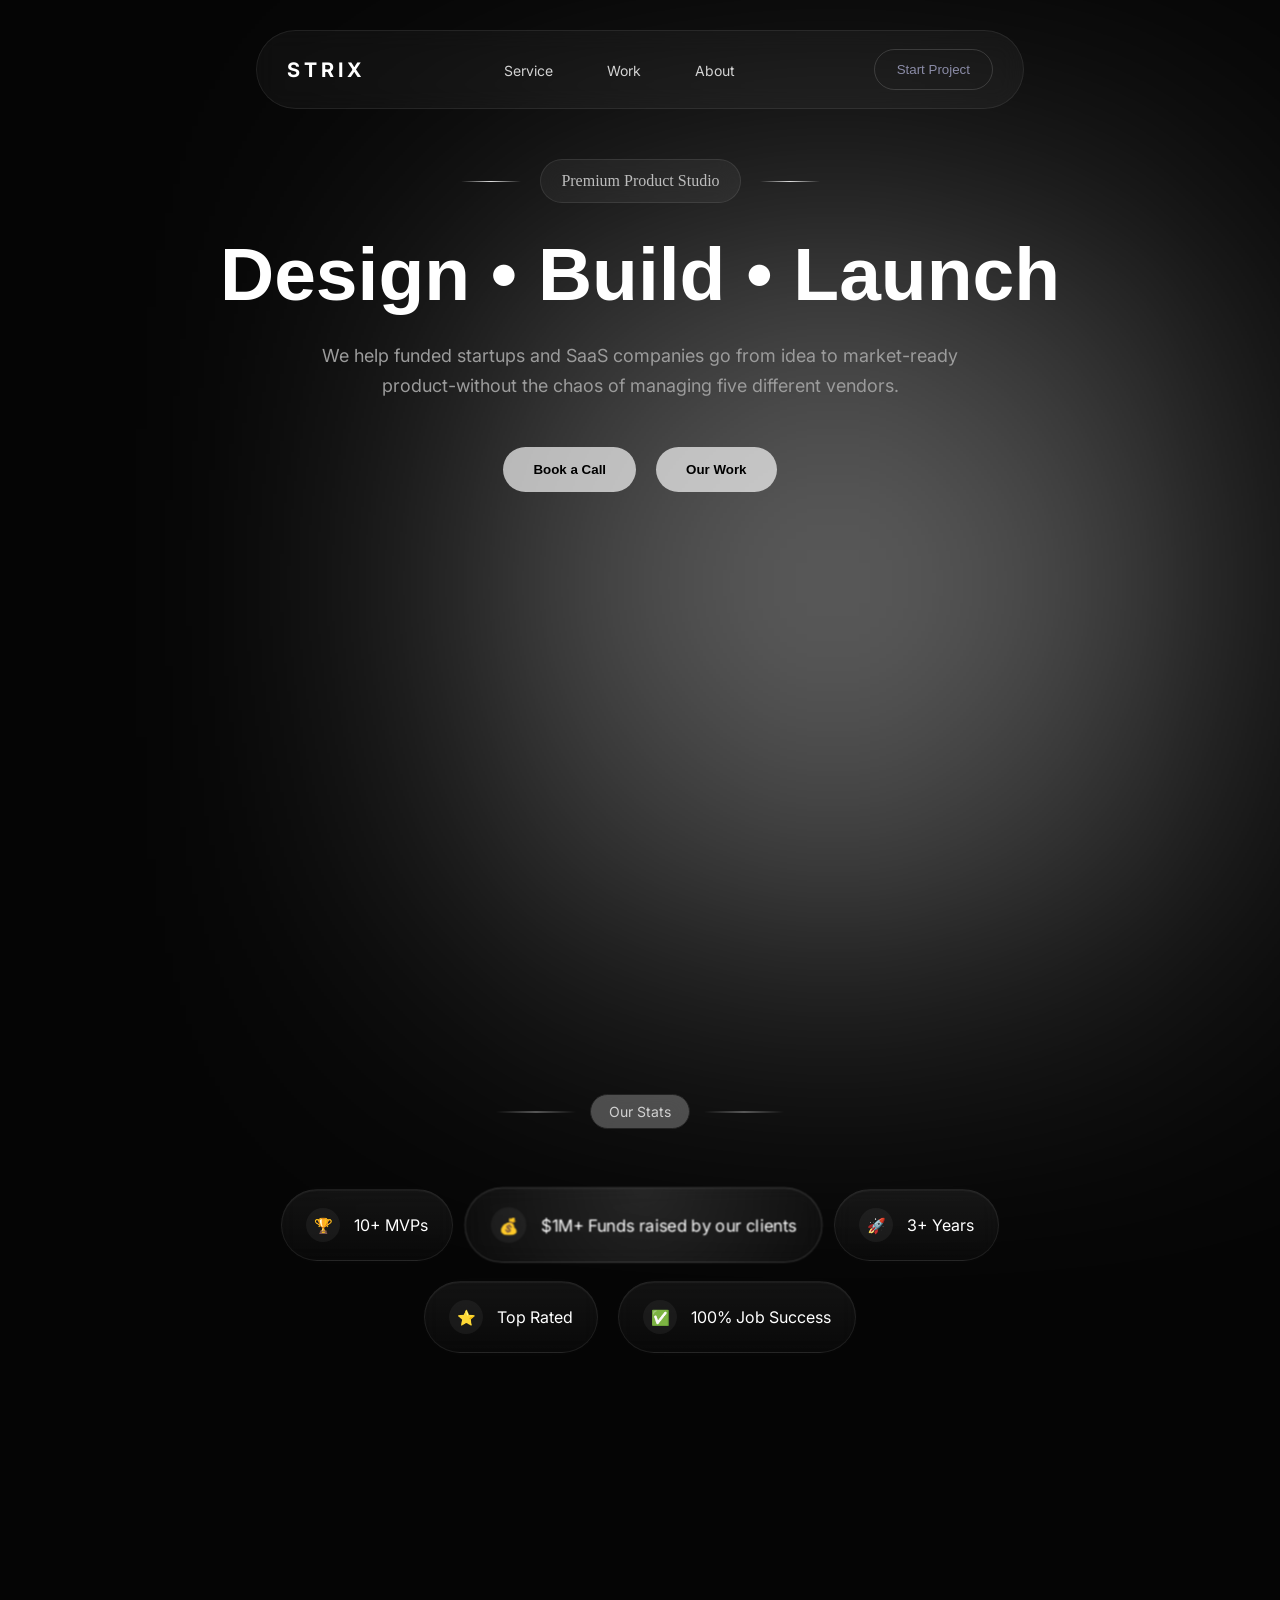
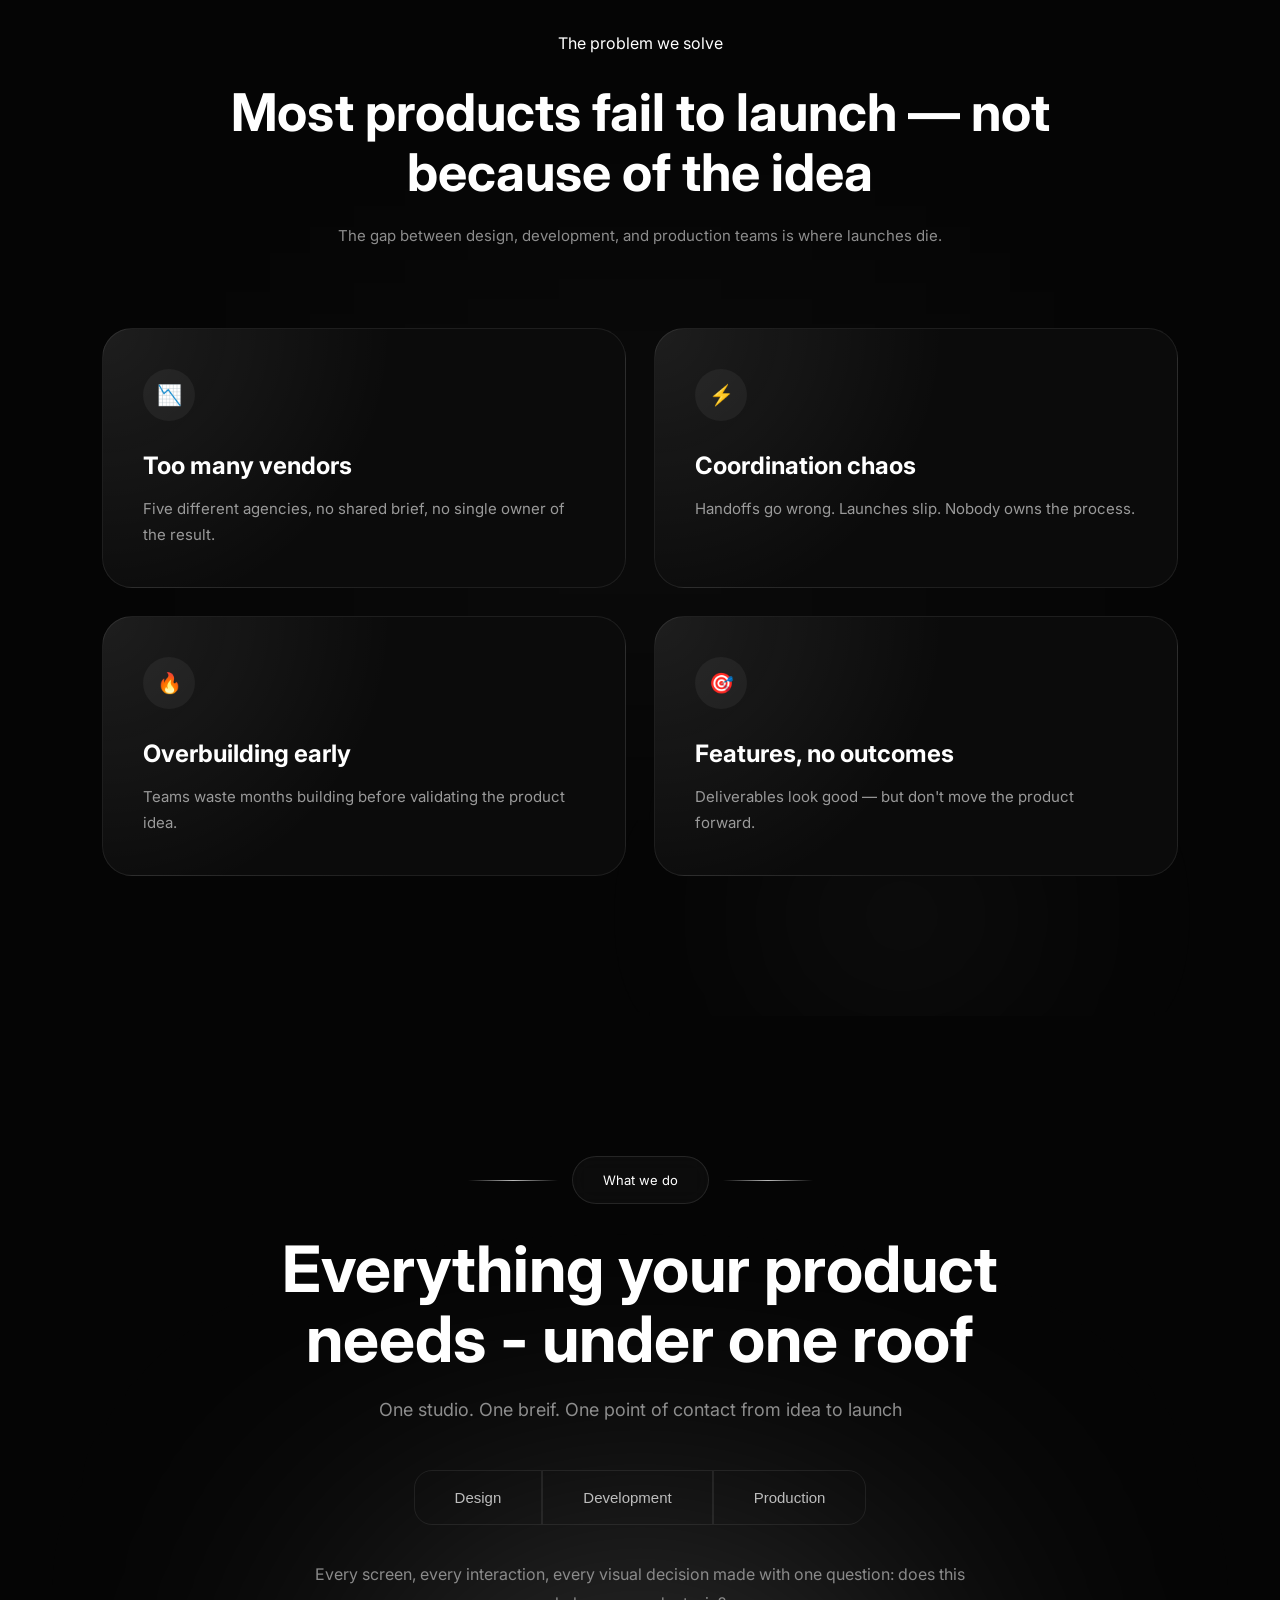
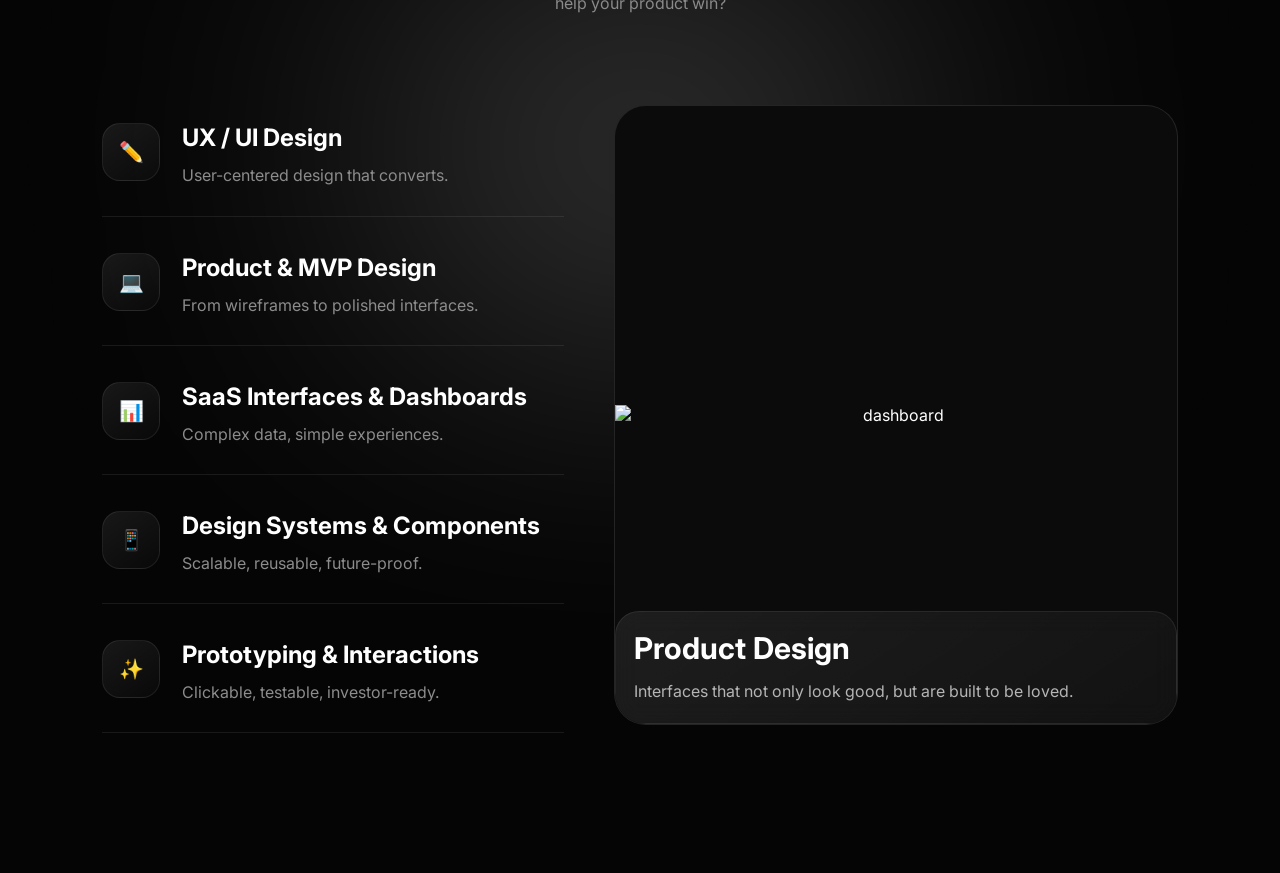
==== hpge.html @ f5625ce5 "Add files via upload" ====
<!DOCTYPE html>
<html lang="en">
<head>
    <meta charset="UTF-8">
    <meta name="viewport" content="width=device-width, initial-scale=1.0">
    <title>Strix Landing Page</title>

    <link rel="stylesheet" href="style.css"> 
    <link rel="preconnect" href="https://fonts.googleapis.com">
    <link href="https://fonts.googleapis.com/css2?family=Inter:wght@300;400;500;600;700&display=swap" rel="stylesheet">
</head>
<body>

    <!--Navigation region-->
    <nav class="navbar">

        <div class="logo">
            STRIX
        </div>
         
        <ul class="nav-links">
            
            <li> <a href="#"> Service </a>  </li>
            <li> <a href="#"> Work </a> </li>
            <li> <a href="#"> About </a> </li>
        </ul>

        <button class="nav-btn">
            Start Project
        </button>
           
    </nav>
    <section class="hero">
        <div class="hero-content">
            <div class="hero-tag">
                Premium Product Studio
            </div>

            <h1>
                Design • Build • Launch
            </h1>
            <p>
                We help funded startups and SaaS companies go from idea to market-ready product-without the chaos of managing five different vendors.
            </p>
            <div class="hero-btn">
                <button class="f-btn">
                    Book a Call
                </button>

                <button class="s-btn">
                    Our Work
                </button>
            </div>
        </div>
    </section>


    <section class="stats">
        <div class="s-label">
            <span></span>
            <p>Our Stats</p>
            <span></span>
        </div>

        <div class="s-wrapper">
              <div class="stats-row">
                <div class="stat-card">
                    <div class="icon">🏆</div>
                    <p>10+ MVPs</p>
                </div>
                <div class="stat-card active">
                    <div class="icon">💰</div>
                    <p>$1M+ Funds raised by our clients</p>
                </div>
                <div class="stat-card">
                    <div class="icon">🚀</div>
                    <p>3+ Years</p>
                </div>
              </div>

                <div class="stats-row">
                    <div class="stat-card">
                        <div class="icon">⭐</div>
                        <p>Top Rated</p>
                    </div>
                    <div class="stat-card">
                        <div class="icon">✅</div>
                        <p>100% Job Success</p>
                    </div>
                </div>
            

        </div>
    </section>


    <!--problems section -->
    <section class="problem-section">

    <div class="section-label">
        <span></span>
        <p>The problem we solve</p>
        <span></span>
    </div>

    <h2 class="problem-title">
        Most products fail to launch —
        not because of the idea
    </h2>

    <p class="problem-subtitle">
        The gap between design, development, and production
        teams is where launches die.
    </p>

    <div class="problem-grid">

        <div class="problem-card">
            <div class="problem-icon">📉</div>

            <h3>Too many vendors</h3>

            <p>
                Five different agencies, no shared brief,
                no single owner of the result.
            </p>
        </div>

        <div class="problem-card">
            <div class="problem-icon">⚡</div>

            <h3>Coordination chaos</h3>

            <p>
                Handoffs go wrong. Launches slip.
                Nobody owns the process.
            </p>
        </div>

        <div class="problem-card">
            <div class="problem-icon">🔥</div>

            <h3>Overbuilding early</h3>

            <p>
                Teams waste months building before
                validating the product idea.
            </p>
        </div>

        <div class="problem-card">
            <div class="problem-icon">🎯</div>

            <h3>Features, no outcomes</h3>

            <p>
                Deliverables look good —
                but don't move the product forward.
            </p>
        </div>

    </div>

</section>

<section class="what-we-do">
    <div class="section-tag">
        <span></span>
        <p>What we do</p>
        <span></span>
    </div>
    <h2 class="what-title">
        Everything your product needs - under one roof
    </h2>
    <p class="what-subtitle">
        One studio. One breif. One point of contact from idea to launch
    </p>
    <div class="service-tabs">

        <button class="tab active-tab">
            Design
        </button>

        <button class="tab active-tab">
            Development
        </button>

        <button class="tab active-tab">
            Production
        </button>

    </div>
    <p class="tabs-description">
        Every screen, every interaction, every visual decision made with 
        one question: does this help your product win?
    </p>

    <div class="what-container">
        <div class="services-list">
            <div class="service-item active-service">
                <div class="service-icon">✏️</div>

                <div>
                    <h3>UX / UI Design</h3>
                    <p>User-centered design that converts.</p>
                </div>
            </div>

            <div class="service-item active-service">
                <div class="service-icon">💻</div>
                <div>
                    <h3>Product & MVP Design</h3>
                    <p>From wireframes to polished interfaces.</p>
                </div>
            </div>

            <div class="service-item active-service">
                <div class="service-icon">📊</div>
                <div>
                    <h3>SaaS Interfaces & Dashboards</h3>
                    <p>Complex data, simple experiences.</p>
                </div>
            </div>
            <div class="service-item active-service">
                <div class="service-icon">📱</div>
                <div>
                    <h3>Design Systems & Components</h3>
                    <p>Scalable, reusable, future-proof.</p>
                </div>
            </div>
            <div class="service-item active-service">
                <div class="service-icon">✨</div>
                <div>
                    <h3>Prototyping & Interactions</h3>
                    <p>Clickable, testable, investor-ready.</p>
                </div>
            </div>
        </div>
        <div class="preview-card">
            <img src="images/dashboard.jpeg" alt="dashboard">
            <div class="preview-overlay">
                <h3>Product Design</h3>
                 <p>
                    Interfaces that not only look good,
                    but are built to be loved.
                </p>
            </div>
        </div>
        
    </div>

</section>



</body>
</html>
---- style.css ----
*{
    margin:0;
    padding:0;
    box-sizing: border-box;

}

body{
    font-family:'Inter',sans-serif;
    background:#050505;
    color:white;
    overflow-x: hidden;

}

body::before{
    content:'';
    position:absolute;

    width:666Px;
    height:666px;

    background: rgb(255, 255, 255);
    filter: blur(150px);
    opacity: 0.36;
    top: 250px;
    left: 500px;
    z-index: -1;
}

/*Navbar*/
.navbar{
    width:60%;
    margin:30px auto;
    margin-bottom: 50px;
    padding: 18px 30px ;
    display:flex;
    justify-content:space-between;
    align-items:center;
    border-radius:80px;
    background:rgba(255,255,255,0.04);
    border:1px solid rgba(255,255,255,0.08);
    backdrop-filter:blur(12px);
}
.logo{
    font-size: 20px;
    font-weight: 700;
    letter-spacing: 4px;
   
}
.nav-links{
    display:flex;
    gap: 18px;
    list-style: none; 
}

.nav-links li a{
    text-decoration: none;
    color: #d3d3d3;
    font-size: 14px;
    padding: 10px 18px ;
    border-radius: 40px;
    transition: 0.3s;

}
.nav-links a:hover{
    background: rgba(255,255,255,0.08);
    color:white;
    transform: translateY(-3px);
}
.nav-btn{
    padding: 12px 22px;
    background: transparent;
    border: 1px solid rgba(255,255,255,0.15);
    border-radius: 50px;
    color: rgb(139, 140, 167);
    cursor:pointer;
    transition: 0.3s;
}
.nav-btn:hover{
    background: rgba(255,255,255,0.08);
    color:white;
    transform: translateY(-3px);
}


/* Hero section*/
.hero{
    min-height: 85vh;
    display: flex;
    justify-content: center;
    text-align: center;
    padding: 0 8%;
    margin-top: 50px;
    margin-bottom: 50px;
    
}
.hero-content{
    max-width: 900px;
}
.hero-tag{
    display: inline-block;
    padding: 12px 20px;
    border-radius: 50px;
    background: rgba(255,255,255,0.05);
    border: 1px solid rgba(225,225,225,0.1);
    color: #bdbdbd;
    font-family:cursive;
    font-size: 16px;
    margin-bottom: 30px;
    backdrop-filter: blur(10px);
    
}
/* LEFT LINE */

.hero-tag::before{

    content:'';
    position:absolute;
    width:60px;
    height:1px;
    background:linear-gradient( to right, transparent, rgba(225,225,225),transparent);
    left:-80px;
    top:50%;
}


/* RIGHT LINE */

.hero-tag::after{

    content:'';
    position:absolute;
    width:60px;
    height:1px;
     background:linear-gradient( to right, transparent, rgba(225,225,225),transparent);
    right:-80px;
    top:50%;
}

.hero h1{
    font-size: 75px;
    font-family: sans-serif;
    line-height: 1.1;
    color: white;
    margin-bottom: 25px;
}
.hero p{
    max-width: 650px;
    margin:auto;
    color: #9b9b9b;
    font-size: 18px;
    line-height: 1.7;

}

.hero-btn{
    margin-top: 45px;
    display: flex;
    justify-content: center;
    gap: 20px;
}

.f-btn{
    padding:15px 30px;
    border:none;
    border-radius:50px;
    background:rgba(255, 255, 255, 0.666);
    color:black;
    font-weight:600;
    cursor:pointer;
    transition:0.3s;
}

.f-btn:hover{
    transform: translateY(-4px);
}

.s-btn{
    padding:15px 30px;
    border:none;
    border-radius:50px;
    background:rgba(255, 255, 255, 0.666);
    color:black;
    font-weight:600;
    cursor:pointer;
    transition:0.3s;
}

.s-btn:hover{
    transform: translateY(-4px);
}



/*Our stats*/
.stats{
    
    display: flex;
    justify-content: center;
    text-align: center;
    padding: 120px 8%;
    position: relative;
    flex-direction: column;
    margin-top: 50px;
}
.s-label{
    display: flex;
    align-items: center;
    justify-content: center;
    gap: 14px;

    margin-bottom: 60px;
    
}
.s-label span{
    width: 80px;
    height: 2px;

    background: linear-gradient(
        to right,
        transparent,
        rgba(255, 255, 255, 0.3),
        transparent
    );
}
.s-label p{
    font-size: 14px;
    padding: 8px 18px;
    border-radius: 999px;
    border: 1px solid #222;
    background: rgba(225,225,225,0.3);
    color:#d1d1d1;
    backdrop-filter: blur(10px);
}
.s-wrappper{
    display: flex;
    flex-direction: column;
    gap: 20px;
    justify-content: center;
    align-items: center;
    max-width: 900px;
    margin: auto;
}
.stats-row{
    display: flex;
    justify-content: center;
    gap: 20px;
}

.stat-card{
    display: flex;
    align-items: center;
    margin-bottom: 20px;
    gap: 14px;

    padding: 18px 24px;

    border-radius: 999px;

    background:
    linear-gradient(
        180deg,
        rgba(255,255,255,0.06),
        rgba(255,255,255,0.02)
    );

    border: 1px solid rgba(255,255,255,0.08);

    color: white;

    transition: 0.4s ease;

    backdrop-filter: blur(10px);

    box-shadow:
    inset 0 1px 1px rgba(255,255,255,0.05),
    0 0 20px rgba(255,255,255,0.02);
}

.stat-card:hover{
    transform: translateY(-5px);

    border-color: rgba(255,255,255,0.2);

    box-shadow:
    0 10px 30px rgba(255,255,255,0.08);
}


.active{
    background:
    radial-gradient(
        circle at top,
        rgba(255,255,255,0.12),
        rgba(255,255,255,0.03)
    );

    border: 1px solid rgba(255,255,255,0.15);

    transform: scale(1.05);
}

.icon{
    width: 34px;
    height: 34px;

    display: flex;
    align-items: center;
    justify-content: center;
    border-radius: 50%;
    background: rgba(255,255,255,0.05);

    font-size: 15px;
}
@media(max-width:768px){

    .stats-wrapper{
        gap: 16px;
    }

    .stat-card{
        width: 100%;
        justify-content: center;
    }

}

/*problem we solve*/

.problem-section{
    padding: 140px 8%;
    text-align: center;
    position: relative;
    overflow: hidden;
}
.problem-section::before{
    content: "";

    position: absolute;
    width: 700px;
    height: 300px;
    background: #ffffff;
    filter: blur(140px);
    top: 45%;

    left: 50%;

    transform: translate(-50%, -50%);

    z-index: -1;
}

.problem-section::after{
    content: "";

    position: absolute;

    width: 500px;
    height: 200px;

    background:
    radial-gradient(
        circle,
        rgba(255,255,255,0.08),
        transparent 70%
    );

    filter: blur(100px);

    bottom: 0;

    right: 10%;

    z-index: -1;
}

.problem-title{
    font-size: 52px;

    line-height: 1.15;

    max-width: 900px;

    margin: 30px auto 20px;

    color: white;

    font-weight: 700;
}
.problem-subtitle{
    color: #8d8d8d;

    max-width: 650px;

    margin: auto;

    line-height: 1.7;

    font-size: 15px;
}
.problem-grid{
    margin-top: 80px;

    display: grid;

    grid-template-columns: repeat(2, 1fr);

    gap: 28px;
}
.problem-card{
    position: relative;

    padding: 40px;

    border-radius: 30px;

    overflow: hidden;

    text-align: left;

    background:
    radial-gradient(
        circle at top left,
        rgba(255,255,255,0.08),
        transparent 50%
    ),
    #0b0b0b;

    border: 1px solid rgba(255,255,255,0.08);

    transition: 0.4s ease;

    backdrop-filter: blur(10px);

    min-height: 230px;
}
.problem-card:hover{
    transform: translateY(-8px);

    border-color: rgba(255,255,255,0.2);

    box-shadow:
    0 20px 40px rgba(255,255,255,0.06);
}
.problem-icon{
    width: 52px;
    height: 52px;

    display: flex;
    align-items: center;
    justify-content: center;

    border-radius: 50%;

    background: rgba(255,255,255,0.05);

    margin-bottom: 30px;

    font-size: 20px;
}
.problem-card h3{
    color: white;

    font-size: 24px;

    margin-bottom: 16px;
}
.problem-card p{
    color: #9a9a9a;

    line-height: 1.7;

    font-size: 15px;
}
.problem-section::before{
    content: "";

    position: absolute;

    width: 700px;
    height: 300px;

    background: rgba(255,255,255,0.04);

    filter: blur(140px);

    top: 40%;

    left: 50%;

    transform: translateX(-50%);

    z-index: -1;
}
@media(max-width:768px){

    .problem-grid{
        grid-template-columns: 1fr;
    }

    .problem-title{
        font-size: 38px;
    }

}
.what-we-do{
    position: relative;
    padding: 140px 8%;
    background: #050505;
    overflow: hidden;
    text-align: center;
}
.what-we-do::before{
    content: "";
    position: absolute;
    width: 900px;
    height: 300px;
    background:
    radial-gradient(
        circle,
        rgba(255, 255, 255, 0.456),
        transparent 70%
    );
    filter: blur(150px);
    top: 50%;
    left: 50%;
    transform: translate(-50%, -50%);
    z-index: 0;
}
.section-tag{
    display: flex;
    align-items: center;
    justify-content: center;
    gap: 14px;
    margin-bottom: 30px;
    position: relative;
    z-index: 2;
}

.section-tag span{
    width: 90px;
    height: 1.2px;
    background:
    linear-gradient(
        to right,
        transparent,
        rgba(255, 255, 255, 0.729),
        transparent
    );
}
.section-tag p{
    padding: 15px 30px;
    border-radius: 999px;
    border: 1px solid rgba(255,255,255,0.1);
    background: rgba(255,255,255,0.03);
    color: white;
    font-size: 13px;
    backdrop-filter: blur(10px);
}
.what-title{
    font-size: 64px;
    line-height: 1.1;
    max-width: 900px;
    margin: auto;
    color: white;
    font-weight: 700;
    position: relative;
    z-index: 2;
}
.what-subtitle{
    margin-top: 24px;
    color: #8d8d8d;
    font-size: 18px;
    position: relative;
    z-index: 2;
}
.service-tabs{
    margin-top: 50px;
    display: flex;
    justify-content: center;
    gap: 0;
    position: relative;
    z-index: 2;
}

.tab{
    padding: 18px 40px;
    background: transparent;
    border: 1px solid rgba(255,255,255,0.08);
    color: #bdbdbd;
    font-size: 15px;
    cursor: pointer;
    transition: 0.4s ease;
}

.tab:first-child{
    border-radius: 18px 0 0 18px;
}

.tab:last-child{
    border-radius: 0 18px 18px 0;
}

.active-tab:hover{
    background: rgba(255,255,255,0.06);
    color: white;
    box-shadow:
    inset 0 1px 1px rgba(255,255,255,0.08);
}

.tabs-description{
    margin-top: 35px;
    color: #8a8a8a;
    line-height: 1.8;
    max-width: 650px;
    margin-inline: auto;
    position: relative;
    z-index: 2;
}
.what-container{
    margin-top: 80px;
    display: grid;
    grid-template-columns: 0.9fr 1.1fr;
    gap: 50px;
    align-items: center;
    position: relative;
    z-index: 2;
}
.services-list{
    display: flex;
    flex-direction: column;
    gap: 10px;
}
.service-item{
    display: flex;
    gap: 22px;
    align-items: flex-start;
    padding: 26px 0;
    border-bottom: 1px solid rgba(255,255,255,0.08);
    text-align: left;
    opacity: 0.7;
    transition: 0.4s ease;
}
.service-item:hover{
    opacity: 1;
}

.active-service{
    opacity: 1;
    position: relative;
}
.active-service:hover::before{
    content: "";

    position: absolute;

    left: -20px;

    top: 50%;

    transform: translateY(-50%);

    width: 3px;

    height: 70%;

    background: #4f8cff;

    border-radius: 999px;

    box-shadow:
    0 0 20px #4f8cff;
}

.service-icon{
    width: 58px;
    height: 58px;
    min-width: 58px;
    border-radius: 18px;
    display: flex;
    align-items: center;
    justify-content: center;
    background:
    linear-gradient(
        145deg,
        rgba(255,255,255,0.08),
        rgba(255,255,255,0.02)
    );
    border: 1px solid rgba(255,255,255,0.08);
    font-size: 20px;
}
.service-item h3{
    color: white;
    font-size: 24px;
    margin-bottom: 10px;
}
.service-item p{
    color: #8c8c8c;
    line-height: 1.7;
}
.preview-card{
    position: relative;
    border-radius: 32px;
    overflow: hidden;
    border: 1px solid rgba(255,255,255,0.1);
    background: #0b0b0b;
    min-height: 620px;
    display: flex;
    align-items: center;
    justify-content: center;
}

.preview-card img{
    width: 100%;
    height: 100%;
    object-fit: cover;
}
.preview-overlay{
    position: absolute;
    bottom: 0px;
    left: 0px;
    right: 0px;
    padding: 18px;
    border-radius: 24px;
    background:
    linear-gradient(
        145deg,
        rgba(255,255,255,0.08),
        rgba(255,255,255,0.03)
    );
    backdrop-filter: blur(12px);
    border: 1px solid rgba(255,255,255,0.08);
    text-align: left;
}
.preview-overlay h3{
    color: white;
    font-size: 30px;
    margin-bottom: 12px;
}

.preview-overlay p{
    color: #b5b5b5;
    line-height: 1.7;
}
@media(max-width:900px){
    .what-title{
        font-size: 42px;
    }
    .what-container{
        grid-template-columns: 1fr;
    }
    .service-tabs{
        flex-wrap: wrap;
    }
    .tab{
        border-radius: 18px;
    }

}
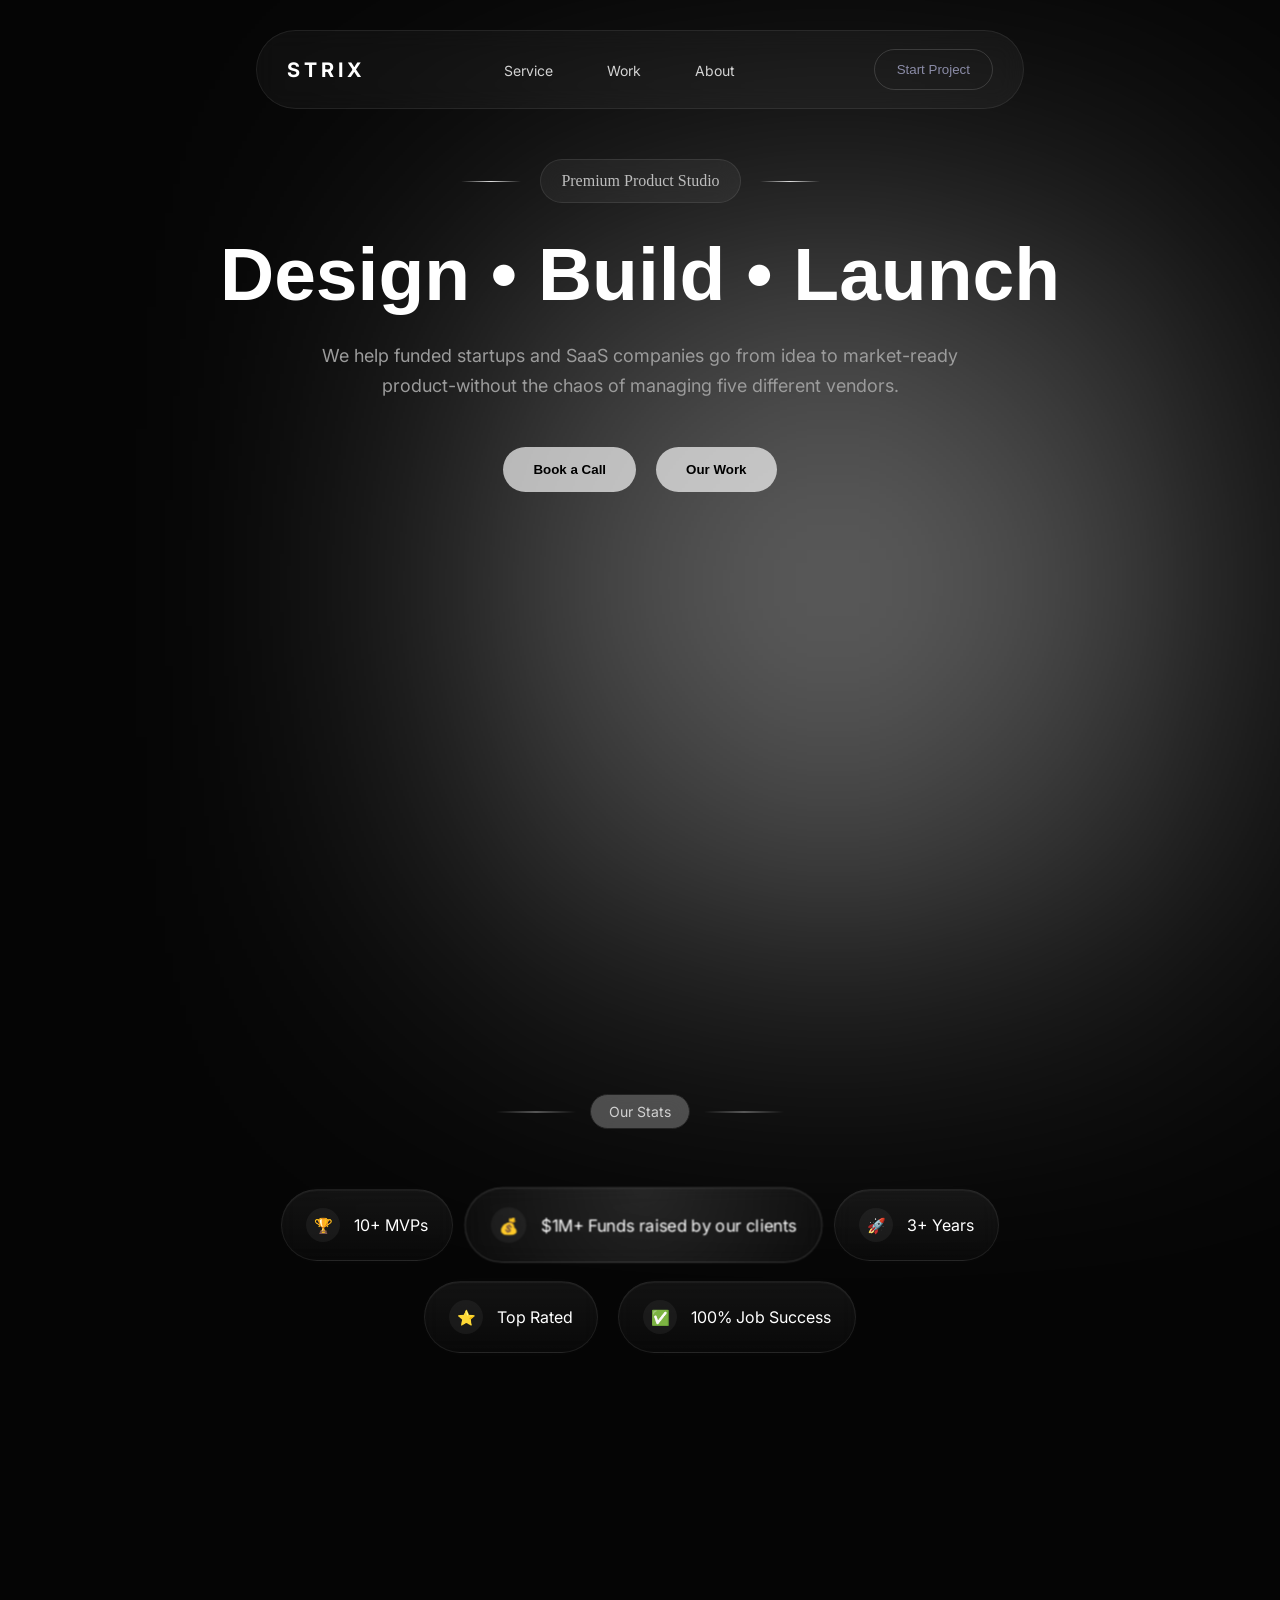
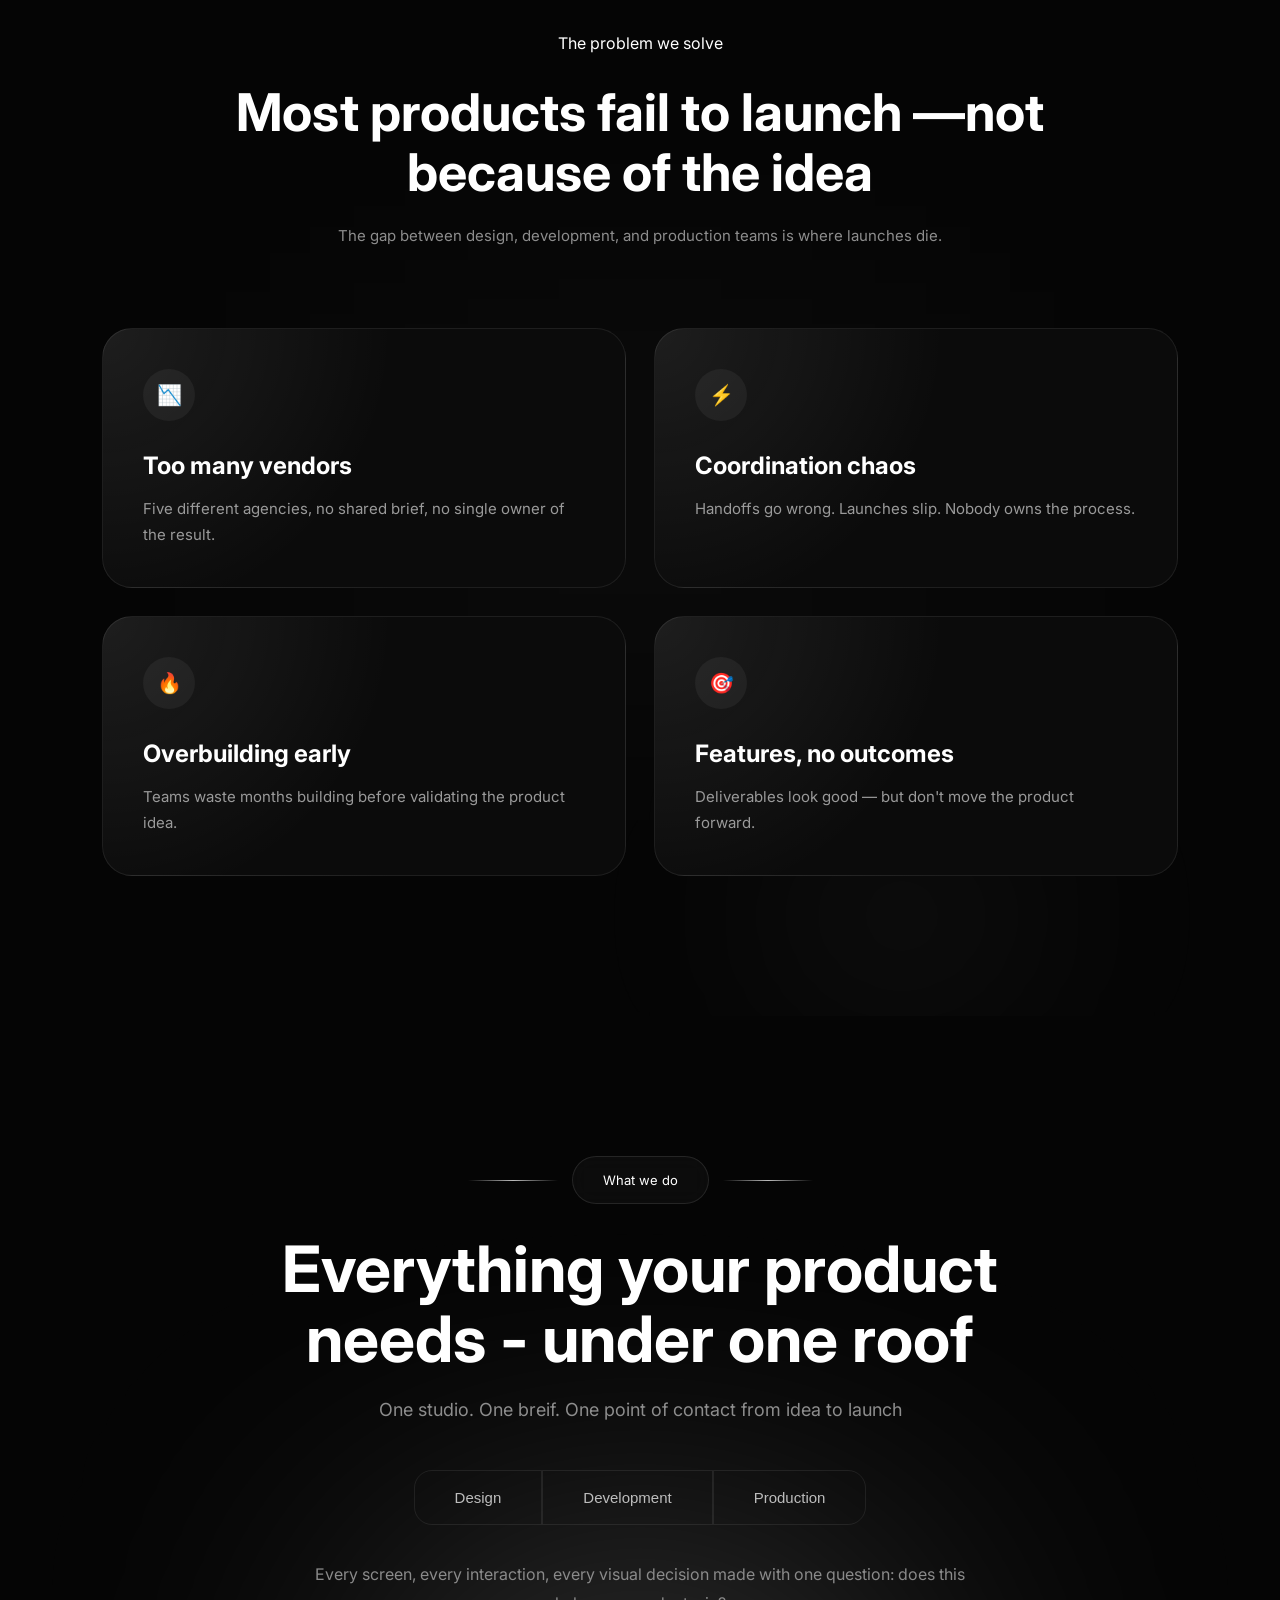
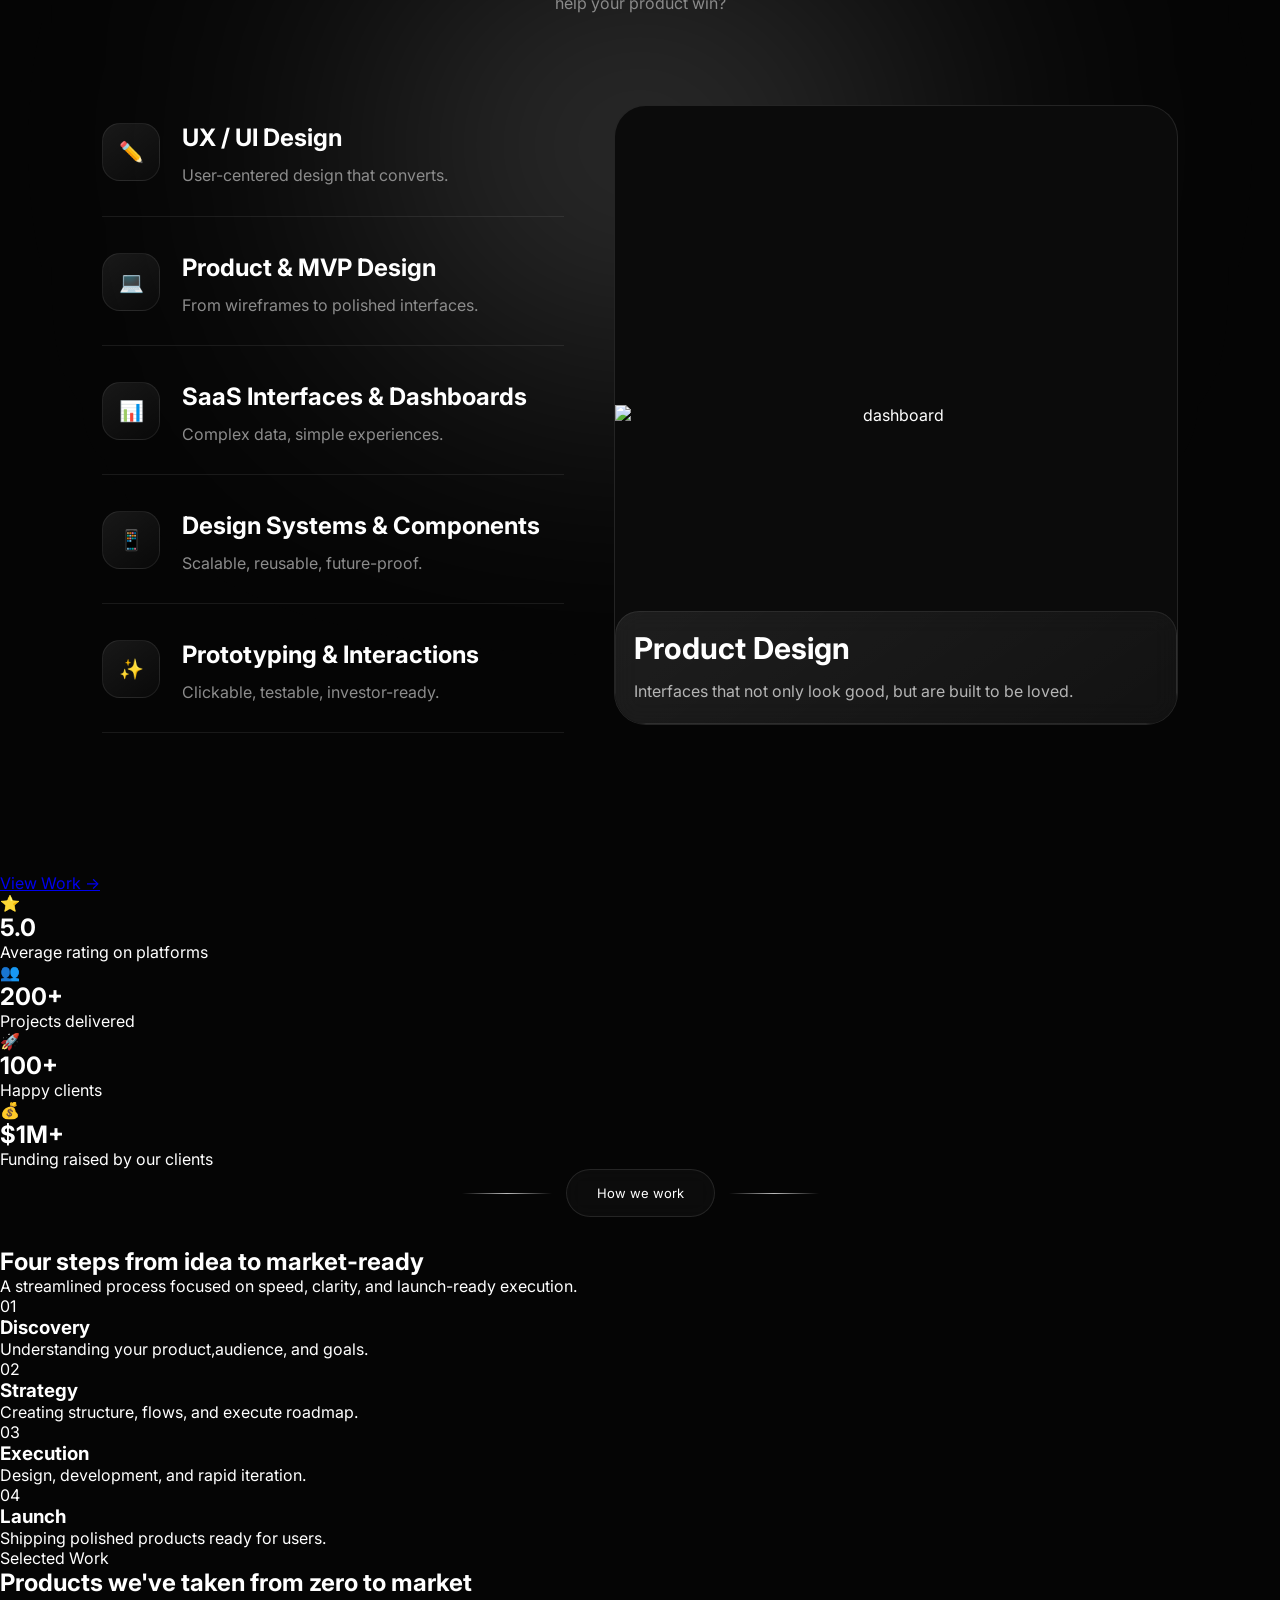
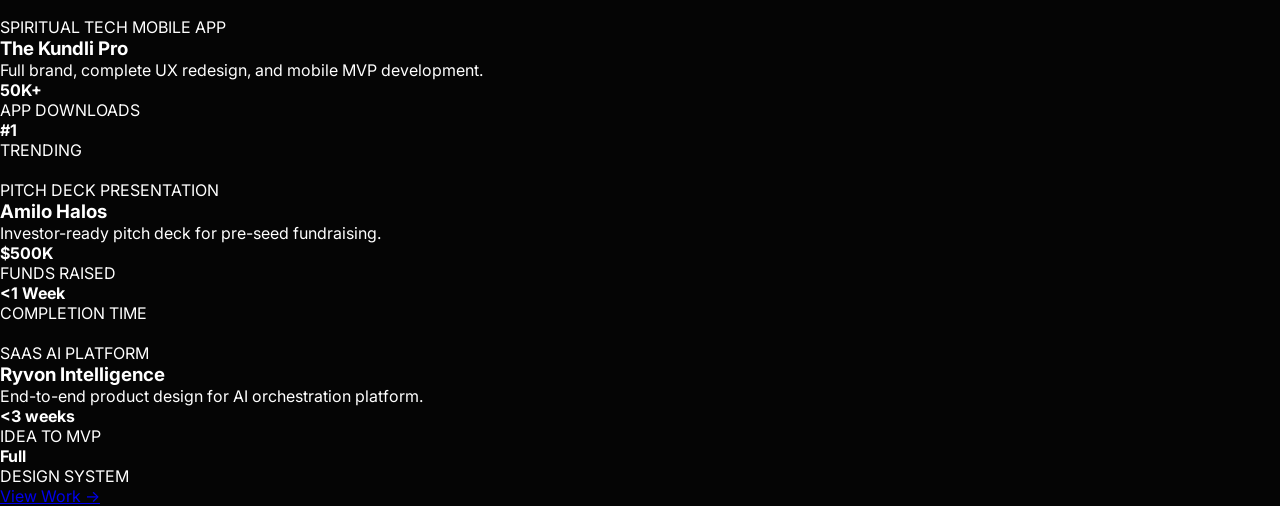
==== commit 23469e8b: "Update hpge.html" ====
--- a/hpge.html
+++ b/hpge.html
@@ -96,160 +96,356 @@
 
     <!--problems section -->
     <section class="problem-section">
-
-    <div class="section-label">
-        <span></span>
-        <p>The problem we solve</p>
-        <span></span>
+        <div class="section-label">
+            <span></span>
+            <p>The problem we solve</p>
+            <span></span>
+        </div>
+        
+        <h2 class="problem-title">
+            Most products fail to launch —not because of the idea
+        </h2>
+        <p class="problem-subtitle">
+            The gap between design, development, and production 
+            teams is where launches die.
+        </p>
+        <div class="problem-grid">
+            
+            <div class="problem-card">
+                <div class="problem-icon">📉</div>
+                <h3>Too many vendors</h3>
+                
+                <p>
+                    Five different agencies, no shared brief,
+                    no single owner of the result.
+                </p>
+            </div>
+            <div class="problem-card">
+                <div class="problem-icon">⚡</div>
+                
+                <h3>Coordination chaos</h3>
+                <p>
+                    Handoffs go wrong. Launches slip.
+                    Nobody owns the process.
+                </p>
+            </div>
+            
+            <div class="problem-card">
+                <div class="problem-icon">🔥</div>
+                
+                <h3>Overbuilding early</h3>
+                
+                <p>
+                    Teams waste months building before
+                    validating the product idea.
+                </p>
+            </div>
+            <div class="problem-card">
+                <div class="problem-icon">🎯</div>
+                
+                <h3>Features, no outcomes</h3>
+                
+                <p>
+                    Deliverables look good —
+                    but don't move the product forward.
+                </p>
+            </div>
+        </div>
+    </section>
+    <section class="what-we-do">
+        <div class="section-tag">
+            <span></span>
+            <p>What we do</p>
+            <span></span>
+        </div>
+        <h2 class="what-title">
+            Everything your product needs - under one roof
+        </h2>
+        <p class="what-subtitle">
+            One studio. One breif. One point of contact from idea to launch
+    
+        </p>
+    
+        <div class="service-tabs">
+            <button class="tab active-tab">
+                Design
+            </button>
+
+            <button class="tab active-tab">
+                Development
+            </button>
+        
+            <button class="tab active-tab">
+                Production
+            </button>
+
+    
+        </div>
+    
+        <p class="tabs-description">
+    
+            Every screen, every interaction, every visual decision made with 
+    
+            one question: does this help your product win?
+    
+        </p>
+
+
+        <div class="what-container">
+
+            <div class="services-list">
+
+                <div class="service-item active-service">
+
+                    <div class="service-icon">✏️</div>
+                    <div>    
+                        <h3>UX / UI Design</h3>
+                        <p>User-centered design that converts.</p>
+                    </div>
+                </div>
+
+                <div class="service-item active-service">
+                    <div class="service-icon">💻</div>
+                    <div>
+                        <h3>Product & MVP Design</h3>
+                        <p>From wireframes to polished interfaces.</p>
+                    </div>
+                </div>
+                
+                <div class="service-item active-service">
+                    <div class="service-icon">📊</div>
+                    <div>
+                        <h3>SaaS Interfaces & Dashboards</h3>
+                        <p>Complex data, simple experiences.</p>
+                    </div>
+                </div>
+                <div class="service-item active-service">
+                    <div class="service-icon">📱</div>
+                    <div>
+                        <h3>Design Systems & Components</h3>
+                        <p>Scalable, reusable, future-proof.</p>
+                    </div>
+                </div>
+                <div class="service-item active-service">
+                    <div class="service-icon">✨</div>
+                    <div>
+                        <h3>Prototyping & Interactions</h3>
+                        <p>Clickable, testable, investor-ready.</p>
+                    </div>
+                </div>
+            </div>
+            <div class="preview-card">
+                <img src="images/dashboard.jpeg" alt="dashboard">
+                <div class="preview-overlay">
+                    <h3>Product Design</h3>
+                    <p>
+                        Interfaces that not only look good,
+                        but are built to be loved.
+                    </p>
+                </div>
+            </div>
+        </div>
+    </section>
+    <section class = "metrics-section">
+        <div class="button-wrapper">
+            <a href ="ourwork.html" class="work-btn"> View Work -> </a>
+        </div>
+
+    <div class="metrics-grid">
+
+        <div class="metric-card">
+            <div class="metric-icon">  ⭐  </div>
+            <h2>5.0</h2>
+            <p>Average rating on platforms</p>
+
+        </div>
+
+        <div class="metric-card">
+
+            <div class="metric-icon">  👥 </div>
+            <h2>200+</h2>
+            <p>Projects delivered</p>
+
+        </div>
+
+        <div class="metric-card">
+
+            <div class="metric-icon">  🚀  </div>
+            <h2>100+</h2>
+            <p>Happy clients</p>
+        </div>
+
+        <div class="metric-card">
+            <div class="metric-icon">   💰  </div>
+            <h2>$1M+</h2>
+            <p>Funding raised by our clients</p>
+
+        </div>
+
     </div>
 
-    <h2 class="problem-title">
-        Most products fail to launch —
-        not because of the idea
-    </h2>
-
-    <p class="problem-subtitle">
-        The gap between design, development, and production
-        teams is where launches die.
-    </p>
-
-    <div class="problem-grid">
-
-        <div class="problem-card">
-            <div class="problem-icon">📉</div>
-
-            <h3>Too many vendors</h3>
-
-            <p>
-                Five different agencies, no shared brief,
-                no single owner of the result.
+    </section>
+
+    <section class="process-section">
+        <div class="process-left">
+            <div class="section-tag">
+                <span></span>
+                <p>How we work</p>
+                <span></span>
+            </div>
+
+            <h2 class="process-title">
+                Four steps from idea
+                to market-ready
+            </h2>
+            <p class="process-subtitle">
+                 A streamlined process focused on speed,
+                clarity, and launch-ready execution.
             </p>
-        </div>
-
-        <div class="problem-card">
-            <div class="problem-icon">⚡</div>
-
-            <h3>Coordination chaos</h3>
-
-            <p>
-                Handoffs go wrong. Launches slip.
-                Nobody owns the process.
-            </p>
-        </div>
-
-        <div class="problem-card">
-            <div class="problem-icon">🔥</div>
-
-            <h3>Overbuilding early</h3>
-
-            <p>
-                Teams waste months building before
-                validating the product idea.
-            </p>
-        </div>
-
-        <div class="problem-card">
-            <div class="problem-icon">🎯</div>
-
-            <h3>Features, no outcomes</h3>
-
-            <p>
-                Deliverables look good —
-                but don't move the product forward.
-            </p>
-        </div>
-
-    </div>
-
-</section>
-
-<section class="what-we-do">
-    <div class="section-tag">
-        <span></span>
-        <p>What we do</p>
-        <span></span>
-    </div>
-    <h2 class="what-title">
-        Everything your product needs - under one roof
-    </h2>
-    <p class="what-subtitle">
-        One studio. One breif. One point of contact from idea to launch
-    </p>
-    <div class="service-tabs">
-
-        <button class="tab active-tab">
-            Design
-        </button>
-
-        <button class="tab active-tab">
-            Development
-        </button>
-
-        <button class="tab active-tab">
-            Production
-        </button>
-
-    </div>
-    <p class="tabs-description">
-        Every screen, every interaction, every visual decision made with 
-        one question: does this help your product win?
-    </p>
-
-    <div class="what-container">
-        <div class="services-list">
-            <div class="service-item active-service">
-                <div class="service-icon">✏️</div>
-
-                <div>
-                    <h3>UX / UI Design</h3>
-                    <p>User-centered design that converts.</p>
-                </div>
-            </div>
-
-            <div class="service-item active-service">
-                <div class="service-icon">💻</div>
-                <div>
-                    <h3>Product & MVP Design</h3>
-                    <p>From wireframes to polished interfaces.</p>
-                </div>
-            </div>
-
-            <div class="service-item active-service">
-                <div class="service-icon">📊</div>
-                <div>
-                    <h3>SaaS Interfaces & Dashboards</h3>
-                    <p>Complex data, simple experiences.</p>
-                </div>
-            </div>
-            <div class="service-item active-service">
-                <div class="service-icon">📱</div>
-                <div>
-                    <h3>Design Systems & Components</h3>
-                    <p>Scalable, reusable, future-proof.</p>
-                </div>
-            </div>
-            <div class="service-item active-service">
-                <div class="service-icon">✨</div>
-                <div>
-                    <h3>Prototyping & Interactions</h3>
-                    <p>Clickable, testable, investor-ready.</p>
-                </div>
-            </div>
-        </div>
-        <div class="preview-card">
-            <img src="images/dashboard.jpeg" alt="dashboard">
-            <div class="preview-overlay">
-                <h3>Product Design</h3>
-                 <p>
-                    Interfaces that not only look good,
-                    but are built to be loved.
-                </p>
-            </div>
+            
+        </div>
+        <div class="process-right">
+
+            <div class="process-card">
+                <div class="process-number">
+                    01
+                </div>
+                <h3>Discovery</h3>
+                <p>
+                    Understanding your product,audience, and goals.
+                </p>
+            </div> 
+            <div class="process-card">
+
+                <div class="process-number">02</div>
+                <h3>Strategy</h3>
+                <p>
+                    Creating structure, flows, and execute roadmap.
+                </p>
+            </div>
+
+            <div class="process-card">
+                <div class="process-number">03</div>
+                <h3>Execution</h3>
+                <p>
+                    Design, development, and rapid iteration.
+                </p>
+            </div>
+
+             <div class="process-card">
+                <div class="process-number">04</div>
+                <h3>Launch</h3>
+                <p>
+                    Shipping polished products ready for users.
+                </p>
+            </div>
+
         </div>
         
-    </div>
-
-</section>
+    </section>
+    <section class="work-section">
+
+        <div class="s-tag">
+            <span></span>
+            <p>Selected Work</p>
+            <span></span>
+        </div>
+
+        <h2 class="work-title">
+            Products we've taken from zero to market
+        </h2>
+        <div class="work-grid">
+            <div class="work-card">
+                 <div class="work-image">
+                    <img src="images/pro1." alt="">
+                 </div>
+                <div class="work-content">
+                    <div class="work-tags">
+                        <span>SPIRITUAL TECH</span>
+                        <span>MOBILE APP</span>
+                    </div>
+                    <h3>The Kundli Pro</h3>
+                    <p>
+                        Full brand, complete UX redesign, and mobile MVP development.
+                    </p>
+
+                    <div class="work-stats">
+                        <div>
+                            <h4>50K+</h4>
+                            <span>APP DOWNLOADS</span>
+                        </div>
+                        <div>
+                            <h4>#1</h4>
+                            <span>TRENDING</span>
+                        </div>
+
+                     </div>
+
+                </div>
+
+            </div>
+            <div class="work-card">
+                <div class="work-image">
+                    <img src="images/pro2." alt="">
+                </div>
+                <div class="work-content">
+                    <div class="work-tags">
+                        <span>PITCH DECK</span>
+                        <span>PRESENTATION</span>
+                    </div>
+
+                    <h3>Amilo Halos</h3>
+                    <p>
+                        Investor-ready pitch deck for pre-seed fundraising.
+                    </p>
+                    <div class="work-stats">
+                        <div>
+                            <h4>$500K</h4>
+                            <span>FUNDS RAISED</span>
+                        </div>
+                        <div>
+                            <h4>&lt;1 Week</h4>
+                            <span>COMPLETION TIME</span>
+                        </div>
+                    </div>
+
+                </div>
+            </div>
+            <div class="work-card">
+                <div class="work-image">
+                    <img src="images/pro3.jpg" alt="">
+                </div>
+                <div class="work-content">
+                    <div class="work-tags">
+                        <span>SAAS</span>
+                        <span>AI PLATFORM</span>
+                    </div>
+                    <h3>Ryvon Intelligence</h3>
+                    <p>
+                        End-to-end product design for AI orchestration platform.
+                    </p>
+                    <div class="work-stats">
+                        <div>
+                            <h4>&lt;3 weeks</h4>
+                            <span>IDEA TO MVP</span>
+                        </div>
+                        <div>
+                            <h4>Full</h4>
+                            <span>DESIGN SYSTEM</span>
+                        </div>
+                    </div>
+                </div>
+            </div>
+
+        </div>
+        <div class="work-button">
+            <a href="ourwork.html" class="view-work-btn">
+                View Work ->
+            </a>
+        </div>
+            
+    </section>
+
 
 
 
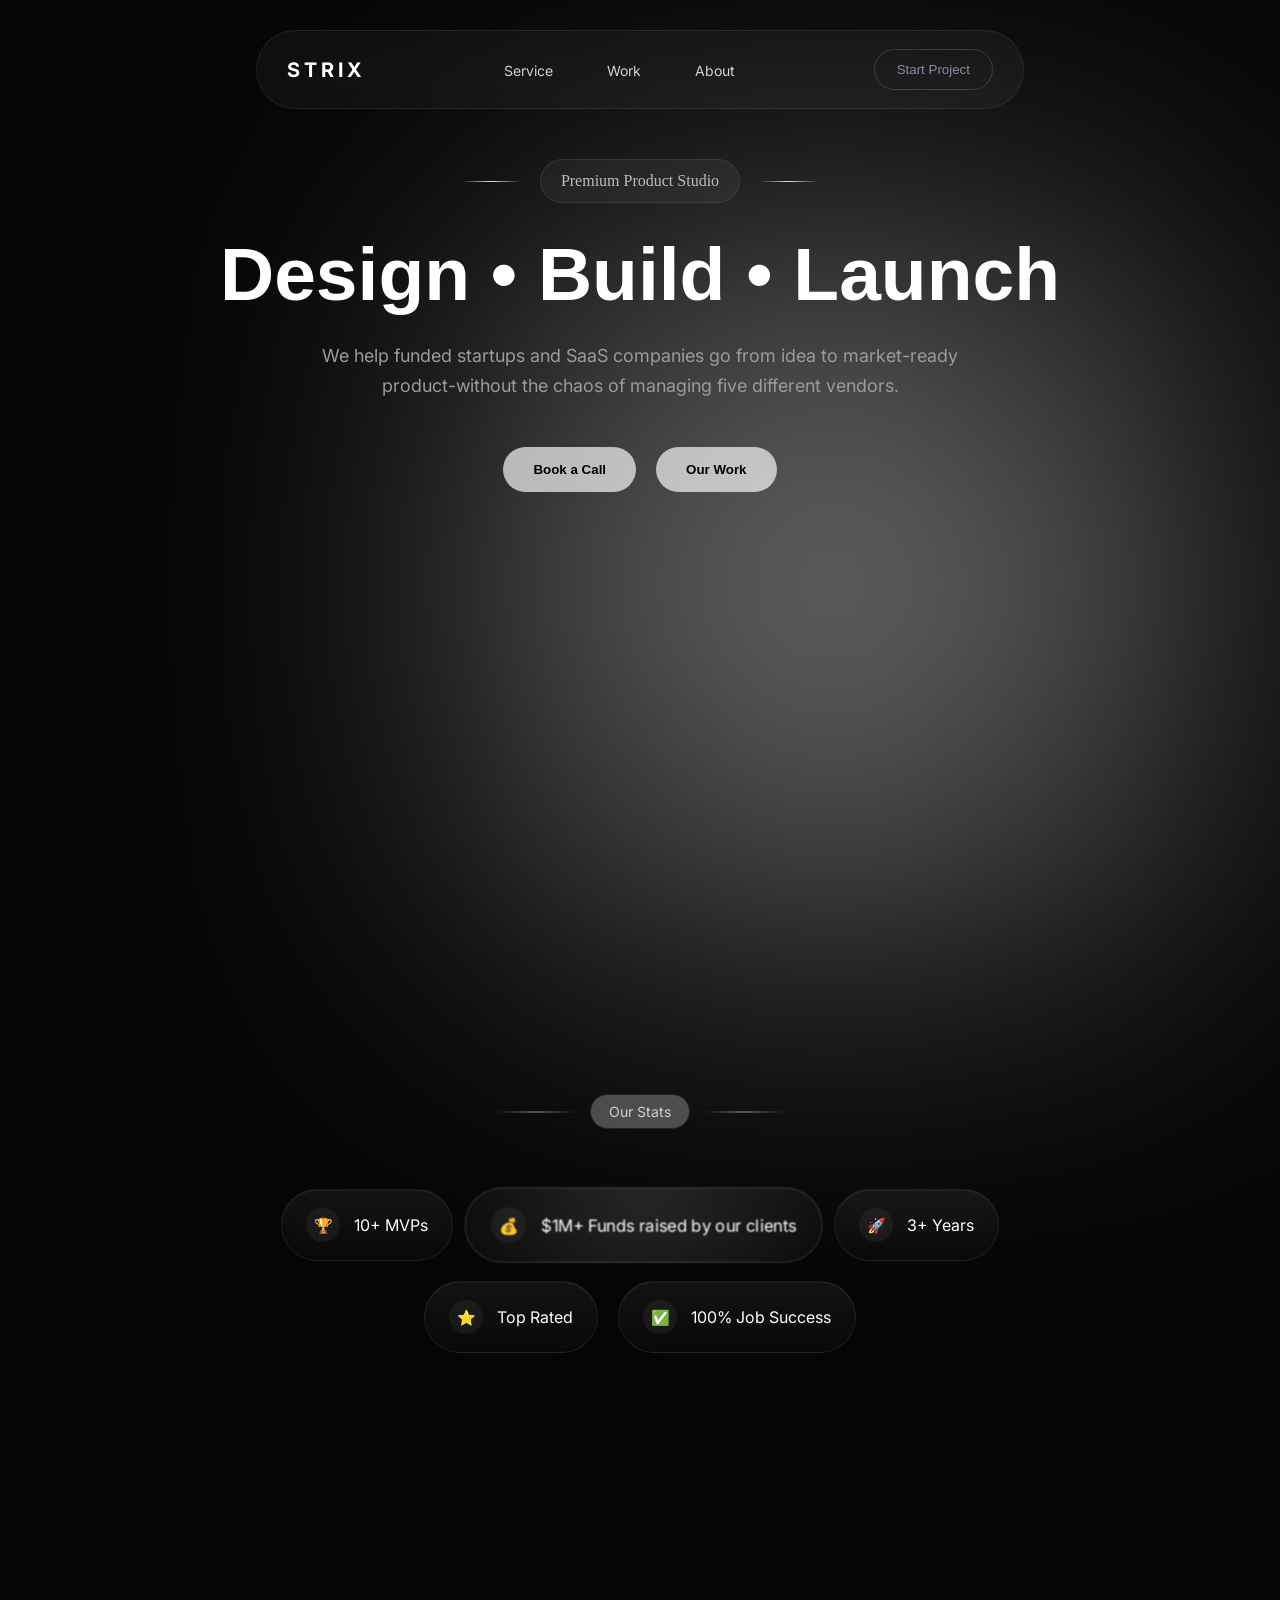
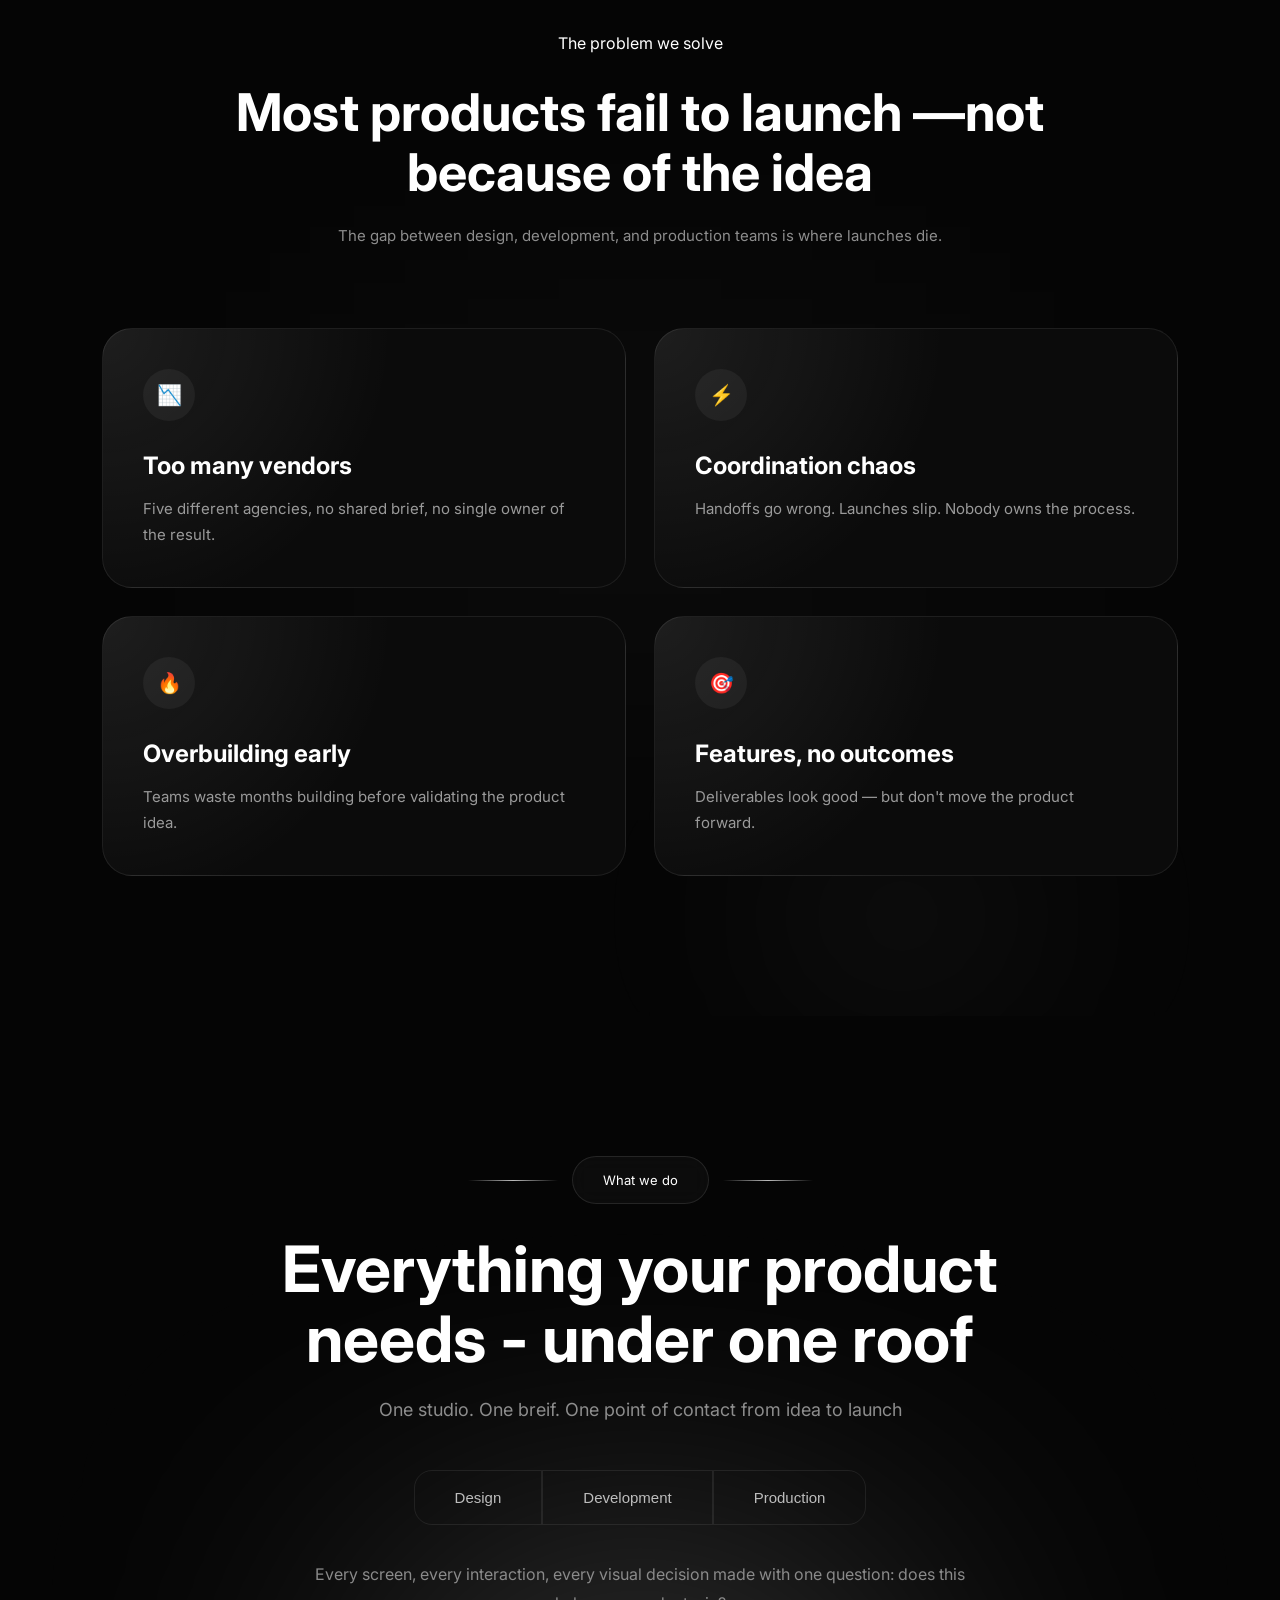
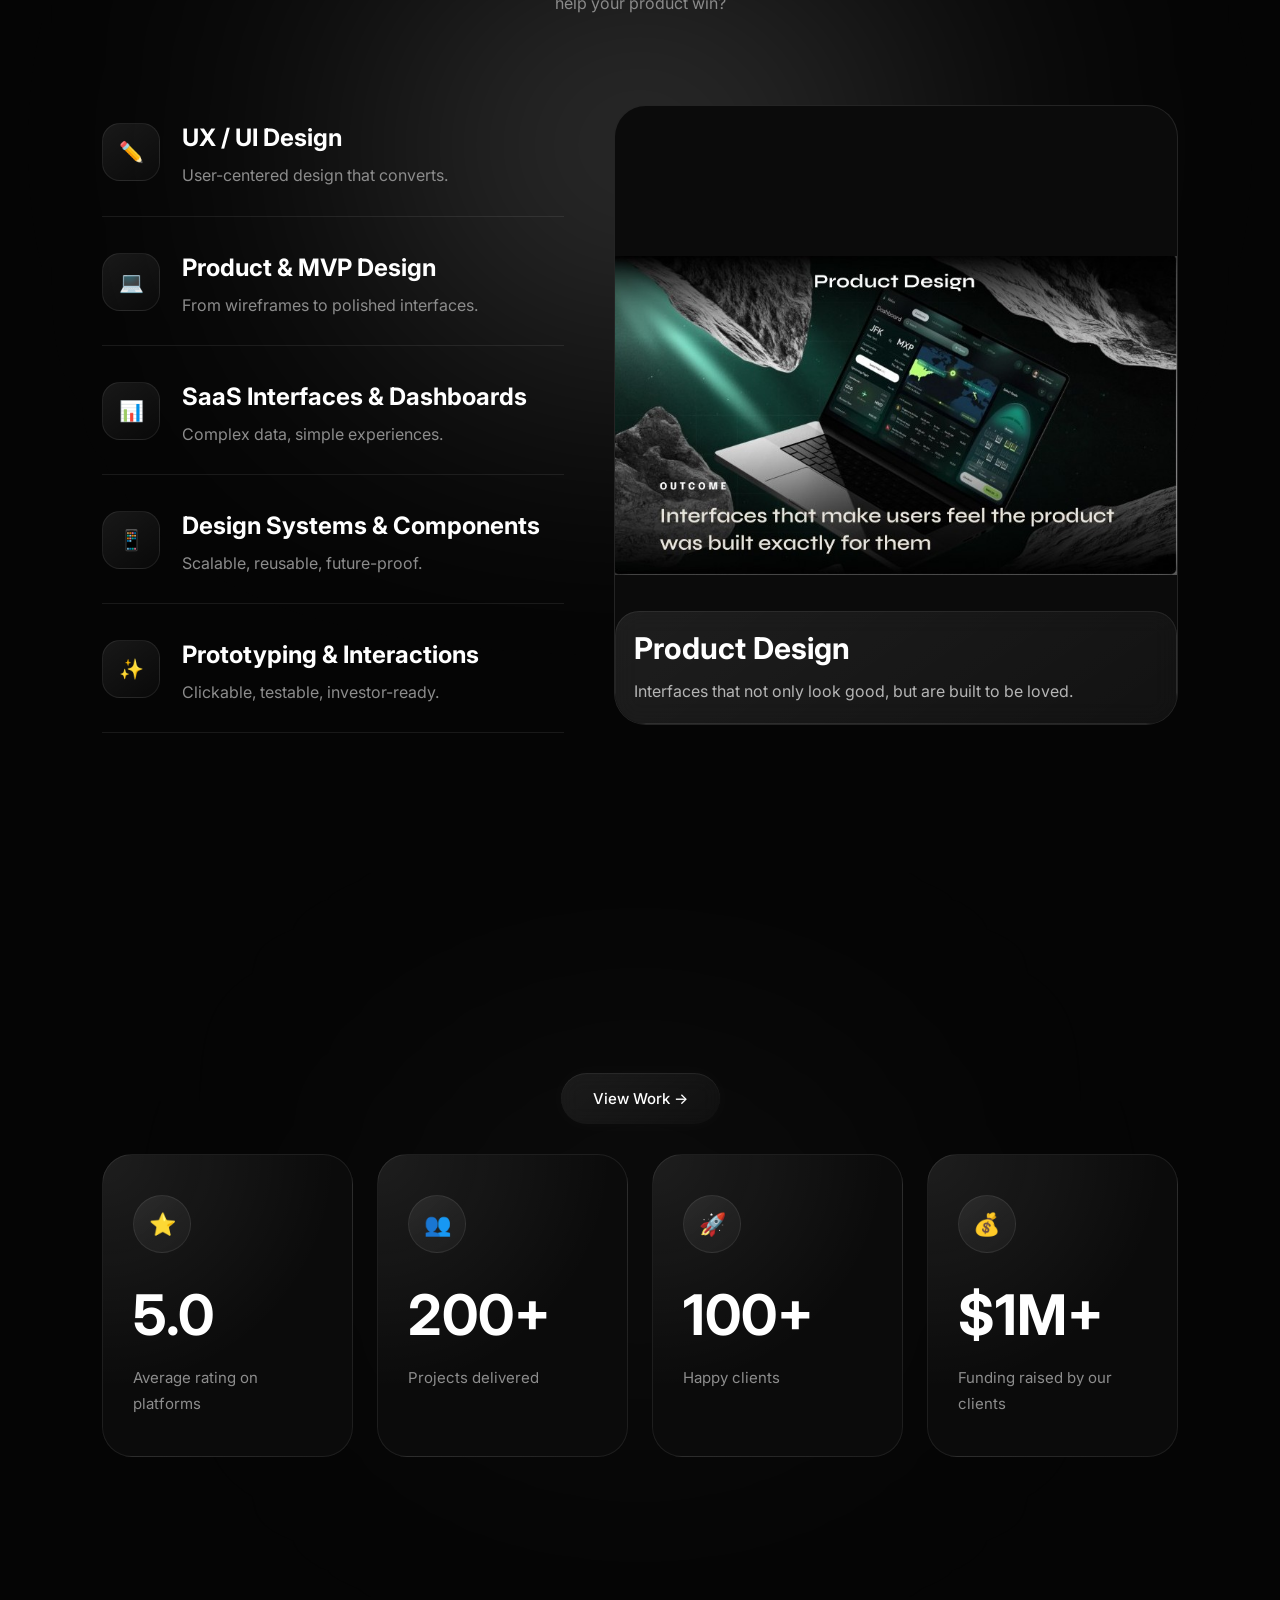
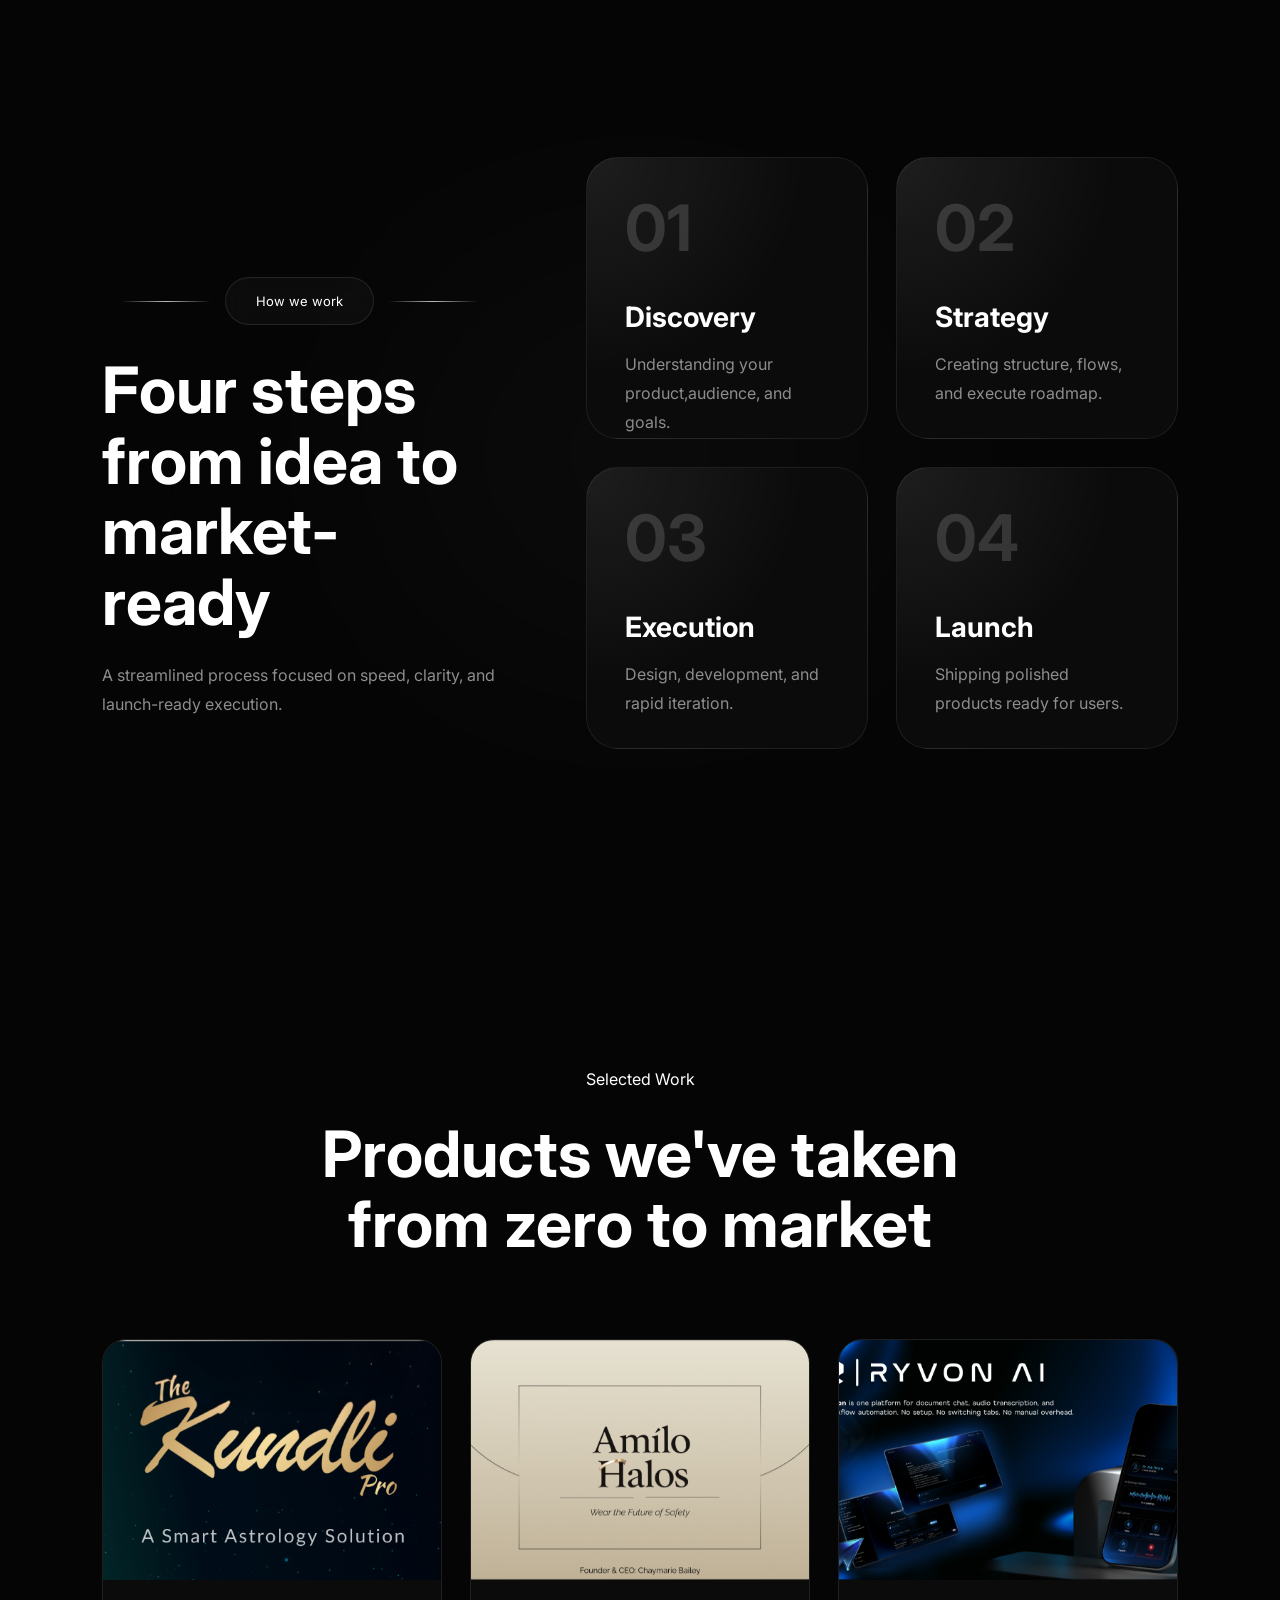
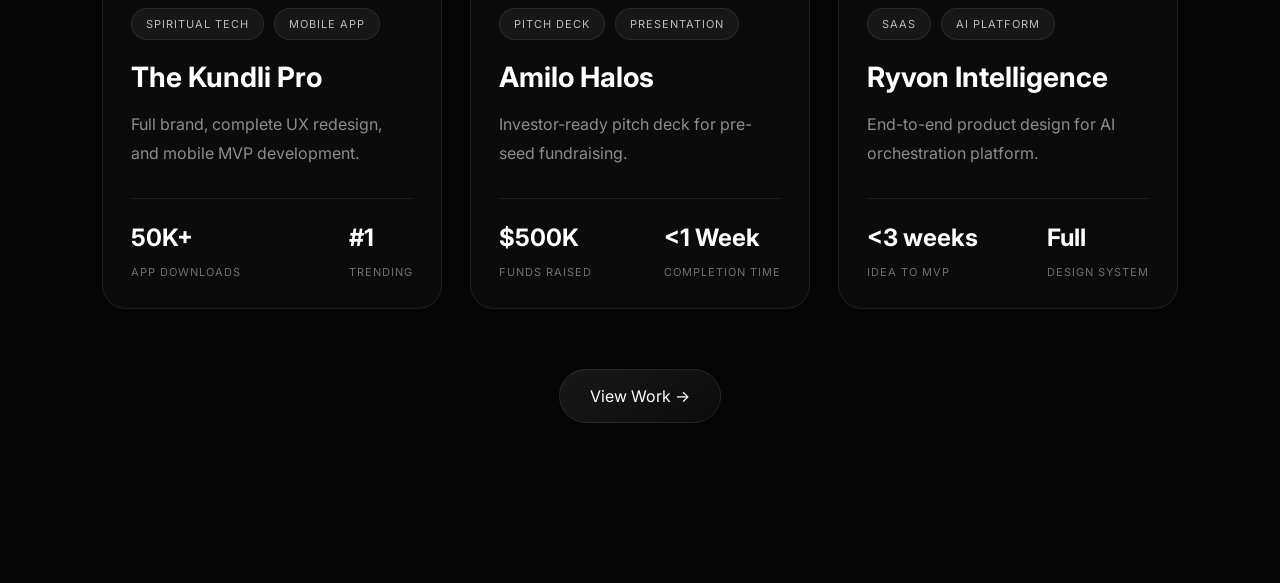
==== commit e1eea8f7: "updated page" ====
--- a/hpge.html
+++ b/hpge.html
@@ -1,453 +1,452 @@
-<!DOCTYPE html>
-<html lang="en">
-<head>
-    <meta charset="UTF-8">
-    <meta name="viewport" content="width=device-width, initial-scale=1.0">
-    <title>Strix Landing Page</title>
-
-    <link rel="stylesheet" href="style.css"> 
-    <link rel="preconnect" href="https://fonts.googleapis.com">
-    <link href="https://fonts.googleapis.com/css2?family=Inter:wght@300;400;500;600;700&display=swap" rel="stylesheet">
-</head>
-<body>
-
-    <!--Navigation region-->
-    <nav class="navbar">
-
-        <div class="logo">
-            STRIX
-        </div>
-         
-        <ul class="nav-links">
-            
-            <li> <a href="#"> Service </a>  </li>
-            <li> <a href="#"> Work </a> </li>
-            <li> <a href="#"> About </a> </li>
-        </ul>
-
-        <button class="nav-btn">
-            Start Project
-        </button>
-           
-    </nav>
-    <section class="hero">
-        <div class="hero-content">
-            <div class="hero-tag">
-                Premium Product Studio
-            </div>
-
-            <h1>
-                Design • Build • Launch
-            </h1>
-            <p>
-                We help funded startups and SaaS companies go from idea to market-ready product-without the chaos of managing five different vendors.
-            </p>
-            <div class="hero-btn">
-                <button class="f-btn">
-                    Book a Call
-                </button>
-
-                <button class="s-btn">
-                    Our Work
-                </button>
-            </div>
-        </div>
-    </section>
-
-
-    <section class="stats">
-        <div class="s-label">
-            <span></span>
-            <p>Our Stats</p>
-            <span></span>
-        </div>
-
-        <div class="s-wrapper">
-              <div class="stats-row">
-                <div class="stat-card">
-                    <div class="icon">🏆</div>
-                    <p>10+ MVPs</p>
-                </div>
-                <div class="stat-card active">
-                    <div class="icon">💰</div>
-                    <p>$1M+ Funds raised by our clients</p>
-                </div>
-                <div class="stat-card">
-                    <div class="icon">🚀</div>
-                    <p>3+ Years</p>
-                </div>
-              </div>
-
-                <div class="stats-row">
-                    <div class="stat-card">
-                        <div class="icon">⭐</div>
-                        <p>Top Rated</p>
-                    </div>
-                    <div class="stat-card">
-                        <div class="icon">✅</div>
-                        <p>100% Job Success</p>
-                    </div>
-                </div>
-            
-
-        </div>
-    </section>
-
-
-    <!--problems section -->
-    <section class="problem-section">
-        <div class="section-label">
-            <span></span>
-            <p>The problem we solve</p>
-            <span></span>
-        </div>
-        
-        <h2 class="problem-title">
-            Most products fail to launch —not because of the idea
-        </h2>
-        <p class="problem-subtitle">
-            The gap between design, development, and production 
-            teams is where launches die.
-        </p>
-        <div class="problem-grid">
-            
-            <div class="problem-card">
-                <div class="problem-icon">📉</div>
-                <h3>Too many vendors</h3>
-                
-                <p>
-                    Five different agencies, no shared brief,
-                    no single owner of the result.
-                </p>
-            </div>
-            <div class="problem-card">
-                <div class="problem-icon">⚡</div>
-                
-                <h3>Coordination chaos</h3>
-                <p>
-                    Handoffs go wrong. Launches slip.
-                    Nobody owns the process.
-                </p>
-            </div>
-            
-            <div class="problem-card">
-                <div class="problem-icon">🔥</div>
-                
-                <h3>Overbuilding early</h3>
-                
-                <p>
-                    Teams waste months building before
-                    validating the product idea.
-                </p>
-            </div>
-            <div class="problem-card">
-                <div class="problem-icon">🎯</div>
-                
-                <h3>Features, no outcomes</h3>
-                
-                <p>
-                    Deliverables look good —
-                    but don't move the product forward.
-                </p>
-            </div>
-        </div>
-    </section>
-    <section class="what-we-do">
-        <div class="section-tag">
-            <span></span>
-            <p>What we do</p>
-            <span></span>
-        </div>
-        <h2 class="what-title">
-            Everything your product needs - under one roof
-        </h2>
-        <p class="what-subtitle">
-            One studio. One breif. One point of contact from idea to launch
-    
-        </p>
-    
-        <div class="service-tabs">
-            <button class="tab active-tab">
-                Design
-            </button>
-
-            <button class="tab active-tab">
-                Development
-            </button>
-        
-            <button class="tab active-tab">
-                Production
-            </button>
-
-    
-        </div>
-    
-        <p class="tabs-description">
-    
-            Every screen, every interaction, every visual decision made with 
-    
-            one question: does this help your product win?
-    
-        </p>
-
-
-        <div class="what-container">
-
-            <div class="services-list">
-
-                <div class="service-item active-service">
-
-                    <div class="service-icon">✏️</div>
-                    <div>    
-                        <h3>UX / UI Design</h3>
-                        <p>User-centered design that converts.</p>
-                    </div>
-                </div>
-
-                <div class="service-item active-service">
-                    <div class="service-icon">💻</div>
-                    <div>
-                        <h3>Product & MVP Design</h3>
-                        <p>From wireframes to polished interfaces.</p>
-                    </div>
-                </div>
-                
-                <div class="service-item active-service">
-                    <div class="service-icon">📊</div>
-                    <div>
-                        <h3>SaaS Interfaces & Dashboards</h3>
-                        <p>Complex data, simple experiences.</p>
-                    </div>
-                </div>
-                <div class="service-item active-service">
-                    <div class="service-icon">📱</div>
-                    <div>
-                        <h3>Design Systems & Components</h3>
-                        <p>Scalable, reusable, future-proof.</p>
-                    </div>
-                </div>
-                <div class="service-item active-service">
-                    <div class="service-icon">✨</div>
-                    <div>
-                        <h3>Prototyping & Interactions</h3>
-                        <p>Clickable, testable, investor-ready.</p>
-                    </div>
-                </div>
-            </div>
-            <div class="preview-card">
-                <img src="images/dashboard.jpeg" alt="dashboard">
-                <div class="preview-overlay">
-                    <h3>Product Design</h3>
-                    <p>
-                        Interfaces that not only look good,
-                        but are built to be loved.
-                    </p>
-                </div>
-            </div>
-        </div>
-    </section>
-    <section class = "metrics-section">
-        <div class="button-wrapper">
-            <a href ="ourwork.html" class="work-btn"> View Work -> </a>
-        </div>
-
-    <div class="metrics-grid">
-
-        <div class="metric-card">
-            <div class="metric-icon">  ⭐  </div>
-            <h2>5.0</h2>
-            <p>Average rating on platforms</p>
-
-        </div>
-
-        <div class="metric-card">
-
-            <div class="metric-icon">  👥 </div>
-            <h2>200+</h2>
-            <p>Projects delivered</p>
-
-        </div>
-
-        <div class="metric-card">
-
-            <div class="metric-icon">  🚀  </div>
-            <h2>100+</h2>
-            <p>Happy clients</p>
-        </div>
-
-        <div class="metric-card">
-            <div class="metric-icon">   💰  </div>
-            <h2>$1M+</h2>
-            <p>Funding raised by our clients</p>
-
-        </div>
-
-    </div>
-
-    </section>
-
-    <section class="process-section">
-        <div class="process-left">
-            <div class="section-tag">
-                <span></span>
-                <p>How we work</p>
-                <span></span>
-            </div>
-
-            <h2 class="process-title">
-                Four steps from idea
-                to market-ready
-            </h2>
-            <p class="process-subtitle">
-                 A streamlined process focused on speed,
-                clarity, and launch-ready execution.
-            </p>
-            
-        </div>
-        <div class="process-right">
-
-            <div class="process-card">
-                <div class="process-number">
-                    01
-                </div>
-                <h3>Discovery</h3>
-                <p>
-                    Understanding your product,audience, and goals.
-                </p>
-            </div> 
-            <div class="process-card">
-
-                <div class="process-number">02</div>
-                <h3>Strategy</h3>
-                <p>
-                    Creating structure, flows, and execute roadmap.
-                </p>
-            </div>
-
-            <div class="process-card">
-                <div class="process-number">03</div>
-                <h3>Execution</h3>
-                <p>
-                    Design, development, and rapid iteration.
-                </p>
-            </div>
-
-             <div class="process-card">
-                <div class="process-number">04</div>
-                <h3>Launch</h3>
-                <p>
-                    Shipping polished products ready for users.
-                </p>
-            </div>
-
-        </div>
-        
-    </section>
-    <section class="work-section">
-
-        <div class="s-tag">
-            <span></span>
-            <p>Selected Work</p>
-            <span></span>
-        </div>
-
-        <h2 class="work-title">
-            Products we've taken from zero to market
-        </h2>
-        <div class="work-grid">
-            <div class="work-card">
-                 <div class="work-image">
-                    <img src="images/pro1." alt="">
-                 </div>
-                <div class="work-content">
-                    <div class="work-tags">
-                        <span>SPIRITUAL TECH</span>
-                        <span>MOBILE APP</span>
-                    </div>
-                    <h3>The Kundli Pro</h3>
-                    <p>
-                        Full brand, complete UX redesign, and mobile MVP development.
-                    </p>
-
-                    <div class="work-stats">
-                        <div>
-                            <h4>50K+</h4>
-                            <span>APP DOWNLOADS</span>
-                        </div>
-                        <div>
-                            <h4>#1</h4>
-                            <span>TRENDING</span>
-                        </div>
-
-                     </div>
-
-                </div>
-
-            </div>
-            <div class="work-card">
-                <div class="work-image">
-                    <img src="images/pro2." alt="">
-                </div>
-                <div class="work-content">
-                    <div class="work-tags">
-                        <span>PITCH DECK</span>
-                        <span>PRESENTATION</span>
-                    </div>
-
-                    <h3>Amilo Halos</h3>
-                    <p>
-                        Investor-ready pitch deck for pre-seed fundraising.
-                    </p>
-                    <div class="work-stats">
-                        <div>
-                            <h4>$500K</h4>
-                            <span>FUNDS RAISED</span>
-                        </div>
-                        <div>
-                            <h4>&lt;1 Week</h4>
-                            <span>COMPLETION TIME</span>
-                        </div>
-                    </div>
-
-                </div>
-            </div>
-            <div class="work-card">
-                <div class="work-image">
-                    <img src="images/pro3.jpg" alt="">
-                </div>
-                <div class="work-content">
-                    <div class="work-tags">
-                        <span>SAAS</span>
-                        <span>AI PLATFORM</span>
-                    </div>
-                    <h3>Ryvon Intelligence</h3>
-                    <p>
-                        End-to-end product design for AI orchestration platform.
-                    </p>
-                    <div class="work-stats">
-                        <div>
-                            <h4>&lt;3 weeks</h4>
-                            <span>IDEA TO MVP</span>
-                        </div>
-                        <div>
-                            <h4>Full</h4>
-                            <span>DESIGN SYSTEM</span>
-                        </div>
-                    </div>
-                </div>
-            </div>
-
-        </div>
-        <div class="work-button">
-            <a href="ourwork.html" class="view-work-btn">
-                View Work ->
-            </a>
-        </div>
-            
-    </section>
-
-
-
-
-</body>
+<!DOCTYPE html>
+<html lang="en">
+<head>
+    <meta charset="UTF-8">
+    <meta name="viewport" content="width=device-width, initial-scale=1.0">
+    <title>Strix Landing Page</title>
+
+    <link rel="stylesheet" href="style.css"> 
+    <link rel="preconnect" href="https://fonts.googleapis.com">
+    <link href="https://fonts.googleapis.com/css2?family=Inter:wght@300;400;500;600;700&display=swap" rel="stylesheet">
+</head>
+<body>
+
+    <!--Navigation region-->
+    <nav class="navbar">
+
+        <div class="logo">
+            STRIX
+        </div>
+         
+        <ul class="nav-links">
+            
+            <li> <a href="#"> Service </a>  </li>
+            <li> <a href="#"> Work </a> </li>
+            <li> <a href="#"> About </a> </li>
+        </ul>
+
+        <button class="nav-btn">
+            Start Project
+        </button>
+           
+    </nav>
+    <section class="hero">
+        <div class="hero-content">
+            <div class="hero-tag">
+                Premium Product Studio
+            </div>
+
+            <h1>
+                Design • Build • Launch
+            </h1>
+            <p>
+                We help funded startups and SaaS companies go from idea to market-ready product-without the chaos of managing five different vendors.
+            </p>
+            <div class="hero-btn">
+                <button class="f-btn">
+                    Book a Call
+                </button>
+
+                <button class="s-btn">
+                    Our Work
+                </button>
+            </div>
+        </div>
+    </section>
+
+
+    <section class="stats">
+        <div class="s-label">
+            <span></span>
+            <p>Our Stats</p>
+            <span></span>
+        </div>
+
+        <div class="s-wrapper">
+              <div class="stats-row">
+                <div class="stat-card">
+                    <div class="icon">🏆</div>
+                    <p>10+ MVPs</p>
+                </div>
+                <div class="stat-card active">
+                    <div class="icon">💰</div>
+                    <p>$1M+ Funds raised by our clients</p>
+                </div>
+                <div class="stat-card">
+                    <div class="icon">🚀</div>
+                    <p>3+ Years</p>
+                </div>
+              </div>
+
+                <div class="stats-row">
+                    <div class="stat-card">
+                        <div class="icon">⭐</div>
+                        <p>Top Rated</p>
+                    </div>
+                    <div class="stat-card">
+                        <div class="icon">✅</div>
+                        <p>100% Job Success</p>
+                    </div>
+                </div>
+            
+
+        </div>
+    </section>
+
+
+    <!--problems section -->
+    <section class="problem-section">
+        <div class="section-label">
+            <span></span>
+            <p>The problem we solve</p>
+            <span></span>
+        </div>
+        
+        <h2 class="problem-title">
+            Most products fail to launch —not because of the idea
+        </h2>
+        <p class="problem-subtitle">
+            The gap between design, development, and production 
+            teams is where launches die.
+        </p>
+        <div class="problem-grid">
+            
+            <div class="problem-card">
+                <div class="problem-icon">📉</div>
+                <h3>Too many vendors</h3>
+                
+                <p>
+                    Five different agencies, no shared brief,
+                    no single owner of the result.
+                </p>
+            </div>
+            <div class="problem-card">
+                <div class="problem-icon">⚡</div>
+                
+                <h3>Coordination chaos</h3>
+                <p>
+                    Handoffs go wrong. Launches slip.
+                    Nobody owns the process.
+                </p>
+            </div>
+            
+            <div class="problem-card">
+                <div class="problem-icon">🔥</div>
+                
+                <h3>Overbuilding early</h3>
+                
+                <p>
+                    Teams waste months building before
+                    validating the product idea.
+                </p>
+            </div>
+            <div class="problem-card">
+                <div class="problem-icon">🎯</div>
+                
+                <h3>Features, no outcomes</h3>
+                
+                <p>
+                    Deliverables look good —
+                    but don't move the product forward.
+                </p>
+            </div>
+        </div>
+    </section>
+    <section class="what-we-do">
+        <div class="section-tag">
+            <span></span>
+            <p>What we do</p>
+            <span></span>
+        </div>
+        <h2 class="what-title">
+            Everything your product needs - under one roof
+        </h2>
+        <p class="what-subtitle">
+            One studio. One breif. One point of contact from idea to launch
+    
+        </p>
+    
+        <div class="service-tabs">
+            <button class="tab active-tab">
+                Design
+            </button>
+
+            <button class="tab active-tab">
+                Development
+            </button>
+        
+            <button class="tab active-tab">
+                Production
+            </button>
+
+    
+        </div>
+    
+        <p class="tabs-description">
+    
+            Every screen, every interaction, every visual decision made with 
+    
+            one question: does this help your product win?
+    
+        </p>
+
+
+        <div class="what-container">
+
+            <div class="services-list">
+
+                <div class="service-item active-service">
+
+                    <div class="service-icon">✏️</div>
+                    <div>    
+                        <h3>UX / UI Design</h3>
+                        <p>User-centered design that converts.</p>
+                    </div>
+                </div>
+
+                <div class="service-item active-service">
+                    <div class="service-icon">💻</div>
+                    <div>
+                        <h3>Product & MVP Design</h3>
+                        <p>From wireframes to polished interfaces.</p>
+                    </div>
+                </div>
+                
+                <div class="service-item active-service">
+                    <div class="service-icon">📊</div>
+                    <div>
+                        <h3>SaaS Interfaces & Dashboards</h3>
+                        <p>Complex data, simple experiences.</p>
+                    </div>
+                </div>
+                <div class="service-item active-service">
+                    <div class="service-icon">📱</div>
+                    <div>
+                        <h3>Design Systems & Components</h3>
+                        <p>Scalable, reusable, future-proof.</p>
+                    </div>
+                </div>
+                <div class="service-item active-service">
+                    <div class="service-icon">✨</div>
+                    <div>
+                        <h3>Prototyping & Interactions</h3>
+                        <p>Clickable, testable, investor-ready.</p>
+                    </div>
+                </div>
+            </div>
+            <div class="preview-card">
+                <img src="images/dashboard.jpeg" alt="dashboard">
+                <div class="preview-overlay">
+                    <h3>Product Design</h3>
+                    <p>
+                        Interfaces that not only look good,
+                        but are built to be loved.
+                    </p>
+                </div>
+            </div>
+        </div>
+    </section>
+    <section class = "metrics-section">
+        <div class="button-wrapper">
+            <a href ="ourwork.html" class="work-btn"> View Work -> </a>
+        </div>
+
+    <div class="metrics-grid">
+
+        <div class="metric-card">
+            <div class="metric-icon">  ⭐  </div>
+            <h2>5.0</h2>
+            <p>Average rating on platforms</p>
+
+        </div>
+
+        <div class="metric-card">
+
+            <div class="metric-icon">  👥 </div>
+            <h2>200+</h2>
+            <p>Projects delivered</p>
+
+        </div>
+
+        <div class="metric-card">
+
+            <div class="metric-icon">  🚀  </div>
+            <h2>100+</h2>
+            <p>Happy clients</p>
+        </div>
+
+        <div class="metric-card">
+            <div class="metric-icon">   💰  </div>
+            <h2>$1M+</h2>
+            <p>Funding raised by our clients</p>
+
+        </div>
+
+    </div>
+
+    </section>
+
+    <section class="process-section">
+        <div class="process-left">
+            <div class="section-tag">
+                <span></span>
+                <p>How we work</p>
+                <span></span>
+            </div>
+
+            <h2 class="process-title">
+                Four steps from idea
+                to market-ready
+            </h2>
+            <p class="process-subtitle">
+                 A streamlined process focused on speed,
+                clarity, and launch-ready execution.
+            </p>
+            
+        </div>
+        <div class="process-right">
+
+            <div class="process-card">
+                <div class="process-number">
+                    01
+                </div>
+                <h3>Discovery</h3>
+                <p>
+                    Understanding your product,audience, and goals.
+                </p>
+            </div> 
+            <div class="process-card">
+
+                <div class="process-number">02</div>
+                <h3>Strategy</h3>
+                <p>
+                    Creating structure, flows, and execute roadmap.
+                </p>
+            </div>
+
+            <div class="process-card">
+                <div class="process-number">03</div>
+                <h3>Execution</h3>
+                <p>
+                    Design, development, and rapid iteration.
+                </p>
+            </div>
+
+             <div class="process-card">
+                <div class="process-number">04</div>
+                <h3>Launch</h3>
+                <p>
+                    Shipping polished products ready for users.
+                </p>
+            </div>
+
+        </div>
+        
+    </section>
+    <section class="work-section">
+
+        <div class="s-tag">
+            <span></span>
+            <p>Selected Work</p>
+            <span></span>
+        </div>
+
+        <h2 class="work-title">
+            Products we've taken from zero to market
+        </h2>
+        <div class="work-grid">
+            <div class="work-card">
+                 <div class="work-image">
+                    <img src="images/pro1.png" alt="">
+                 </div>
+                <div class="work-content">
+                    <div class="work-tags">
+                        <span>SPIRITUAL TECH</span>
+                        <span>MOBILE APP</span>
+                    </div>
+                    <h3>The Kundli Pro</h3>
+                    <p>
+                        Full brand, complete UX redesign, and mobile MVP development.
+                    </p>
+
+                    <div class="work-stats">
+                        <div>
+                            <h4>50K+</h4>
+                            <span>APP DOWNLOADS</span>
+                        </div>
+                        <div>
+                            <h4>#1</h4>
+                            <span>TRENDING</span>
+                        </div>
+
+                     </div>
+
+                </div>
+
+            </div>
+            <div class="work-card">
+                <div class="work-image">
+                    <img src="images/pro2.png" alt="">
+                </div>
+                <div class="work-content">
+                    <div class="work-tags">
+                        <span>PITCH DECK</span>
+                        <span>PRESENTATION</span>
+                    </div>
+
+                    <h3>Amilo Halos</h3>
+                    <p>
+                        Investor-ready pitch deck for pre-seed fundraising.
+                    </p>
+                    <div class="work-stats">
+                        <div>
+                            <h4>$500K</h4>
+                            <span>FUNDS RAISED</span>
+                        </div>
+                        <div>
+                            <h4>&lt;1 Week</h4>
+                            <span>COMPLETION TIME</span>
+                        </div>
+                    </div>
+
+                </div>
+            </div>
+            <div class="work-card">
+                <div class="work-image">
+                    <img src="images/pro3.png" alt="">
+                </div>
+                <div class="work-content">
+                    <div class="work-tags">
+                        <span>SAAS</span>
+                        <span>AI PLATFORM</span>
+                    </div>
+                    <h3>Ryvon Intelligence</h3>
+                    <p>
+                        End-to-end product design for AI orchestration platform.
+                    </p>
+                    <div class="work-stats">
+                        <div>
+                            <h4>&lt;3 weeks</h4>
+                            <span>IDEA TO MVP</span>
+                        </div>
+                        <div>
+                            <h4>Full</h4>
+                            <span>DESIGN SYSTEM</span>
+                        </div>
+                    </div>
+                </div>
+            </div>
+
+        </div>
+        <div class="work-button">
+            <a href="ourwork.html" class="view-work-btn">
+                View Work ->
+            </a>
+        </div>
+            
+    </section>
+
+
+
+</body>
 </html>
--- a/style.css
+++ b/style.css
@@ -1,760 +1,1162 @@
-*{
-    margin:0;
-    padding:0;
-    box-sizing: border-box;
-
-}
-
-body{
-    font-family:'Inter',sans-serif;
-    background:#050505;
-    color:white;
-    overflow-x: hidden;
-
-}
-
-body::before{
-    content:'';
-    position:absolute;
-
-    width:666Px;
-    height:666px;
-
-    background: rgb(255, 255, 255);
-    filter: blur(150px);
-    opacity: 0.36;
-    top: 250px;
-    left: 500px;
-    z-index: -1;
-}
-
-/*Navbar*/
-.navbar{
-    width:60%;
-    margin:30px auto;
-    margin-bottom: 50px;
-    padding: 18px 30px ;
-    display:flex;
-    justify-content:space-between;
-    align-items:center;
-    border-radius:80px;
-    background:rgba(255,255,255,0.04);
-    border:1px solid rgba(255,255,255,0.08);
-    backdrop-filter:blur(12px);
-}
-.logo{
-    font-size: 20px;
-    font-weight: 700;
-    letter-spacing: 4px;
-   
-}
-.nav-links{
-    display:flex;
-    gap: 18px;
-    list-style: none; 
-}
-
-.nav-links li a{
-    text-decoration: none;
-    color: #d3d3d3;
-    font-size: 14px;
-    padding: 10px 18px ;
-    border-radius: 40px;
-    transition: 0.3s;
-
-}
-.nav-links a:hover{
-    background: rgba(255,255,255,0.08);
-    color:white;
-    transform: translateY(-3px);
-}
-.nav-btn{
-    padding: 12px 22px;
-    background: transparent;
-    border: 1px solid rgba(255,255,255,0.15);
-    border-radius: 50px;
-    color: rgb(139, 140, 167);
-    cursor:pointer;
-    transition: 0.3s;
-}
-.nav-btn:hover{
-    background: rgba(255,255,255,0.08);
-    color:white;
-    transform: translateY(-3px);
-}
-
-
-/* Hero section*/
-.hero{
-    min-height: 85vh;
-    display: flex;
-    justify-content: center;
-    text-align: center;
-    padding: 0 8%;
-    margin-top: 50px;
-    margin-bottom: 50px;
-    
-}
-.hero-content{
-    max-width: 900px;
-}
-.hero-tag{
-    display: inline-block;
-    padding: 12px 20px;
-    border-radius: 50px;
-    background: rgba(255,255,255,0.05);
-    border: 1px solid rgba(225,225,225,0.1);
-    color: #bdbdbd;
-    font-family:cursive;
-    font-size: 16px;
-    margin-bottom: 30px;
-    backdrop-filter: blur(10px);
-    
-}
-/* LEFT LINE */
-
-.hero-tag::before{
-
-    content:'';
-    position:absolute;
-    width:60px;
-    height:1px;
-    background:linear-gradient( to right, transparent, rgba(225,225,225),transparent);
-    left:-80px;
-    top:50%;
-}
-
-
-/* RIGHT LINE */
-
-.hero-tag::after{
-
-    content:'';
-    position:absolute;
-    width:60px;
-    height:1px;
-     background:linear-gradient( to right, transparent, rgba(225,225,225),transparent);
-    right:-80px;
-    top:50%;
-}
-
-.hero h1{
-    font-size: 75px;
-    font-family: sans-serif;
-    line-height: 1.1;
-    color: white;
-    margin-bottom: 25px;
-}
-.hero p{
-    max-width: 650px;
-    margin:auto;
-    color: #9b9b9b;
-    font-size: 18px;
-    line-height: 1.7;
-
-}
-
-.hero-btn{
-    margin-top: 45px;
-    display: flex;
-    justify-content: center;
-    gap: 20px;
-}
-
-.f-btn{
-    padding:15px 30px;
-    border:none;
-    border-radius:50px;
-    background:rgba(255, 255, 255, 0.666);
-    color:black;
-    font-weight:600;
-    cursor:pointer;
-    transition:0.3s;
-}
-
-.f-btn:hover{
-    transform: translateY(-4px);
-}
-
-.s-btn{
-    padding:15px 30px;
-    border:none;
-    border-radius:50px;
-    background:rgba(255, 255, 255, 0.666);
-    color:black;
-    font-weight:600;
-    cursor:pointer;
-    transition:0.3s;
-}
-
-.s-btn:hover{
-    transform: translateY(-4px);
-}
-
-
-
-/*Our stats*/
-.stats{
-    
-    display: flex;
-    justify-content: center;
-    text-align: center;
-    padding: 120px 8%;
-    position: relative;
-    flex-direction: column;
-    margin-top: 50px;
-}
-.s-label{
-    display: flex;
-    align-items: center;
-    justify-content: center;
-    gap: 14px;
-
-    margin-bottom: 60px;
-    
-}
-.s-label span{
-    width: 80px;
-    height: 2px;
-
-    background: linear-gradient(
-        to right,
-        transparent,
-        rgba(255, 255, 255, 0.3),
-        transparent
-    );
-}
-.s-label p{
-    font-size: 14px;
-    padding: 8px 18px;
-    border-radius: 999px;
-    border: 1px solid #222;
-    background: rgba(225,225,225,0.3);
-    color:#d1d1d1;
-    backdrop-filter: blur(10px);
-}
-.s-wrappper{
-    display: flex;
-    flex-direction: column;
-    gap: 20px;
-    justify-content: center;
-    align-items: center;
-    max-width: 900px;
-    margin: auto;
-}
-.stats-row{
-    display: flex;
-    justify-content: center;
-    gap: 20px;
-}
-
-.stat-card{
-    display: flex;
-    align-items: center;
-    margin-bottom: 20px;
-    gap: 14px;
-
-    padding: 18px 24px;
-
-    border-radius: 999px;
-
-    background:
-    linear-gradient(
-        180deg,
-        rgba(255,255,255,0.06),
-        rgba(255,255,255,0.02)
-    );
-
-    border: 1px solid rgba(255,255,255,0.08);
-
-    color: white;
-
-    transition: 0.4s ease;
-
-    backdrop-filter: blur(10px);
-
-    box-shadow:
-    inset 0 1px 1px rgba(255,255,255,0.05),
-    0 0 20px rgba(255,255,255,0.02);
-}
-
-.stat-card:hover{
-    transform: translateY(-5px);
-
-    border-color: rgba(255,255,255,0.2);
-
-    box-shadow:
-    0 10px 30px rgba(255,255,255,0.08);
-}
-
-
-.active{
-    background:
-    radial-gradient(
-        circle at top,
-        rgba(255,255,255,0.12),
-        rgba(255,255,255,0.03)
-    );
-
-    border: 1px solid rgba(255,255,255,0.15);
-
-    transform: scale(1.05);
-}
-
-.icon{
-    width: 34px;
-    height: 34px;
-
-    display: flex;
-    align-items: center;
-    justify-content: center;
-    border-radius: 50%;
-    background: rgba(255,255,255,0.05);
-
-    font-size: 15px;
-}
-@media(max-width:768px){
-
-    .stats-wrapper{
-        gap: 16px;
-    }
-
-    .stat-card{
-        width: 100%;
-        justify-content: center;
-    }
-
-}
-
-/*problem we solve*/
-
-.problem-section{
-    padding: 140px 8%;
-    text-align: center;
-    position: relative;
-    overflow: hidden;
-}
-.problem-section::before{
-    content: "";
-
-    position: absolute;
-    width: 700px;
-    height: 300px;
-    background: #ffffff;
-    filter: blur(140px);
-    top: 45%;
-
-    left: 50%;
-
-    transform: translate(-50%, -50%);
-
-    z-index: -1;
-}
-
-.problem-section::after{
-    content: "";
-
-    position: absolute;
-
-    width: 500px;
-    height: 200px;
-
-    background:
-    radial-gradient(
-        circle,
-        rgba(255,255,255,0.08),
-        transparent 70%
-    );
-
-    filter: blur(100px);
-
-    bottom: 0;
-
-    right: 10%;
-
-    z-index: -1;
-}
-
-.problem-title{
-    font-size: 52px;
-
-    line-height: 1.15;
-
-    max-width: 900px;
-
-    margin: 30px auto 20px;
-
-    color: white;
-
-    font-weight: 700;
-}
-.problem-subtitle{
-    color: #8d8d8d;
-
-    max-width: 650px;
-
-    margin: auto;
-
-    line-height: 1.7;
-
-    font-size: 15px;
-}
-.problem-grid{
-    margin-top: 80px;
-
-    display: grid;
-
-    grid-template-columns: repeat(2, 1fr);
-
-    gap: 28px;
-}
-.problem-card{
-    position: relative;
-
-    padding: 40px;
-
-    border-radius: 30px;
-
-    overflow: hidden;
-
-    text-align: left;
-
-    background:
-    radial-gradient(
-        circle at top left,
-        rgba(255,255,255,0.08),
-        transparent 50%
-    ),
-    #0b0b0b;
-
-    border: 1px solid rgba(255,255,255,0.08);
-
-    transition: 0.4s ease;
-
-    backdrop-filter: blur(10px);
-
-    min-height: 230px;
-}
-.problem-card:hover{
-    transform: translateY(-8px);
-
-    border-color: rgba(255,255,255,0.2);
-
-    box-shadow:
-    0 20px 40px rgba(255,255,255,0.06);
-}
-.problem-icon{
-    width: 52px;
-    height: 52px;
-
-    display: flex;
-    align-items: center;
-    justify-content: center;
-
-    border-radius: 50%;
-
-    background: rgba(255,255,255,0.05);
-
-    margin-bottom: 30px;
-
-    font-size: 20px;
-}
-.problem-card h3{
-    color: white;
-
-    font-size: 24px;
-
-    margin-bottom: 16px;
-}
-.problem-card p{
-    color: #9a9a9a;
-
-    line-height: 1.7;
-
-    font-size: 15px;
-}
-.problem-section::before{
-    content: "";
-
-    position: absolute;
-
-    width: 700px;
-    height: 300px;
-
-    background: rgba(255,255,255,0.04);
-
-    filter: blur(140px);
-
-    top: 40%;
-
-    left: 50%;
-
-    transform: translateX(-50%);
-
-    z-index: -1;
-}
-@media(max-width:768px){
-
-    .problem-grid{
-        grid-template-columns: 1fr;
-    }
-
-    .problem-title{
-        font-size: 38px;
-    }
-
-}
-.what-we-do{
-    position: relative;
-    padding: 140px 8%;
-    background: #050505;
-    overflow: hidden;
-    text-align: center;
-}
-.what-we-do::before{
-    content: "";
-    position: absolute;
-    width: 900px;
-    height: 300px;
-    background:
-    radial-gradient(
-        circle,
-        rgba(255, 255, 255, 0.456),
-        transparent 70%
-    );
-    filter: blur(150px);
-    top: 50%;
-    left: 50%;
-    transform: translate(-50%, -50%);
-    z-index: 0;
-}
-.section-tag{
-    display: flex;
-    align-items: center;
-    justify-content: center;
-    gap: 14px;
-    margin-bottom: 30px;
-    position: relative;
-    z-index: 2;
-}
-
-.section-tag span{
-    width: 90px;
-    height: 1.2px;
-    background:
-    linear-gradient(
-        to right,
-        transparent,
-        rgba(255, 255, 255, 0.729),
-        transparent
-    );
-}
-.section-tag p{
-    padding: 15px 30px;
-    border-radius: 999px;
-    border: 1px solid rgba(255,255,255,0.1);
-    background: rgba(255,255,255,0.03);
-    color: white;
-    font-size: 13px;
-    backdrop-filter: blur(10px);
-}
-.what-title{
-    font-size: 64px;
-    line-height: 1.1;
-    max-width: 900px;
-    margin: auto;
-    color: white;
-    font-weight: 700;
-    position: relative;
-    z-index: 2;
-}
-.what-subtitle{
-    margin-top: 24px;
-    color: #8d8d8d;
-    font-size: 18px;
-    position: relative;
-    z-index: 2;
-}
-.service-tabs{
-    margin-top: 50px;
-    display: flex;
-    justify-content: center;
-    gap: 0;
-    position: relative;
-    z-index: 2;
-}
-
-.tab{
-    padding: 18px 40px;
-    background: transparent;
-    border: 1px solid rgba(255,255,255,0.08);
-    color: #bdbdbd;
-    font-size: 15px;
-    cursor: pointer;
-    transition: 0.4s ease;
-}
-
-.tab:first-child{
-    border-radius: 18px 0 0 18px;
-}
-
-.tab:last-child{
-    border-radius: 0 18px 18px 0;
-}
-
-.active-tab:hover{
-    background: rgba(255,255,255,0.06);
-    color: white;
-    box-shadow:
-    inset 0 1px 1px rgba(255,255,255,0.08);
-}
-
-.tabs-description{
-    margin-top: 35px;
-    color: #8a8a8a;
-    line-height: 1.8;
-    max-width: 650px;
-    margin-inline: auto;
-    position: relative;
-    z-index: 2;
-}
-.what-container{
-    margin-top: 80px;
-    display: grid;
-    grid-template-columns: 0.9fr 1.1fr;
-    gap: 50px;
-    align-items: center;
-    position: relative;
-    z-index: 2;
-}
-.services-list{
-    display: flex;
-    flex-direction: column;
-    gap: 10px;
-}
-.service-item{
-    display: flex;
-    gap: 22px;
-    align-items: flex-start;
-    padding: 26px 0;
-    border-bottom: 1px solid rgba(255,255,255,0.08);
-    text-align: left;
-    opacity: 0.7;
-    transition: 0.4s ease;
-}
-.service-item:hover{
-    opacity: 1;
-}
-
-.active-service{
-    opacity: 1;
-    position: relative;
-}
-.active-service:hover::before{
-    content: "";
-
-    position: absolute;
-
-    left: -20px;
-
-    top: 50%;
-
-    transform: translateY(-50%);
-
-    width: 3px;
-
-    height: 70%;
-
-    background: #4f8cff;
-
-    border-radius: 999px;
-
-    box-shadow:
-    0 0 20px #4f8cff;
-}
-
-.service-icon{
-    width: 58px;
-    height: 58px;
-    min-width: 58px;
-    border-radius: 18px;
-    display: flex;
-    align-items: center;
-    justify-content: center;
-    background:
-    linear-gradient(
-        145deg,
-        rgba(255,255,255,0.08),
-        rgba(255,255,255,0.02)
-    );
-    border: 1px solid rgba(255,255,255,0.08);
-    font-size: 20px;
-}
-.service-item h3{
-    color: white;
-    font-size: 24px;
-    margin-bottom: 10px;
-}
-.service-item p{
-    color: #8c8c8c;
-    line-height: 1.7;
-}
-.preview-card{
-    position: relative;
-    border-radius: 32px;
-    overflow: hidden;
-    border: 1px solid rgba(255,255,255,0.1);
-    background: #0b0b0b;
-    min-height: 620px;
-    display: flex;
-    align-items: center;
-    justify-content: center;
-}
-
-.preview-card img{
-    width: 100%;
-    height: 100%;
-    object-fit: cover;
-}
-.preview-overlay{
-    position: absolute;
-    bottom: 0px;
-    left: 0px;
-    right: 0px;
-    padding: 18px;
-    border-radius: 24px;
-    background:
-    linear-gradient(
-        145deg,
-        rgba(255,255,255,0.08),
-        rgba(255,255,255,0.03)
-    );
-    backdrop-filter: blur(12px);
-    border: 1px solid rgba(255,255,255,0.08);
-    text-align: left;
-}
-.preview-overlay h3{
-    color: white;
-    font-size: 30px;
-    margin-bottom: 12px;
-}
-
-.preview-overlay p{
-    color: #b5b5b5;
-    line-height: 1.7;
-}
-@media(max-width:900px){
-    .what-title{
-        font-size: 42px;
-    }
-    .what-container{
-        grid-template-columns: 1fr;
-    }
-    .service-tabs{
-        flex-wrap: wrap;
-    }
-    .tab{
-        border-radius: 18px;
-    }
-
-}
+*{
+    margin:0;
+    padding:0;
+    box-sizing: border-box;
+
+}
+
+body{
+    font-family:'Inter',sans-serif;
+    background:#050505;
+    color:white;
+    overflow-x: hidden;
+
+}
+
+body::before{
+    content:'';
+    position:absolute;
+
+    width:666Px;
+    height:666px;
+
+    background: rgb(255, 255, 255);
+    filter: blur(150px);
+    opacity: 0.36;
+    top: 250px;
+    left: 500px;
+    z-index: -1;
+}
+
+/*Navbar*/
+.navbar{
+    width:60%;
+    margin:30px auto;
+    margin-bottom: 50px;
+    padding: 18px 30px ;
+    display:flex;
+    justify-content:space-between;
+    align-items:center;
+    border-radius:80px;
+    background:rgba(255,255,255,0.04);
+    border:1px solid rgba(255,255,255,0.08);
+    backdrop-filter:blur(12px);
+}
+.logo{
+    font-size: 20px;
+    font-weight: 700;
+    letter-spacing: 4px;
+   
+}
+.nav-links{
+    display:flex;
+    gap: 18px;
+    list-style: none; 
+}
+
+.nav-links li a{
+    text-decoration: none;
+    color: #d3d3d3;
+    font-size: 14px;
+    padding: 10px 18px ;
+    border-radius: 40px;
+    transition: 0.3s;
+
+}
+.nav-links a:hover{
+    background: rgba(255,255,255,0.08);
+    color:white;
+    transform: translateY(-3px);
+}
+.nav-btn{
+    padding: 12px 22px;
+    background: transparent;
+    border: 1px solid rgba(255,255,255,0.15);
+    border-radius: 50px;
+    color: rgb(139, 140, 167);
+    cursor:pointer;
+    transition: 0.3s;
+}
+.nav-btn:hover{
+    background: rgba(255,255,255,0.08);
+    color:white;
+    transform: translateY(-3px);
+}
+
+
+/* Hero section*/
+.hero{
+    min-height: 85vh;
+    display: flex;
+    justify-content: center;
+    text-align: center;
+    padding: 0 8%;
+    margin-top: 50px;
+    margin-bottom: 50px;
+    
+}
+.hero-content{
+    max-width: 900px;
+}
+.hero-tag{
+    display: inline-block;
+    padding: 12px 20px;
+    border-radius: 50px;
+    background: rgba(255,255,255,0.05);
+    border: 1px solid rgba(225,225,225,0.1);
+    color: #bdbdbd;
+    font-family:cursive;
+    font-size: 16px;
+    margin-bottom: 30px;
+    backdrop-filter: blur(10px);
+    
+}
+/* LEFT LINE */
+
+.hero-tag::before{
+
+    content:'';
+    position:absolute;
+    width:60px;
+    height:1px;
+    background:linear-gradient( to right, transparent, rgba(225,225,225),transparent);
+    left:-80px;
+    top:50%;
+}
+
+
+/* RIGHT LINE */
+
+.hero-tag::after{
+
+    content:'';
+    position:absolute;
+    width:60px;
+    height:1px;
+     background:linear-gradient( to right, transparent, rgba(225,225,225),transparent);
+    right:-80px;
+    top:50%;
+}
+
+.hero h1{
+    font-size: 75px;
+    font-family: sans-serif;
+    line-height: 1.1;
+    color: white;
+    margin-bottom: 25px;
+}
+.hero p{
+    max-width: 650px;
+    margin:auto;
+    color: #9b9b9b;
+    font-size: 18px;
+    line-height: 1.7;
+
+}
+
+.hero-btn{
+    margin-top: 45px;
+    display: flex;
+    justify-content: center;
+    gap: 20px;
+}
+
+.f-btn{
+    padding:15px 30px;
+    border:none;
+    border-radius:50px;
+    background:rgba(255, 255, 255, 0.666);
+    color:black;
+    font-weight:600;
+    cursor:pointer;
+    transition:0.3s;
+}
+
+.f-btn:hover{
+    transform: translateY(-4px);
+}
+
+.s-btn{
+    padding:15px 30px;
+    border:none;
+    border-radius:50px;
+    background:rgba(255, 255, 255, 0.666);
+    color:black;
+    font-weight:600;
+    cursor:pointer;
+    transition:0.3s;
+}
+
+.s-btn:hover{
+    transform: translateY(-4px);
+}
+
+
+
+/*Our stats*/
+.stats{
+    
+    display: flex;
+    justify-content: center;
+    text-align: center;
+    padding: 120px 8%;
+    position: relative;
+    flex-direction: column;
+    margin-top: 50px;
+}
+.s-label{
+    display: flex;
+    align-items: center;
+    justify-content: center;
+    gap: 14px;
+
+    margin-bottom: 60px;
+    
+}
+.s-label span{
+    width: 80px;
+    height: 2px;
+
+    background: linear-gradient(
+        to right,
+        transparent,
+        rgba(255, 255, 255, 0.3),
+        transparent
+    );
+}
+.s-label p{
+    font-size: 14px;
+    padding: 8px 18px;
+    border-radius: 999px;
+    border: 1px solid #222;
+    background: rgba(225,225,225,0.3);
+    color:#d1d1d1;
+    backdrop-filter: blur(10px);
+}
+.s-wrappper{
+    display: flex;
+    flex-direction: column;
+    gap: 20px;
+    justify-content: center;
+    align-items: center;
+    max-width: 900px;
+    margin: auto;
+}
+.stats-row{
+    display: flex;
+    justify-content: center;
+    gap: 20px;
+}
+
+.stat-card{
+    display: flex;
+    align-items: center;
+    margin-bottom: 20px;
+    gap: 14px;
+
+    padding: 18px 24px;
+
+    border-radius: 999px;
+
+    background:
+    linear-gradient(
+        180deg,
+        rgba(255,255,255,0.06),
+        rgba(255,255,255,0.02)
+    );
+
+    border: 1px solid rgba(255,255,255,0.08);
+
+    color: white;
+
+    transition: 0.4s ease;
+
+    backdrop-filter: blur(10px);
+
+    box-shadow:
+    inset 0 1px 1px rgba(255,255,255,0.05),
+    0 0 20px rgba(255,255,255,0.02);
+}
+
+.stat-card:hover{
+    transform: translateY(-5px);
+
+    border-color: rgba(255,255,255,0.2);
+
+    box-shadow:
+    0 10px 30px rgba(255,255,255,0.08);
+}
+
+
+.active{
+    background:
+    radial-gradient(
+        circle at top,
+        rgba(255,255,255,0.12),
+        rgba(255,255,255,0.03)
+    );
+
+    border: 1px solid rgba(255,255,255,0.15);
+
+    transform: scale(1.05);
+}
+
+.icon{
+    width: 34px;
+    height: 34px;
+
+    display: flex;
+    align-items: center;
+    justify-content: center;
+    border-radius: 50%;
+    background: rgba(255,255,255,0.05);
+
+    font-size: 15px;
+}
+@media(max-width:768px){
+
+    .stats-wrapper{
+        gap: 16px;
+    }
+
+    .stat-card{
+        width: 100%;
+        justify-content: center;
+    }
+
+}
+
+/*problem we solve*/
+
+.problem-section{
+    padding: 140px 8%;
+    text-align: center;
+    position: relative;
+    overflow: hidden;
+}
+.problem-section::before{
+    content: "";
+
+    position: absolute;
+    width: 700px;
+    height: 300px;
+    background: #ffffff;
+    filter: blur(140px);
+    top: 45%;
+
+    left: 50%;
+
+    transform: translate(-50%, -50%);
+
+    z-index: -1;
+}
+
+.problem-section::after{
+    content: "";
+
+    position: absolute;
+
+    width: 500px;
+    height: 200px;
+
+    background:
+    radial-gradient(
+        circle,
+        rgba(255,255,255,0.08),
+        transparent 70%
+    );
+
+    filter: blur(100px);
+
+    bottom: 0;
+
+    right: 10%;
+
+    z-index: -1;
+}
+
+.problem-title{
+    font-size: 52px;
+
+    line-height: 1.15;
+
+    max-width: 900px;
+
+    margin: 30px auto 20px;
+
+    color: white;
+
+    font-weight: 700;
+}
+.problem-subtitle{
+    color: #8d8d8d;
+
+    max-width: 650px;
+
+    margin: auto;
+
+    line-height: 1.7;
+
+    font-size: 15px;
+}
+.problem-grid{
+    margin-top: 80px;
+
+    display: grid;
+
+    grid-template-columns: repeat(2, 1fr);
+
+    gap: 28px;
+}
+.problem-card{
+    position: relative;
+
+    padding: 40px;
+
+    border-radius: 30px;
+
+    overflow: hidden;
+
+    text-align: left;
+
+    background:
+    radial-gradient(
+        circle at top left,
+        rgba(255,255,255,0.08),
+        transparent 50%
+    ),
+    #0b0b0b;
+
+    border: 1px solid rgba(255,255,255,0.08);
+
+    transition: 0.4s ease;
+
+    backdrop-filter: blur(10px);
+
+    min-height: 230px;
+}
+.problem-card:hover{
+    transform: translateY(-8px);
+
+    border-color: rgba(255,255,255,0.2);
+
+    box-shadow:
+    0 20px 40px rgba(255,255,255,0.06);
+}
+.problem-icon{
+    width: 52px;
+    height: 52px;
+
+    display: flex;
+    align-items: center;
+    justify-content: center;
+
+    border-radius: 50%;
+
+    background: rgba(255,255,255,0.05);
+
+    margin-bottom: 30px;
+
+    font-size: 20px;
+}
+.problem-card h3{
+    color: white;
+
+    font-size: 24px;
+
+    margin-bottom: 16px;
+}
+.problem-card p{
+    color: #9a9a9a;
+
+    line-height: 1.7;
+
+    font-size: 15px;
+}
+.problem-section::before{
+    content: "";
+
+    position: absolute;
+
+    width: 700px;
+    height: 300px;
+
+    background: rgba(255,255,255,0.04);
+
+    filter: blur(140px);
+
+    top: 40%;
+
+    left: 50%;
+
+    transform: translateX(-50%);
+
+    z-index: -1;
+}
+@media(max-width:768px){
+
+    .problem-grid{
+        grid-template-columns: 1fr;
+    }
+
+    .problem-title{
+        font-size: 38px;
+    }
+
+}
+.what-we-do{
+    position: relative;
+    padding: 140px 8%;
+    background: #050505;
+    overflow: hidden;
+    text-align: center;
+}
+.what-we-do::before{
+    content: "";
+    position: absolute;
+    width: 900px;
+    height: 300px;
+    background:
+    radial-gradient(
+        circle,
+        rgba(255, 255, 255, 0.456),
+        transparent 70%
+    );
+    filter: blur(150px);
+    top: 50%;
+    left: 50%;
+    transform: translate(-50%, -50%);
+    z-index: 0;
+}
+.section-tag{
+    display: flex;
+    align-items: center;
+    justify-content: center;
+    gap: 14px;
+    margin-bottom: 30px;
+    position: relative;
+    z-index: 2;
+}
+
+.section-tag span{
+    width: 90px;
+    height: 1.2px;
+    background:
+    linear-gradient(
+        to right,
+        transparent,
+        rgba(255, 255, 255, 0.729),
+        transparent
+    );
+}
+.section-tag p{
+    padding: 15px 30px;
+    border-radius: 999px;
+    border: 1px solid rgba(255,255,255,0.1);
+    background: rgba(255,255,255,0.03);
+    color: white;
+    font-size: 13px;
+    backdrop-filter: blur(10px);
+}
+.what-title{
+    font-size: 64px;
+    line-height: 1.1;
+    max-width: 900px;
+    margin: auto;
+    color: white;
+    font-weight: 700;
+    position: relative;
+    z-index: 2;
+}
+.what-subtitle{
+    margin-top: 24px;
+    color: #8d8d8d;
+    font-size: 18px;
+    position: relative;
+    z-index: 2;
+}
+.service-tabs{
+    margin-top: 50px;
+    display: flex;
+    justify-content: center;
+    gap: 0;
+    position: relative;
+    z-index: 2;
+}
+
+.tab{
+    padding: 18px 40px;
+    background: transparent;
+    border: 1px solid rgba(255,255,255,0.08);
+    color: #bdbdbd;
+    font-size: 15px;
+    cursor: pointer;
+    transition: 0.4s ease;
+}
+
+.tab:first-child{
+    border-radius: 18px 0 0 18px;
+}
+
+.tab:last-child{
+    border-radius: 0 18px 18px 0;
+}
+
+.active-tab:hover{
+    background: rgba(255,255,255,0.06);
+    color: white;
+    box-shadow:
+    inset 0 1px 1px rgba(255,255,255,0.08);
+}
+
+.tabs-description{
+    margin-top: 35px;
+    color: #8a8a8a;
+    line-height: 1.8;
+    max-width: 650px;
+    margin-inline: auto;
+    position: relative;
+    z-index: 2;
+}
+.what-container{
+    margin-top: 80px;
+    display: grid;
+    grid-template-columns: 0.9fr 1.1fr;
+    gap: 50px;
+    align-items: center;
+    position: relative;
+    z-index: 2;
+}
+.services-list{
+    display: flex;
+    flex-direction: column;
+    gap: 10px;
+}
+.service-item{
+    display: flex;
+    gap: 22px;
+    align-items: flex-start;
+    padding: 26px 0;
+    border-bottom: 1px solid rgba(255,255,255,0.08);
+    text-align: left;
+    opacity: 0.7;
+    transition: 0.4s ease;
+}
+.service-item:hover{
+    opacity: 1;
+}
+
+.active-service{
+    opacity: 1;
+    position: relative;
+}
+.active-service:hover::before{
+    content: "";
+
+    position: absolute;
+
+    left: -20px;
+
+    top: 50%;
+
+    transform: translateY(-50%);
+
+    width: 3px;
+
+    height: 70%;
+
+    background: #4f8cff;
+
+    border-radius: 999px;
+
+    box-shadow:
+    0 0 20px #4f8cff;
+}
+
+.service-icon{
+    width: 58px;
+    height: 58px;
+    min-width: 58px;
+    border-radius: 18px;
+    display: flex;
+    align-items: center;
+    justify-content: center;
+    background:
+    linear-gradient(
+        145deg,
+        rgba(255,255,255,0.08),
+        rgba(255,255,255,0.02)
+    );
+    border: 1px solid rgba(255,255,255,0.08);
+    font-size: 20px;
+}
+.service-item h3{
+    color: white;
+    font-size: 24px;
+    margin-bottom: 10px;
+}
+.service-item p{
+    color: #8c8c8c;
+    line-height: 1.7;
+}
+.preview-card{
+    position: relative;
+    border-radius: 32px;
+    overflow: hidden;
+    border: 1px solid rgba(255,255,255,0.1);
+    background: #0b0b0b;
+    min-height: 620px;
+    display: flex;
+    align-items: center;
+    justify-content: center;
+}
+
+.preview-card img{
+    width: 100%;
+    height: 100%;
+    object-fit: cover;
+}
+.preview-overlay{
+    position: absolute;
+    bottom: 0px;
+    left: 0px;
+    right: 0px;
+    padding: 18px;
+    border-radius: 24px;
+    background:
+    linear-gradient(
+        145deg,
+        rgba(255,255,255,0.08),
+        rgba(255,255,255,0.03)
+    );
+    backdrop-filter: blur(12px);
+    border: 1px solid rgba(255,255,255,0.08);
+    text-align: left;
+}
+.preview-overlay h3{
+    color: white;
+    font-size: 30px;
+    margin-bottom: 12px;
+}
+
+.preview-overlay p{
+    color: #b5b5b5;
+    line-height: 1.7;
+}
+@media(max-width:900px){
+    .what-title{
+        font-size: 42px;
+    }
+    .what-container{
+        grid-template-columns: 1fr;
+    }
+    .service-tabs{
+        flex-wrap: wrap;
+    }
+    .tab{
+        border-radius: 18px;
+    }
+
+}
+.metrics-section{
+    position: relative;
+    padding: 140px 8%;
+    overflow: hidden;
+}
+
+.button-wrapper{
+    display: flex; 
+    justify-content: center;
+    margin-top: 60px;
+}
+.work-btn{
+    display:flex;
+    align-items: center;
+    justify-content: center;
+    padding: 16px 32px;
+    border-radius: 999px;
+    margin-bottom: 30px;
+    background:
+    linear-gradient(
+        145deg,
+        rgba(255,255,255,0.08),
+        rgba(255,255,255,0.03)
+    );
+    border: 1p solid rgba(225,225,225,0.1);
+    color: white;
+    text-decoration: none;
+    font-size: 15px;
+    font-weight: 500;
+    backdrop-filter: blur(10px);
+    transition: 0.4s ease;
+    box-shadow: inset 0 1px 1px rgba(255,255,255,0.08),
+    0 0 20px rgba(255,255,255,0.03);
+}
+.work-btn:hover{
+    transform: translateY(-4px);
+    border-color: rgba(255,255,255,0.2);
+    box-shadow:
+    0 12px 30px rgba(255,255,255,0.08);
+}
+
+.metrics-grid{
+    display: grid;
+    grid-template-columns: repeat(4, 1fr);
+    gap: 24px;
+}
+.metric-card{
+    position: relative;
+    padding: 40px 30px;
+    border-radius: 30px;
+    background:
+    radial-gradient(
+        circle at top left,
+        rgba(255,255,255,0.08),
+        transparent 60%
+    ),
+    #0b0b0b;
+    border: 1px solid rgba(255,255,255,0.08);
+    backdrop-filter: blur(10px);
+    transition: 0.4s ease;
+}
+.metric-card:hover{
+    transform: translateY(-8px);
+    border-color: rgba(255,255,255,0.16);
+    box-shadow:
+    0 20px 50px rgba(255,255,255,0.04);
+}
+.metric-icon{
+    width: 58px;
+    height: 58px;
+    border-radius: 50%;
+    display: flex;
+    align-items: center;
+    justify-content: center;
+    background:
+    linear-gradient(
+        145deg,
+        rgba(255,255,255,0.08),
+        rgba(255,255,255,0.03)
+    );
+    border: 1px solid rgba(255,255,255,0.08);
+    margin-bottom: 28px;
+    font-size: 22px;
+}
+.metric-card h2{
+    font-size: 56px;
+    color: white;
+    margin-bottom: 16px;
+    font-weight: 700;
+}
+.metric-card p{
+    color: #8d8d8d;
+    line-height: 1.7;
+    font-size: 15px;
+}
+.metrics-section::before{
+    content: "";
+    position: absolute;
+    width: 900px;
+    height: 300px;
+    background:
+    radial-gradient(
+        circle,
+        rgba(255,255,255,0.08),
+        transparent 70%
+    );
+    filter: blur(140px);
+    top: 50%;
+    left: 50%;
+    transform: translate(-50%, -50%);
+    z-index: -1;
+}
+@media(max-width:1000px){
+
+    .metrics-grid{
+        grid-template-columns: repeat(2,1fr);
+    }
+
+}
+
+@media(max-width:600px){
+
+    .metrics-grid{
+        grid-template-columns: 1fr;
+    }
+
+}  
+
+
+.process-section{
+    position: relative;
+    padding: 160px 8%;
+    display: grid;
+    grid-template-columns: 0.8fr 1.2fr;
+    gap: 90px;
+    align-items: start;
+    background: #050505;
+    overflow: hidden;
+}
+.process-left{
+    position: sticky;
+    top: 120px;
+    height: fit-content;
+}
+.process-title{
+    font-size: 64px;
+    line-height: 1.1;
+    color: white;
+    margin-top: 30px;
+    margin-bottom: 24px;
+}
+.process-subtitle{
+    color: #8d8d8d;
+    line-height: 1.8;
+    max-width: 500px;
+}
+.process-right{
+    display: grid;
+    grid-template-columns: repeat(2, 1fr);
+    gap: 28px;
+}
+.process-card{
+    position: relative;
+    aspect-ratio: 1 / 1;
+    padding: 38px;
+    border-radius: 32px;
+    background:
+    radial-gradient(
+        circle at top left,
+        rgba(255,255,255,0.08),
+        transparent 55%
+    ),
+    #0b0b0b;
+    border: 1px solid rgba(255,255,255,0.08);
+    backdrop-filter: blur(10px);
+    transition: 0.4s ease;
+    display: flex;
+    flex-direction: column;
+    justify-content: space-between;
+    overflow: hidden;
+}
+.process-card:hover{
+    transform: translateY(-8px);
+    border-color: rgba(255,255,255,0.18);
+    box-shadow:
+    0 20px 40px rgba(255,255,255,0.05);
+}
+.process-number{
+    font-size: 64px;
+    font-weight: 700;
+    color: rgba(255,255,255,0.15);
+    line-height: 1;
+}
+.process-card h3{
+    color: white;
+    font-size: 28px;
+    margin-top: 40px;
+    margin-bottom: 16px;
+}
+.process-card p{
+    color: #8d8d8d;
+    line-height: 1.8;
+}
+.process-section::before{
+    content: "";
+    position: absolute;
+    width: 800px;
+    height: 300px;
+    background:
+    radial-gradient(
+        circle,
+        rgba(255,255,255,0.08),
+        transparent 70%
+    );
+    filter: blur(140px);
+    top: 50%;
+    left: 50%;
+    transform: translate(-50%, -50%);
+    z-index: 0;
+}
+.process-left{
+    position: relative;
+
+    z-index: 2;
+}
+.process-right{
+    display: grid;
+    grid-template-columns: repeat(2, 1fr);
+    gap: 28px;
+    align-content: start;
+}
+
+@media(max-width:1000px){
+
+    .process-section{
+        grid-template-columns: 1fr;
+    }
+
+    .process-right{
+        grid-template-columns: 1fr;
+    }
+
+    .process-title{
+        font-size: 42px;
+    }
+
+    .process-left{
+        position: relative;
+        top: 0;
+    }
+
+}
+.work-section{
+    position:relative;
+    padding: 160px 8%;
+    background: #050505;
+    overflow: hidden;
+    text-align: center;
+}
+.work-section ::before{
+    content: "";
+    position: absolute;
+    width: 900px;
+    height: 300px;
+    background: 
+    radial-gradient(
+        circle, rgba(225,225,255,0.1)
+        transparent 70%
+    );
+    filter: blur(140px);
+    top:40%;
+    left: 50%;
+    transform: translateX(-50%);
+    z-index: 0;
+}
+.work-title{
+    font-size: 64px;
+    line-height: 1.1;
+    color: white;
+    max-width: 700px;
+    margin: 30px auto 80px;
+    position: relative;
+    z-index: 2;
+}
+.work-grid{
+    display: grid;
+    grid-template-columns: repeat(3, 1fr);
+    gap: 28px;
+    position: relative;
+    z-index: 2;
+}
+.work-card{
+    background: #0b0b0b;
+    border: 1px solid rgba(255,255,255,0.08);
+    border-radius: 24px;
+    overflow: hidden;
+    transition: 0.4s ease;
+    text-align: left;
+}
+.work-card:hover{
+    transform: translateY(-8px);
+    border-color: rgba(255,255,255,0.16);
+    box-shadow:
+    0 20px 40px rgba(255,255,255,0.05);
+}
+.work-image{
+    height: 240px;
+
+    overflow: hidden;
+}
+.work-image img{
+    width: 100%;
+    height: 100%;
+
+    object-fit: cover;
+
+    transition: 0.5s ease;
+}
+.work-card:hover img{
+    transform: scale(1.05);
+}
+.work-content{
+    padding: 28px;
+}
+.work-tags{
+    display: flex;
+    gap: 10px;
+    flex-wrap: wrap;
+    margin-bottom: 20px;
+}
+.work-tags span{
+    padding: 8px 14px;
+    border-radius: 999px;
+    background: rgba(255,255,255,0.05);
+    border: 1px solid rgba(255,255,255,0.08);
+    color: #bcbcbc;
+    font-size: 11px;
+    letter-spacing: 1px;
+}
+.work-content h3{
+    color: white;
+    font-size: 28px;
+    margin-bottom: 16px;
+}
+.work-content p{
+    color: #8d8d8d;
+    line-height: 1.8;
+    margin-bottom: 30px;
+}
+.work-stats{
+    display: flex;
+    justify-content: space-between;
+    gap: 20px;
+    padding-top: 24px;
+    border-top: 1px solid rgba(255,255,255,0.08);
+}
+.work-stats h4{
+    color: white;
+    font-size: 24px;
+    margin-bottom: 8px;
+}
+.work-stats span{
+    color: #6f6f6f;
+    font-size: 11px;
+    letter-spacing: 1px;
+}
+.work-button{
+    margin-top: 60px;
+    display: flex;
+    justify-content: center;
+    position: relative;
+    z-index: 2;
+}
+.view-work-btn{
+    padding: 16px 30px;
+    border-radius: 999px;
+    background:
+    linear-gradient(
+        145deg,
+        rgba(255,255,255,0.08),
+        rgba(255,255,255,0.03)
+    );
+    border: 1px solid rgba(255,255,255,0.08);
+    color: white;
+    text-decoration: none;
+    transition: 0.4s ease;
+}
+.view-work-btn:hover{
+    transform: translateY(-4px);
+
+    border-color: rgba(255,255,255,0.16);
+}
+@media(max-width:1000px){
+
+    .work-grid{
+        grid-template-columns: 1fr;
+    }
+
+    .work-title{
+        font-size: 42px;
+    }
+}
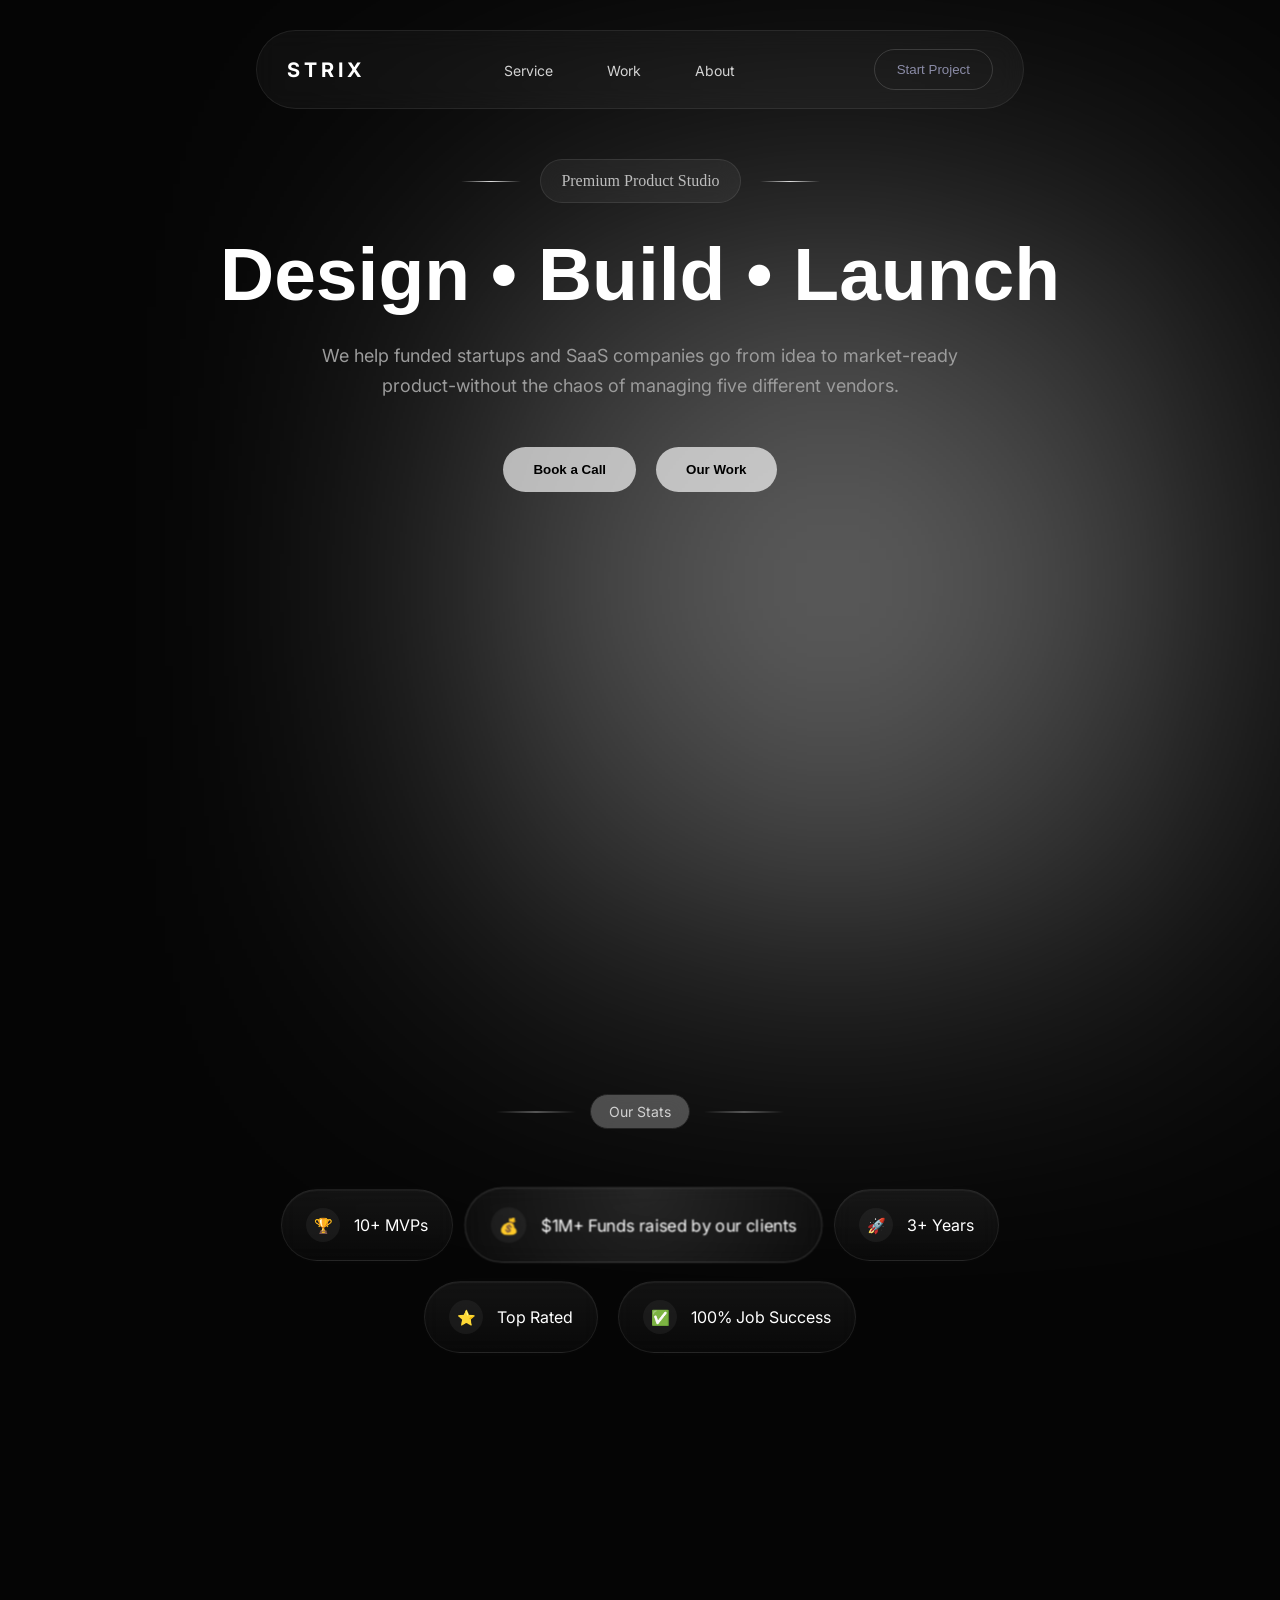
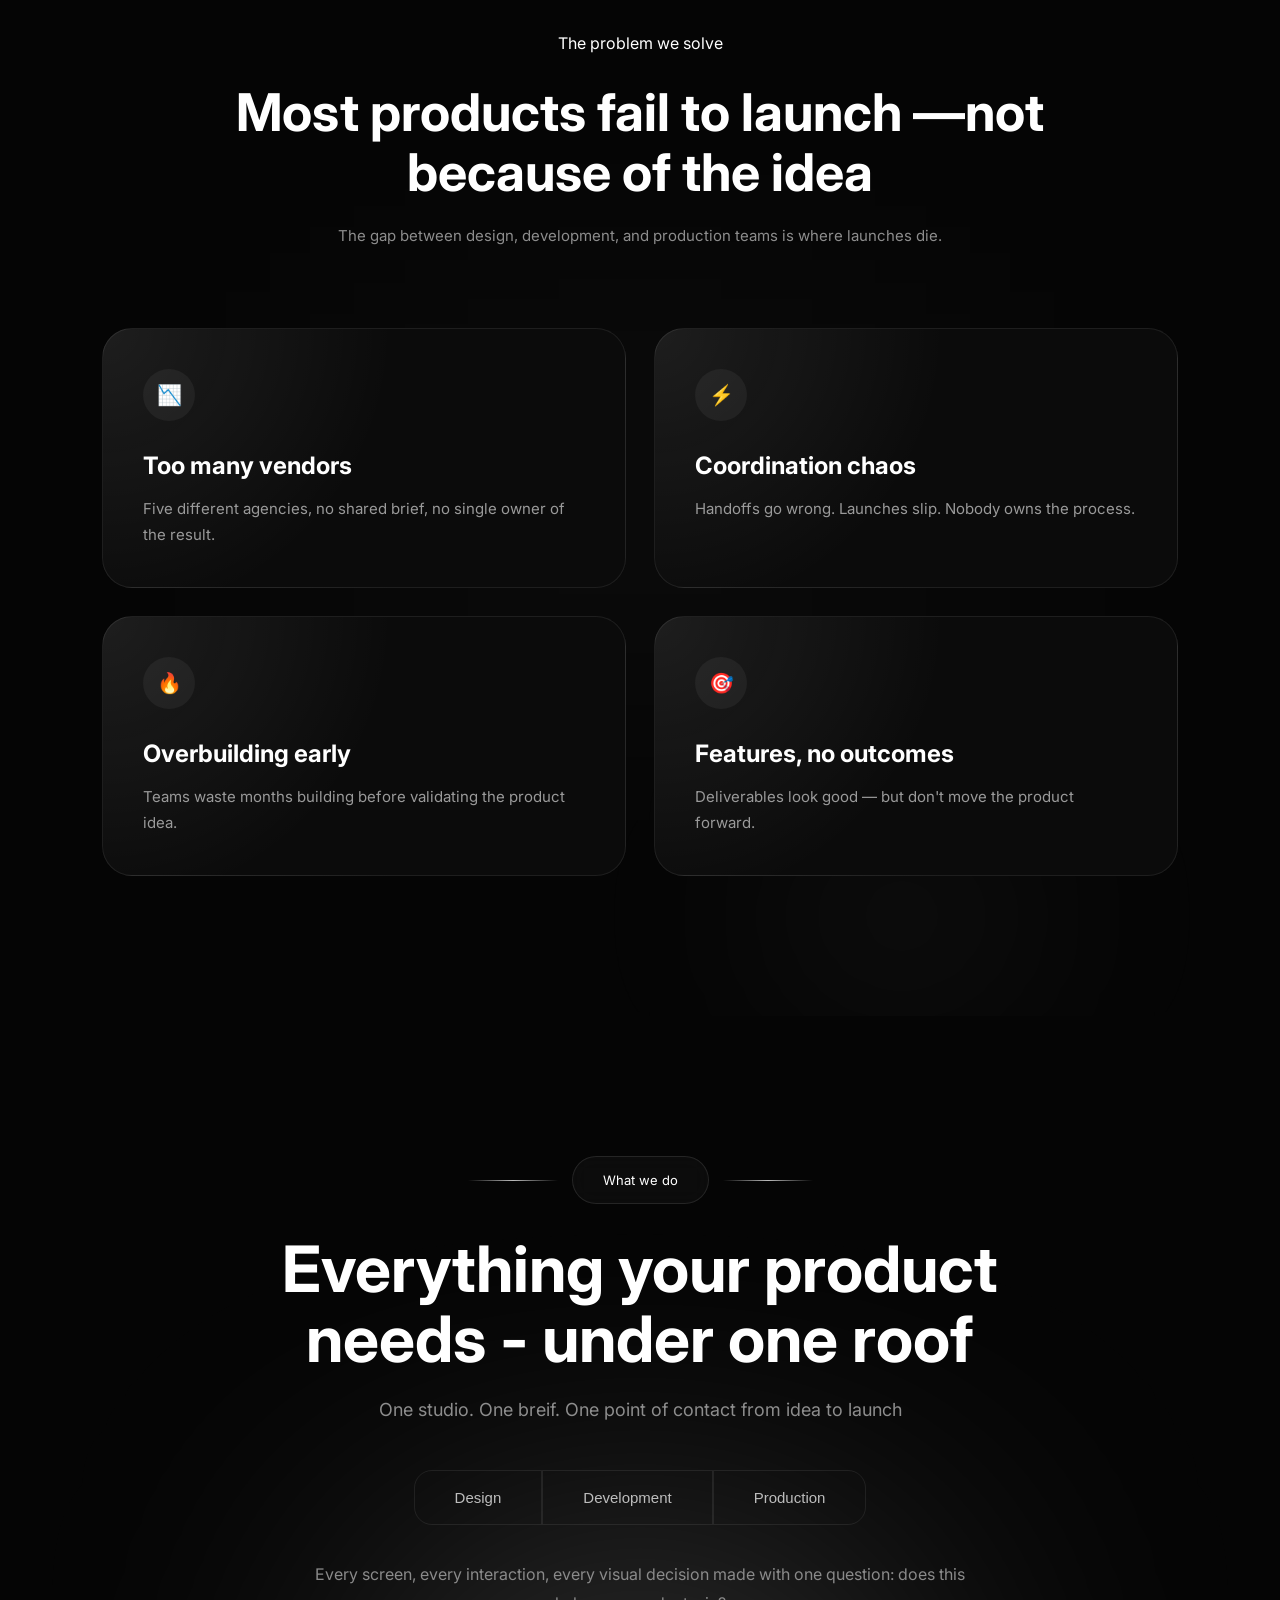
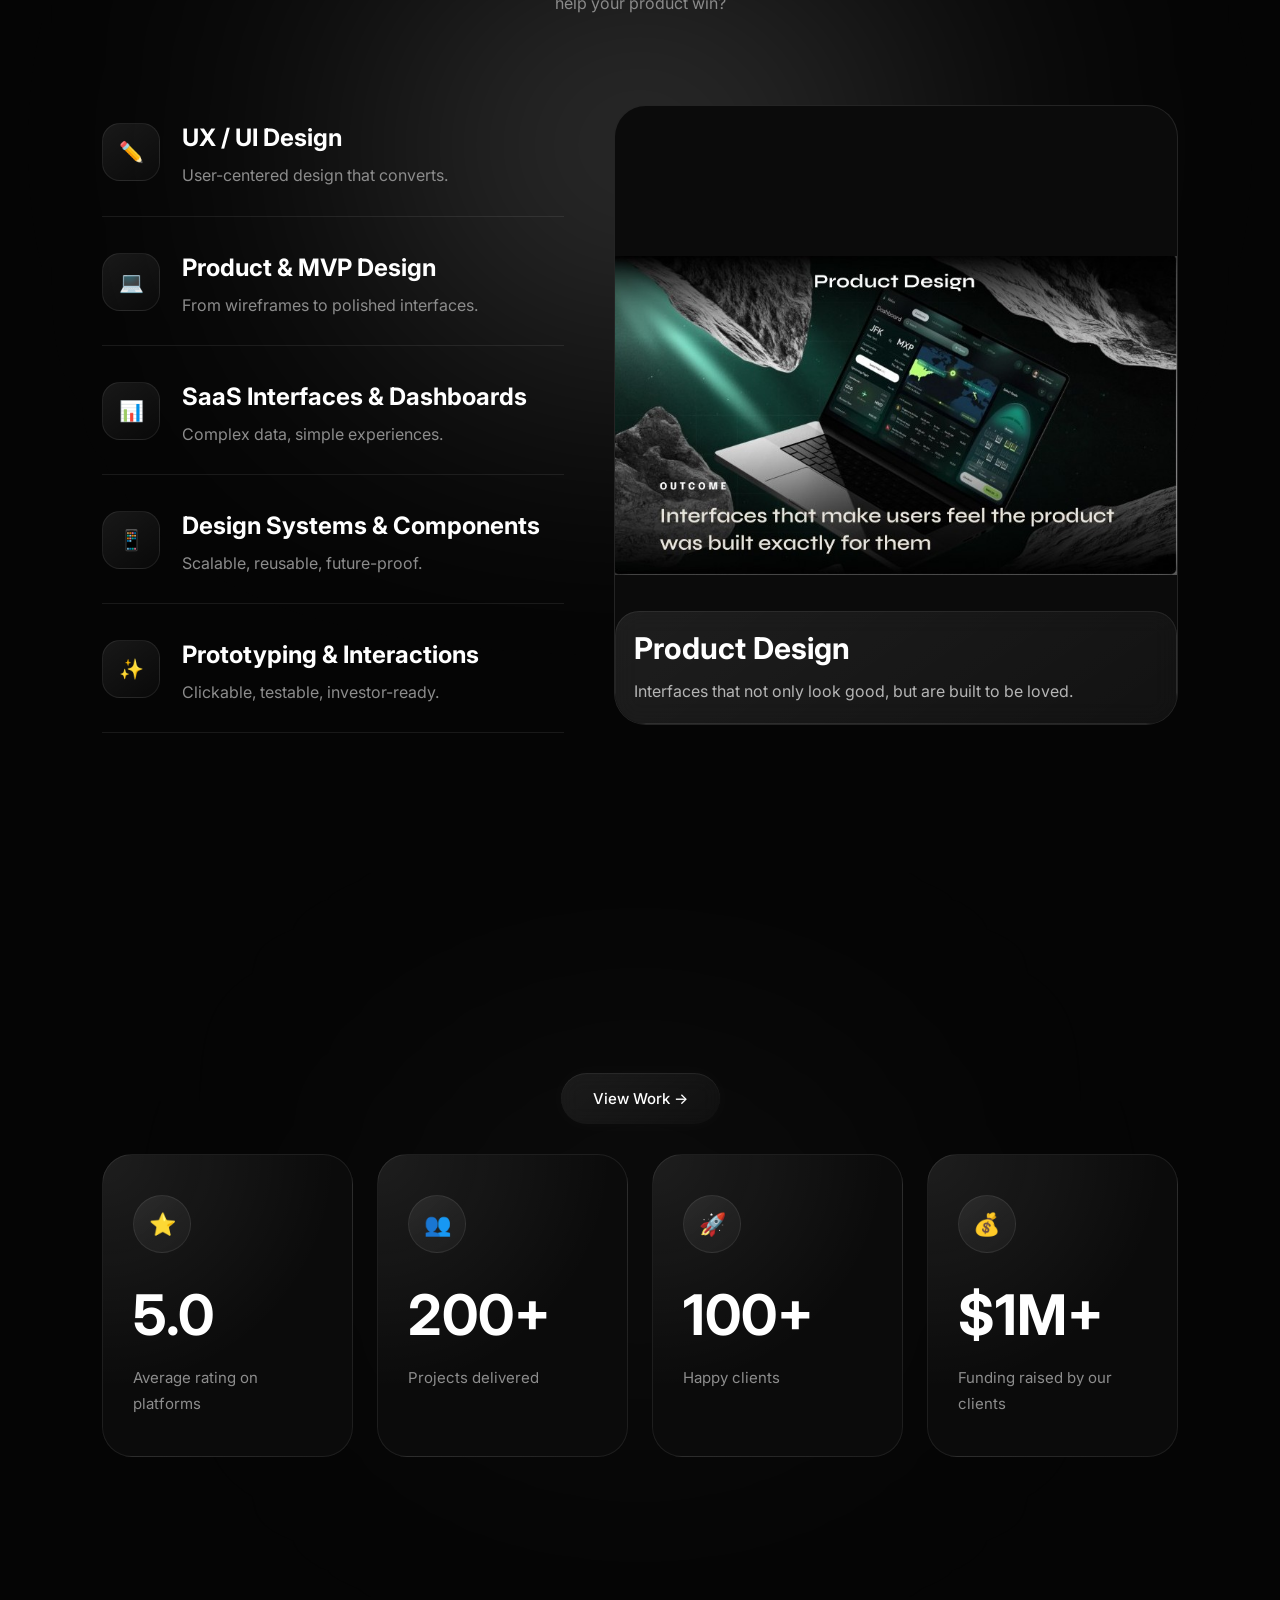
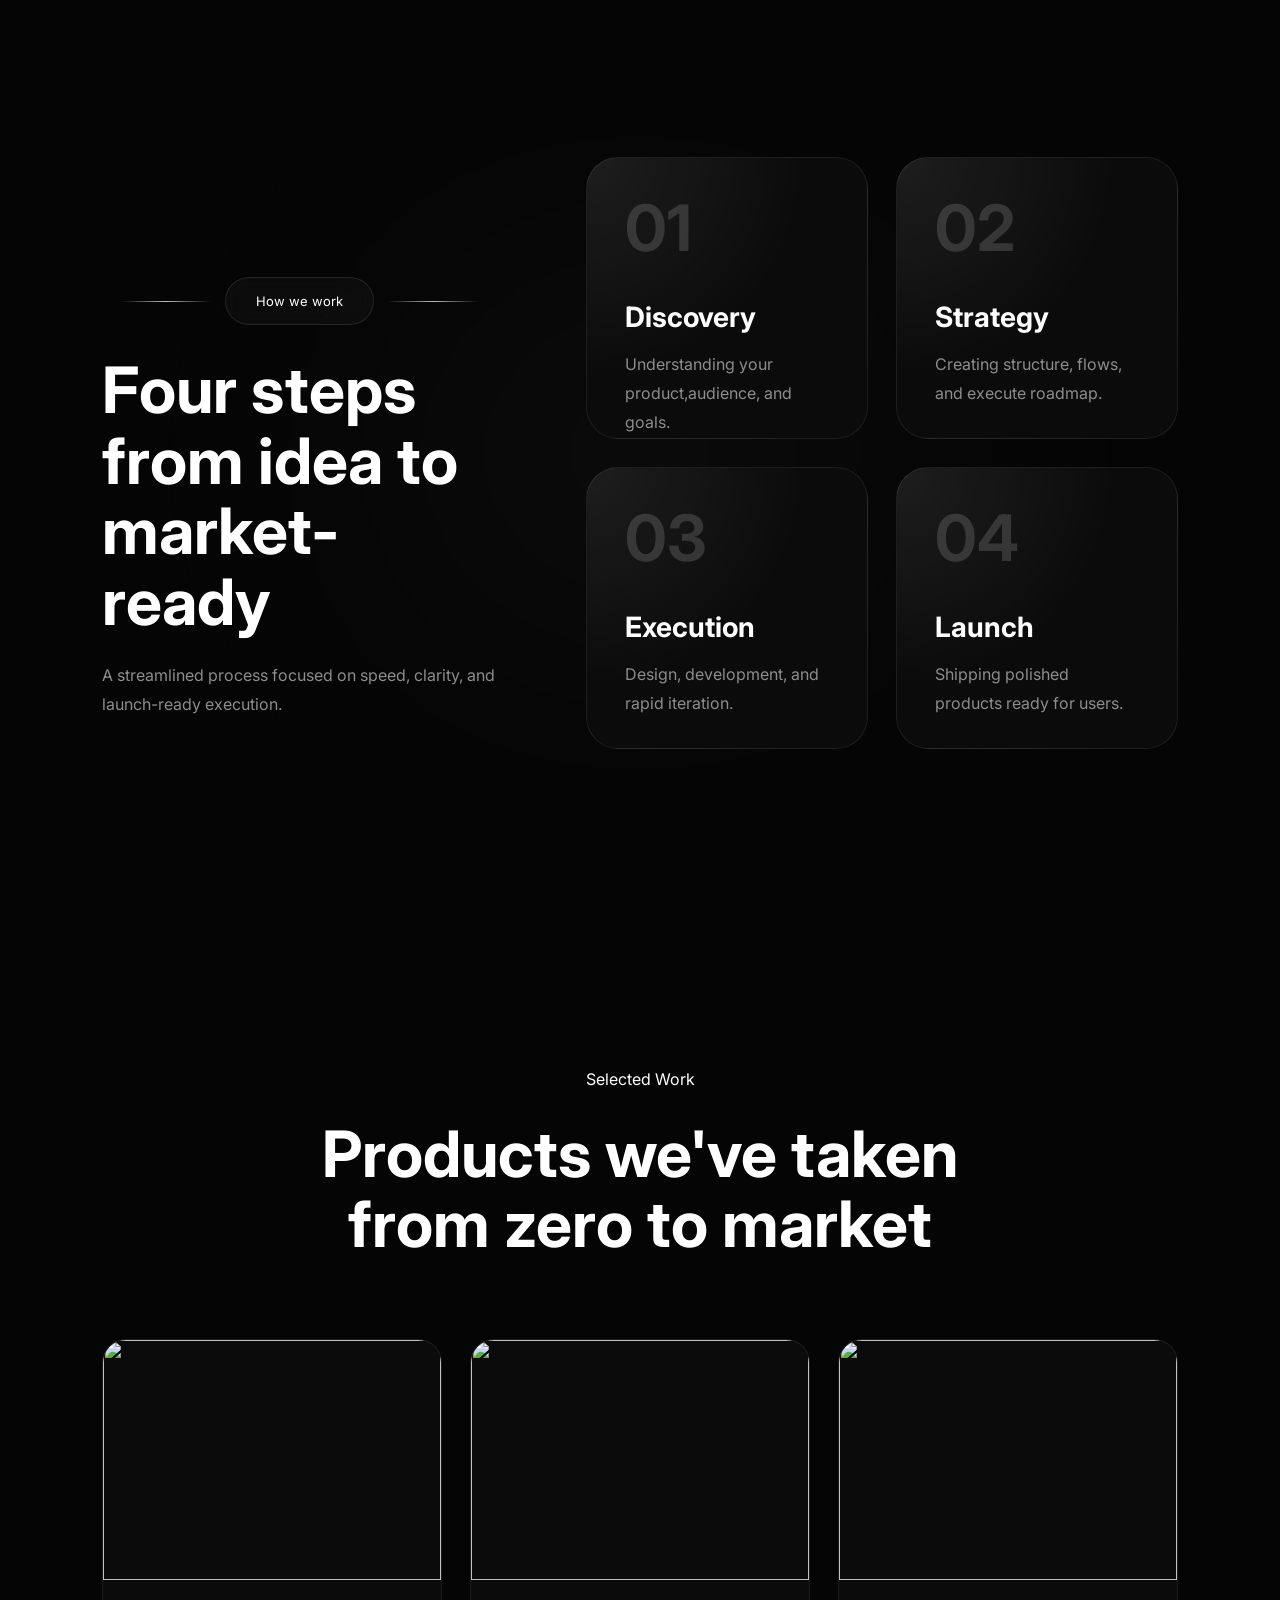
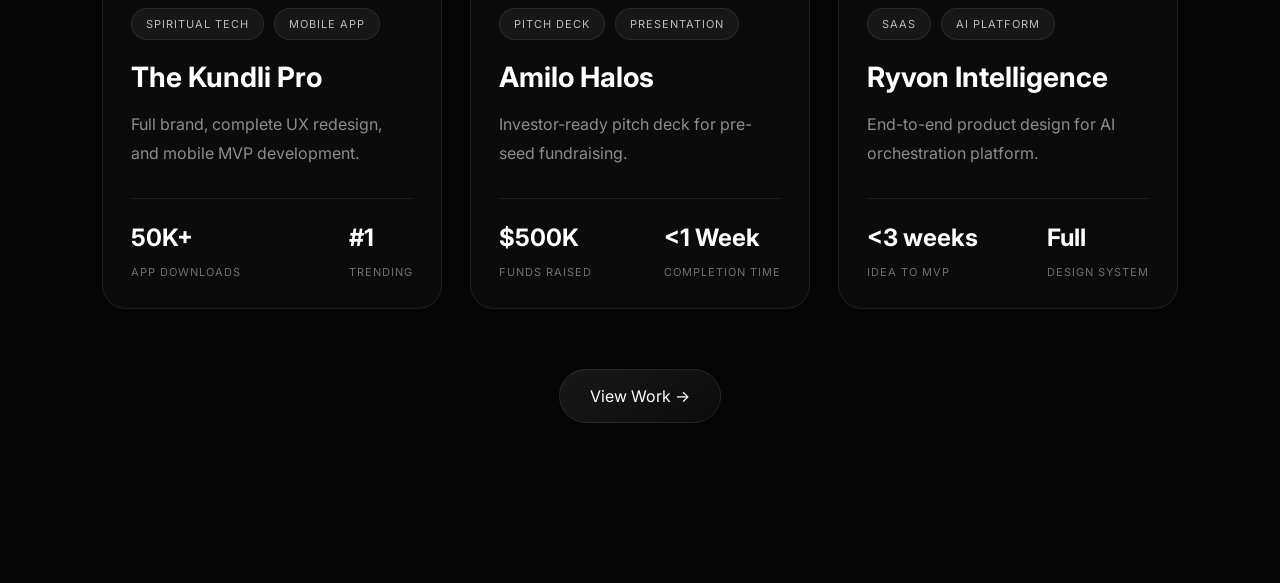
==== commit 6ce7aaf4: "Merge branch 'main' of https://github.com/ParthGupta0606/Strix" ====
--- a/hpge.html
+++ b/hpge.html
@@ -1,452 +1,451 @@
-<!DOCTYPE html>
-<html lang="en">
-<head>
-    <meta charset="UTF-8">
-    <meta name="viewport" content="width=device-width, initial-scale=1.0">
-    <title>Strix Landing Page</title>
-
-    <link rel="stylesheet" href="style.css"> 
-    <link rel="preconnect" href="https://fonts.googleapis.com">
-    <link href="https://fonts.googleapis.com/css2?family=Inter:wght@300;400;500;600;700&display=swap" rel="stylesheet">
-</head>
-<body>
-
-    <!--Navigation region-->
-    <nav class="navbar">
-
-        <div class="logo">
-            STRIX
-        </div>
-         
-        <ul class="nav-links">
-            
-            <li> <a href="#"> Service </a>  </li>
-            <li> <a href="#"> Work </a> </li>
-            <li> <a href="#"> About </a> </li>
-        </ul>
-
-        <button class="nav-btn">
-            Start Project
-        </button>
-           
-    </nav>
-    <section class="hero">
-        <div class="hero-content">
-            <div class="hero-tag">
-                Premium Product Studio
-            </div>
-
-            <h1>
-                Design • Build • Launch
-            </h1>
-            <p>
-                We help funded startups and SaaS companies go from idea to market-ready product-without the chaos of managing five different vendors.
-            </p>
-            <div class="hero-btn">
-                <button class="f-btn">
-                    Book a Call
-                </button>
-
-                <button class="s-btn">
-                    Our Work
-                </button>
-            </div>
-        </div>
-    </section>
-
-
-    <section class="stats">
-        <div class="s-label">
-            <span></span>
-            <p>Our Stats</p>
-            <span></span>
-        </div>
-
-        <div class="s-wrapper">
-              <div class="stats-row">
-                <div class="stat-card">
-                    <div class="icon">🏆</div>
-                    <p>10+ MVPs</p>
-                </div>
-                <div class="stat-card active">
-                    <div class="icon">💰</div>
-                    <p>$1M+ Funds raised by our clients</p>
-                </div>
-                <div class="stat-card">
-                    <div class="icon">🚀</div>
-                    <p>3+ Years</p>
-                </div>
-              </div>
-
-                <div class="stats-row">
-                    <div class="stat-card">
-                        <div class="icon">⭐</div>
-                        <p>Top Rated</p>
-                    </div>
-                    <div class="stat-card">
-                        <div class="icon">✅</div>
-                        <p>100% Job Success</p>
-                    </div>
-                </div>
-            
-
-        </div>
-    </section>
-
-
-    <!--problems section -->
-    <section class="problem-section">
-        <div class="section-label">
-            <span></span>
-            <p>The problem we solve</p>
-            <span></span>
-        </div>
-        
-        <h2 class="problem-title">
-            Most products fail to launch —not because of the idea
-        </h2>
-        <p class="problem-subtitle">
-            The gap between design, development, and production 
-            teams is where launches die.
-        </p>
-        <div class="problem-grid">
-            
-            <div class="problem-card">
-                <div class="problem-icon">📉</div>
-                <h3>Too many vendors</h3>
-                
-                <p>
-                    Five different agencies, no shared brief,
-                    no single owner of the result.
-                </p>
-            </div>
-            <div class="problem-card">
-                <div class="problem-icon">⚡</div>
-                
-                <h3>Coordination chaos</h3>
-                <p>
-                    Handoffs go wrong. Launches slip.
-                    Nobody owns the process.
-                </p>
-            </div>
-            
-            <div class="problem-card">
-                <div class="problem-icon">🔥</div>
-                
-                <h3>Overbuilding early</h3>
-                
-                <p>
-                    Teams waste months building before
-                    validating the product idea.
-                </p>
-            </div>
-            <div class="problem-card">
-                <div class="problem-icon">🎯</div>
-                
-                <h3>Features, no outcomes</h3>
-                
-                <p>
-                    Deliverables look good —
-                    but don't move the product forward.
-                </p>
-            </div>
-        </div>
-    </section>
-    <section class="what-we-do">
-        <div class="section-tag">
-            <span></span>
-            <p>What we do</p>
-            <span></span>
-        </div>
-        <h2 class="what-title">
-            Everything your product needs - under one roof
-        </h2>
-        <p class="what-subtitle">
-            One studio. One breif. One point of contact from idea to launch
-    
-        </p>
-    
-        <div class="service-tabs">
-            <button class="tab active-tab">
-                Design
-            </button>
-
-            <button class="tab active-tab">
-                Development
-            </button>
-        
-            <button class="tab active-tab">
-                Production
-            </button>
-
-    
-        </div>
-    
-        <p class="tabs-description">
-    
-            Every screen, every interaction, every visual decision made with 
-    
-            one question: does this help your product win?
-    
-        </p>
-
-
-        <div class="what-container">
-
-            <div class="services-list">
-
-                <div class="service-item active-service">
-
-                    <div class="service-icon">✏️</div>
-                    <div>    
-                        <h3>UX / UI Design</h3>
-                        <p>User-centered design that converts.</p>
-                    </div>
-                </div>
-
-                <div class="service-item active-service">
-                    <div class="service-icon">💻</div>
-                    <div>
-                        <h3>Product & MVP Design</h3>
-                        <p>From wireframes to polished interfaces.</p>
-                    </div>
-                </div>
-                
-                <div class="service-item active-service">
-                    <div class="service-icon">📊</div>
-                    <div>
-                        <h3>SaaS Interfaces & Dashboards</h3>
-                        <p>Complex data, simple experiences.</p>
-                    </div>
-                </div>
-                <div class="service-item active-service">
-                    <div class="service-icon">📱</div>
-                    <div>
-                        <h3>Design Systems & Components</h3>
-                        <p>Scalable, reusable, future-proof.</p>
-                    </div>
-                </div>
-                <div class="service-item active-service">
-                    <div class="service-icon">✨</div>
-                    <div>
-                        <h3>Prototyping & Interactions</h3>
-                        <p>Clickable, testable, investor-ready.</p>
-                    </div>
-                </div>
-            </div>
-            <div class="preview-card">
-                <img src="images/dashboard.jpeg" alt="dashboard">
-                <div class="preview-overlay">
-                    <h3>Product Design</h3>
-                    <p>
-                        Interfaces that not only look good,
-                        but are built to be loved.
-                    </p>
-                </div>
-            </div>
-        </div>
-    </section>
-    <section class = "metrics-section">
-        <div class="button-wrapper">
-            <a href ="ourwork.html" class="work-btn"> View Work -> </a>
-        </div>
-
-    <div class="metrics-grid">
-
-        <div class="metric-card">
-            <div class="metric-icon">  ⭐  </div>
-            <h2>5.0</h2>
-            <p>Average rating on platforms</p>
-
-        </div>
-
-        <div class="metric-card">
-
-            <div class="metric-icon">  👥 </div>
-            <h2>200+</h2>
-            <p>Projects delivered</p>
-
-        </div>
-
-        <div class="metric-card">
-
-            <div class="metric-icon">  🚀  </div>
-            <h2>100+</h2>
-            <p>Happy clients</p>
-        </div>
-
-        <div class="metric-card">
-            <div class="metric-icon">   💰  </div>
-            <h2>$1M+</h2>
-            <p>Funding raised by our clients</p>
-
-        </div>
-
-    </div>
-
-    </section>
-
-    <section class="process-section">
-        <div class="process-left">
-            <div class="section-tag">
-                <span></span>
-                <p>How we work</p>
-                <span></span>
-            </div>
-
-            <h2 class="process-title">
-                Four steps from idea
-                to market-ready
-            </h2>
-            <p class="process-subtitle">
-                 A streamlined process focused on speed,
-                clarity, and launch-ready execution.
-            </p>
-            
-        </div>
-        <div class="process-right">
-
-            <div class="process-card">
-                <div class="process-number">
-                    01
-                </div>
-                <h3>Discovery</h3>
-                <p>
-                    Understanding your product,audience, and goals.
-                </p>
-            </div> 
-            <div class="process-card">
-
-                <div class="process-number">02</div>
-                <h3>Strategy</h3>
-                <p>
-                    Creating structure, flows, and execute roadmap.
-                </p>
-            </div>
-
-            <div class="process-card">
-                <div class="process-number">03</div>
-                <h3>Execution</h3>
-                <p>
-                    Design, development, and rapid iteration.
-                </p>
-            </div>
-
-             <div class="process-card">
-                <div class="process-number">04</div>
-                <h3>Launch</h3>
-                <p>
-                    Shipping polished products ready for users.
-                </p>
-            </div>
-
-        </div>
-        
-    </section>
-    <section class="work-section">
-
-        <div class="s-tag">
-            <span></span>
-            <p>Selected Work</p>
-            <span></span>
-        </div>
-
-        <h2 class="work-title">
-            Products we've taken from zero to market
-        </h2>
-        <div class="work-grid">
-            <div class="work-card">
-                 <div class="work-image">
-                    <img src="images/pro1.png" alt="">
-                 </div>
-                <div class="work-content">
-                    <div class="work-tags">
-                        <span>SPIRITUAL TECH</span>
-                        <span>MOBILE APP</span>
-                    </div>
-                    <h3>The Kundli Pro</h3>
-                    <p>
-                        Full brand, complete UX redesign, and mobile MVP development.
-                    </p>
-
-                    <div class="work-stats">
-                        <div>
-                            <h4>50K+</h4>
-                            <span>APP DOWNLOADS</span>
-                        </div>
-                        <div>
-                            <h4>#1</h4>
-                            <span>TRENDING</span>
-                        </div>
-
-                     </div>
-
-                </div>
-
-            </div>
-            <div class="work-card">
-                <div class="work-image">
-                    <img src="images/pro2.png" alt="">
-                </div>
-                <div class="work-content">
-                    <div class="work-tags">
-                        <span>PITCH DECK</span>
-                        <span>PRESENTATION</span>
-                    </div>
-
-                    <h3>Amilo Halos</h3>
-                    <p>
-                        Investor-ready pitch deck for pre-seed fundraising.
-                    </p>
-                    <div class="work-stats">
-                        <div>
-                            <h4>$500K</h4>
-                            <span>FUNDS RAISED</span>
-                        </div>
-                        <div>
-                            <h4>&lt;1 Week</h4>
-                            <span>COMPLETION TIME</span>
-                        </div>
-                    </div>
-
-                </div>
-            </div>
-            <div class="work-card">
-                <div class="work-image">
-                    <img src="images/pro3.png" alt="">
-                </div>
-                <div class="work-content">
-                    <div class="work-tags">
-                        <span>SAAS</span>
-                        <span>AI PLATFORM</span>
-                    </div>
-                    <h3>Ryvon Intelligence</h3>
-                    <p>
-                        End-to-end product design for AI orchestration platform.
-                    </p>
-                    <div class="work-stats">
-                        <div>
-                            <h4>&lt;3 weeks</h4>
-                            <span>IDEA TO MVP</span>
-                        </div>
-                        <div>
-                            <h4>Full</h4>
-                            <span>DESIGN SYSTEM</span>
-                        </div>
-                    </div>
-                </div>
-            </div>
-
-        </div>
-        <div class="work-button">
-            <a href="ourwork.html" class="view-work-btn">
-                View Work ->
-            </a>
-        </div>
-            
-    </section>
-
-
-
-</body>
-</html>+<!DOCTYPE html>
+<html lang="en">
+<head>
+    <meta charset="UTF-8">
+    <meta name="viewport" content="width=device-width, initial-scale=1.0">
+    <title>Strix Landing Page</title>
+
+    <link rel="stylesheet" href="style.css"> 
+    <link rel="preconnect" href="https://fonts.googleapis.com">
+    <link href="https://fonts.googleapis.com/css2?family=Inter:wght@300;400;500;600;700&display=swap" rel="stylesheet">
+</head>
+<body>
+
+    <!--Navigation region-->
+    <nav class="navbar">
+
+        <div class="logo">
+            STRIX
+        </div>
+         
+        <ul class="nav-links">
+            
+            <li> <a href="#"> Service </a>  </li>
+            <li> <a href="#"> Work </a> </li>
+            <li> <a href="#"> About </a> </li>
+        </ul>
+
+        <button class="nav-btn">
+            Start Project
+        </button>
+           
+    </nav>
+    <section class="hero">
+        <div class="hero-content">
+            <div class="hero-tag">
+                Premium Product Studio
+            </div>
+
+            <h1>
+                Design • Build • Launch
+            </h1>
+            <p>
+                We help funded startups and SaaS companies go from idea to market-ready product-without the chaos of managing five different vendors.
+            </p>
+            <div class="hero-btn">
+                <button class="f-btn">
+                    Book a Call
+                </button>
+
+                <button class="s-btn">
+                    Our Work
+                </button>
+            </div>
+        </div>
+    </section>
+
+
+    <section class="stats">
+        <div class="s-label">
+            <span></span>
+            <p>Our Stats</p>
+            <span></span>
+        </div>
+
+        <div class="s-wrapper">
+              <div class="stats-row">
+                <div class="stat-card">
+                    <div class="icon">🏆</div>
+                    <p>10+ MVPs</p>
+                </div>
+                <div class="stat-card active">
+                    <div class="icon">💰</div>
+                    <p>$1M+ Funds raised by our clients</p>
+                </div>
+                <div class="stat-card">
+                    <div class="icon">🚀</div>
+                    <p>3+ Years</p>
+                </div>
+              </div>
+
+                <div class="stats-row">
+                    <div class="stat-card">
+                        <div class="icon">⭐</div>
+                        <p>Top Rated</p>
+                    </div>
+                    <div class="stat-card">
+                        <div class="icon">✅</div>
+                        <p>100% Job Success</p>
+                    </div>
+                </div>
+            
+
+        </div>
+    </section>
+
+
+    <!--problems section -->
+    <section class="problem-section">
+        <div class="section-label">
+            <span></span>
+            <p>The problem we solve</p>
+            <span></span>
+        </div>
+        
+        <h2 class="problem-title">
+            Most products fail to launch —not because of the idea
+        </h2>
+        <p class="problem-subtitle">
+            The gap between design, development, and production 
+            teams is where launches die.
+        </p>
+        <div class="problem-grid">
+            
+            <div class="problem-card">
+                <div class="problem-icon">📉</div>
+                <h3>Too many vendors</h3>
+                
+                <p>
+                    Five different agencies, no shared brief,
+                    no single owner of the result.
+                </p>
+            </div>
+            <div class="problem-card">
+                <div class="problem-icon">⚡</div>
+                
+                <h3>Coordination chaos</h3>
+                <p>
+                    Handoffs go wrong. Launches slip.
+                    Nobody owns the process.
+                </p>
+            </div>
+            
+            <div class="problem-card">
+                <div class="problem-icon">🔥</div>
+                
+                <h3>Overbuilding early</h3>
+                
+                <p>
+                    Teams waste months building before
+                    validating the product idea.
+                </p>
+            </div>
+            <div class="problem-card">
+                <div class="problem-icon">🎯</div>
+                
+                <h3>Features, no outcomes</h3>
+                
+                <p>
+                    Deliverables look good —
+                    but don't move the product forward.
+                </p>
+            </div>
+        </div>
+    </section>
+    <section class="what-we-do">
+        <div class="section-tag">
+            <span></span>
+            <p>What we do</p>
+            <span></span>
+        </div>
+        <h2 class="what-title">
+            Everything your product needs - under one roof
+        </h2>
+        <p class="what-subtitle">
+            One studio. One breif. One point of contact from idea to launch
+    
+        </p>
+    
+        <div class="service-tabs">
+            <button class="tab active-tab">
+                Design
+            </button>
+
+            <button class="tab active-tab">
+                Development
+            </button>
+        
+            <button class="tab active-tab">
+                Production
+            </button>
+
+    
+        </div>
+    
+        <p class="tabs-description">
+    
+            Every screen, every interaction, every visual decision made with 
+    
+            one question: does this help your product win?
+    
+        </p>
+
+
+        <div class="what-container">
+
+            <div class="services-list">
+
+                <div class="service-item active-service">
+
+                    <div class="service-icon">✏️</div>
+                    <div>    
+                        <h3>UX / UI Design</h3>
+                        <p>User-centered design that converts.</p>
+                    </div>
+                </div>
+
+                <div class="service-item active-service">
+                    <div class="service-icon">💻</div>
+                    <div>
+                        <h3>Product & MVP Design</h3>
+                        <p>From wireframes to polished interfaces.</p>
+                    </div>
+                </div>
+                
+                <div class="service-item active-service">
+                    <div class="service-icon">📊</div>
+                    <div>
+                        <h3>SaaS Interfaces & Dashboards</h3>
+                        <p>Complex data, simple experiences.</p>
+                    </div>
+                </div>
+                <div class="service-item active-service">
+                    <div class="service-icon">📱</div>
+                    <div>
+                        <h3>Design Systems & Components</h3>
+                        <p>Scalable, reusable, future-proof.</p>
+                    </div>
+                </div>
+                <div class="service-item active-service">
+                    <div class="service-icon">✨</div>
+                    <div>
+                        <h3>Prototyping & Interactions</h3>
+                        <p>Clickable, testable, investor-ready.</p>
+                    </div>
+                </div>
+            </div>
+            <div class="preview-card">
+                <img src="images/dashboard.jpeg" alt="dashboard">
+                <div class="preview-overlay">
+                    <h3>Product Design</h3>
+                    <p>
+                        Interfaces that not only look good,
+                        but are built to be loved.
+                    </p>
+                </div>
+            </div>
+        </div>
+    </section>
+    <section class = "metrics-section">
+        <div class="button-wrapper">
+            <a href ="ourwork.html" class="work-btn"> View Work -> </a>
+        </div>
+
+    <div class="metrics-grid">
+
+        <div class="metric-card">
+            <div class="metric-icon">  ⭐  </div>
+            <h2>5.0</h2>
+            <p>Average rating on platforms</p>
+
+        </div>
+
+        <div class="metric-card">
+
+            <div class="metric-icon">  👥 </div>
+            <h2>200+</h2>
+            <p>Projects delivered</p>
+
+        </div>
+
+        <div class="metric-card">
+
+            <div class="metric-icon">  🚀  </div>
+            <h2>100+</h2>
+            <p>Happy clients</p>
+        </div>
+
+        <div class="metric-card">
+            <div class="metric-icon">   💰  </div>
+            <h2>$1M+</h2>
+            <p>Funding raised by our clients</p>
+
+        </div>
+
+    </div>
+
+</section>
+
+    <section class="process-section">
+        <div class="process-left">
+            <div class="section-tag">
+                <span></span>
+                <p>How we work</p>
+                <span></span>
+            </div>
+
+            <h2 class="process-title">
+                Four steps from idea
+                to market-ready
+            </h2>
+            <p class="process-subtitle">
+                 A streamlined process focused on speed,
+                clarity, and launch-ready execution.
+            </p>
+            
+        </div>
+        <div class="process-right">
+
+            <div class="process-card">
+                <div class="process-number">
+                    01
+                </div>
+                <h3>Discovery</h3>
+                <p>
+                    Understanding your product,audience, and goals.
+                </p>
+            </div> 
+            <div class="process-card">
+
+                <div class="process-number">02</div>
+                <h3>Strategy</h3>
+                <p>
+                    Creating structure, flows, and execute roadmap.
+                </p>
+            </div>
+
+            <div class="process-card">
+                <div class="process-number">03</div>
+                <h3>Execution</h3>
+                <p>
+                    Design, development, and rapid iteration.
+                </p>
+            </div>
+
+             <div class="process-card">
+                <div class="process-number">04</div>
+                <h3>Launch</h3>
+                <p>
+                    Shipping polished products ready for users.
+                </p>
+            </div>
+
+        </div>
+        
+    </section>
+    <section class="work-section">
+
+        <div class="s-tag">
+            <span></span>
+            <p>Selected Work</p>
+            <span></span>
+        </div>
+
+        <h2 class="work-title">
+            Products we've taken from zero to market
+        </h2>
+        <div class="work-grid">
+            <div class="work-card">
+                 <div class="work-image">
+                    <img src="images/pro1." alt="">
+                 </div>
+                <div class="work-content">
+                    <div class="work-tags">
+                        <span>SPIRITUAL TECH</span>
+                        <span>MOBILE APP</span>
+                    </div>
+                    <h3>The Kundli Pro</h3>
+                    <p>
+                        Full brand, complete UX redesign, and mobile MVP development.
+                    </p>
+
+                    <div class="work-stats">
+                        <div>
+                            <h4>50K+</h4>
+                            <span>APP DOWNLOADS</span>
+                        </div>
+                        <div>
+                            <h4>#1</h4>
+                            <span>TRENDING</span>
+                        </div>
+
+                     </div>
+
+                </div>
+
+            </div>
+            <div class="work-card">
+                <div class="work-image">
+                    <img src="images/pro2." alt="">
+                </div>
+                <div class="work-content">
+                    <div class="work-tags">
+                        <span>PITCH DECK</span>
+                        <span>PRESENTATION</span>
+                    </div>
+
+                    <h3>Amilo Halos</h3>
+                    <p>
+                        Investor-ready pitch deck for pre-seed fundraising.
+                    </p>
+                    <div class="work-stats">
+                        <div>
+                            <h4>$500K</h4>
+                            <span>FUNDS RAISED</span>
+                        </div>
+                        <div>
+                            <h4>&lt;1 Week</h4>
+                            <span>COMPLETION TIME</span>
+                        </div>
+                    </div>
+
+                </div>
+            </div>
+            <div class="work-card">
+                <div class="work-image">
+                    <img src="images/pro3.jpg" alt="">
+                </div>
+                <div class="work-content">
+                    <div class="work-tags">
+                        <span>SAAS</span>
+                        <span>AI PLATFORM</span>
+                    </div>
+                    <h3>Ryvon Intelligence</h3>
+                    <p>
+                        End-to-end product design for AI orchestration platform.
+                    </p>
+                    <div class="work-stats">
+                        <div>
+                            <h4>&lt;3 weeks</h4>
+                            <span>IDEA TO MVP</span>
+                        </div>
+                        <div>
+                            <h4>Full</h4>
+                            <span>DESIGN SYSTEM</span>
+                        </div>
+                    </div>
+                </div>
+            </div>
+
+        </div>
+        <div class="work-button">
+            <a href="ourwork.html" class="view-work-btn">
+                View Work ->
+            </a>
+        </div>
+            
+    </section>
+
+
+</body>
+</html>
--- a/style.css
+++ b/style.css
@@ -1,1162 +1,1162 @@
-*{
-    margin:0;
-    padding:0;
-    box-sizing: border-box;
-
-}
-
-body{
-    font-family:'Inter',sans-serif;
-    background:#050505;
-    color:white;
-    overflow-x: hidden;
-
-}
-
-body::before{
-    content:'';
-    position:absolute;
-
-    width:666Px;
-    height:666px;
-
-    background: rgb(255, 255, 255);
-    filter: blur(150px);
-    opacity: 0.36;
-    top: 250px;
-    left: 500px;
-    z-index: -1;
-}
-
-/*Navbar*/
-.navbar{
-    width:60%;
-    margin:30px auto;
-    margin-bottom: 50px;
-    padding: 18px 30px ;
-    display:flex;
-    justify-content:space-between;
-    align-items:center;
-    border-radius:80px;
-    background:rgba(255,255,255,0.04);
-    border:1px solid rgba(255,255,255,0.08);
-    backdrop-filter:blur(12px);
-}
-.logo{
-    font-size: 20px;
-    font-weight: 700;
-    letter-spacing: 4px;
-   
-}
-.nav-links{
-    display:flex;
-    gap: 18px;
-    list-style: none; 
-}
-
-.nav-links li a{
-    text-decoration: none;
-    color: #d3d3d3;
-    font-size: 14px;
-    padding: 10px 18px ;
-    border-radius: 40px;
-    transition: 0.3s;
-
-}
-.nav-links a:hover{
-    background: rgba(255,255,255,0.08);
-    color:white;
-    transform: translateY(-3px);
-}
-.nav-btn{
-    padding: 12px 22px;
-    background: transparent;
-    border: 1px solid rgba(255,255,255,0.15);
-    border-radius: 50px;
-    color: rgb(139, 140, 167);
-    cursor:pointer;
-    transition: 0.3s;
-}
-.nav-btn:hover{
-    background: rgba(255,255,255,0.08);
-    color:white;
-    transform: translateY(-3px);
-}
-
-
-/* Hero section*/
-.hero{
-    min-height: 85vh;
-    display: flex;
-    justify-content: center;
-    text-align: center;
-    padding: 0 8%;
-    margin-top: 50px;
-    margin-bottom: 50px;
-    
-}
-.hero-content{
-    max-width: 900px;
-}
-.hero-tag{
-    display: inline-block;
-    padding: 12px 20px;
-    border-radius: 50px;
-    background: rgba(255,255,255,0.05);
-    border: 1px solid rgba(225,225,225,0.1);
-    color: #bdbdbd;
-    font-family:cursive;
-    font-size: 16px;
-    margin-bottom: 30px;
-    backdrop-filter: blur(10px);
-    
-}
-/* LEFT LINE */
-
-.hero-tag::before{
-
-    content:'';
-    position:absolute;
-    width:60px;
-    height:1px;
-    background:linear-gradient( to right, transparent, rgba(225,225,225),transparent);
-    left:-80px;
-    top:50%;
-}
-
-
-/* RIGHT LINE */
-
-.hero-tag::after{
-
-    content:'';
-    position:absolute;
-    width:60px;
-    height:1px;
-     background:linear-gradient( to right, transparent, rgba(225,225,225),transparent);
-    right:-80px;
-    top:50%;
-}
-
-.hero h1{
-    font-size: 75px;
-    font-family: sans-serif;
-    line-height: 1.1;
-    color: white;
-    margin-bottom: 25px;
-}
-.hero p{
-    max-width: 650px;
-    margin:auto;
-    color: #9b9b9b;
-    font-size: 18px;
-    line-height: 1.7;
-
-}
-
-.hero-btn{
-    margin-top: 45px;
-    display: flex;
-    justify-content: center;
-    gap: 20px;
-}
-
-.f-btn{
-    padding:15px 30px;
-    border:none;
-    border-radius:50px;
-    background:rgba(255, 255, 255, 0.666);
-    color:black;
-    font-weight:600;
-    cursor:pointer;
-    transition:0.3s;
-}
-
-.f-btn:hover{
-    transform: translateY(-4px);
-}
-
-.s-btn{
-    padding:15px 30px;
-    border:none;
-    border-radius:50px;
-    background:rgba(255, 255, 255, 0.666);
-    color:black;
-    font-weight:600;
-    cursor:pointer;
-    transition:0.3s;
-}
-
-.s-btn:hover{
-    transform: translateY(-4px);
-}
-
-
-
-/*Our stats*/
-.stats{
-    
-    display: flex;
-    justify-content: center;
-    text-align: center;
-    padding: 120px 8%;
-    position: relative;
-    flex-direction: column;
-    margin-top: 50px;
-}
-.s-label{
-    display: flex;
-    align-items: center;
-    justify-content: center;
-    gap: 14px;
-
-    margin-bottom: 60px;
-    
-}
-.s-label span{
-    width: 80px;
-    height: 2px;
-
-    background: linear-gradient(
-        to right,
-        transparent,
-        rgba(255, 255, 255, 0.3),
-        transparent
-    );
-}
-.s-label p{
-    font-size: 14px;
-    padding: 8px 18px;
-    border-radius: 999px;
-    border: 1px solid #222;
-    background: rgba(225,225,225,0.3);
-    color:#d1d1d1;
-    backdrop-filter: blur(10px);
-}
-.s-wrappper{
-    display: flex;
-    flex-direction: column;
-    gap: 20px;
-    justify-content: center;
-    align-items: center;
-    max-width: 900px;
-    margin: auto;
-}
-.stats-row{
-    display: flex;
-    justify-content: center;
-    gap: 20px;
-}
-
-.stat-card{
-    display: flex;
-    align-items: center;
-    margin-bottom: 20px;
-    gap: 14px;
-
-    padding: 18px 24px;
-
-    border-radius: 999px;
-
-    background:
-    linear-gradient(
-        180deg,
-        rgba(255,255,255,0.06),
-        rgba(255,255,255,0.02)
-    );
-
-    border: 1px solid rgba(255,255,255,0.08);
-
-    color: white;
-
-    transition: 0.4s ease;
-
-    backdrop-filter: blur(10px);
-
-    box-shadow:
-    inset 0 1px 1px rgba(255,255,255,0.05),
-    0 0 20px rgba(255,255,255,0.02);
-}
-
-.stat-card:hover{
-    transform: translateY(-5px);
-
-    border-color: rgba(255,255,255,0.2);
-
-    box-shadow:
-    0 10px 30px rgba(255,255,255,0.08);
-}
-
-
-.active{
-    background:
-    radial-gradient(
-        circle at top,
-        rgba(255,255,255,0.12),
-        rgba(255,255,255,0.03)
-    );
-
-    border: 1px solid rgba(255,255,255,0.15);
-
-    transform: scale(1.05);
-}
-
-.icon{
-    width: 34px;
-    height: 34px;
-
-    display: flex;
-    align-items: center;
-    justify-content: center;
-    border-radius: 50%;
-    background: rgba(255,255,255,0.05);
-
-    font-size: 15px;
-}
-@media(max-width:768px){
-
-    .stats-wrapper{
-        gap: 16px;
-    }
-
-    .stat-card{
-        width: 100%;
-        justify-content: center;
-    }
-
-}
-
-/*problem we solve*/
-
-.problem-section{
-    padding: 140px 8%;
-    text-align: center;
-    position: relative;
-    overflow: hidden;
-}
-.problem-section::before{
-    content: "";
-
-    position: absolute;
-    width: 700px;
-    height: 300px;
-    background: #ffffff;
-    filter: blur(140px);
-    top: 45%;
-
-    left: 50%;
-
-    transform: translate(-50%, -50%);
-
-    z-index: -1;
-}
-
-.problem-section::after{
-    content: "";
-
-    position: absolute;
-
-    width: 500px;
-    height: 200px;
-
-    background:
-    radial-gradient(
-        circle,
-        rgba(255,255,255,0.08),
-        transparent 70%
-    );
-
-    filter: blur(100px);
-
-    bottom: 0;
-
-    right: 10%;
-
-    z-index: -1;
-}
-
-.problem-title{
-    font-size: 52px;
-
-    line-height: 1.15;
-
-    max-width: 900px;
-
-    margin: 30px auto 20px;
-
-    color: white;
-
-    font-weight: 700;
-}
-.problem-subtitle{
-    color: #8d8d8d;
-
-    max-width: 650px;
-
-    margin: auto;
-
-    line-height: 1.7;
-
-    font-size: 15px;
-}
-.problem-grid{
-    margin-top: 80px;
-
-    display: grid;
-
-    grid-template-columns: repeat(2, 1fr);
-
-    gap: 28px;
-}
-.problem-card{
-    position: relative;
-
-    padding: 40px;
-
-    border-radius: 30px;
-
-    overflow: hidden;
-
-    text-align: left;
-
-    background:
-    radial-gradient(
-        circle at top left,
-        rgba(255,255,255,0.08),
-        transparent 50%
-    ),
-    #0b0b0b;
-
-    border: 1px solid rgba(255,255,255,0.08);
-
-    transition: 0.4s ease;
-
-    backdrop-filter: blur(10px);
-
-    min-height: 230px;
-}
-.problem-card:hover{
-    transform: translateY(-8px);
-
-    border-color: rgba(255,255,255,0.2);
-
-    box-shadow:
-    0 20px 40px rgba(255,255,255,0.06);
-}
-.problem-icon{
-    width: 52px;
-    height: 52px;
-
-    display: flex;
-    align-items: center;
-    justify-content: center;
-
-    border-radius: 50%;
-
-    background: rgba(255,255,255,0.05);
-
-    margin-bottom: 30px;
-
-    font-size: 20px;
-}
-.problem-card h3{
-    color: white;
-
-    font-size: 24px;
-
-    margin-bottom: 16px;
-}
-.problem-card p{
-    color: #9a9a9a;
-
-    line-height: 1.7;
-
-    font-size: 15px;
-}
-.problem-section::before{
-    content: "";
-
-    position: absolute;
-
-    width: 700px;
-    height: 300px;
-
-    background: rgba(255,255,255,0.04);
-
-    filter: blur(140px);
-
-    top: 40%;
-
-    left: 50%;
-
-    transform: translateX(-50%);
-
-    z-index: -1;
-}
-@media(max-width:768px){
-
-    .problem-grid{
-        grid-template-columns: 1fr;
-    }
-
-    .problem-title{
-        font-size: 38px;
-    }
-
-}
-.what-we-do{
-    position: relative;
-    padding: 140px 8%;
-    background: #050505;
-    overflow: hidden;
-    text-align: center;
-}
-.what-we-do::before{
-    content: "";
-    position: absolute;
-    width: 900px;
-    height: 300px;
-    background:
-    radial-gradient(
-        circle,
-        rgba(255, 255, 255, 0.456),
-        transparent 70%
-    );
-    filter: blur(150px);
-    top: 50%;
-    left: 50%;
-    transform: translate(-50%, -50%);
-    z-index: 0;
-}
-.section-tag{
-    display: flex;
-    align-items: center;
-    justify-content: center;
-    gap: 14px;
-    margin-bottom: 30px;
-    position: relative;
-    z-index: 2;
-}
-
-.section-tag span{
-    width: 90px;
-    height: 1.2px;
-    background:
-    linear-gradient(
-        to right,
-        transparent,
-        rgba(255, 255, 255, 0.729),
-        transparent
-    );
-}
-.section-tag p{
-    padding: 15px 30px;
-    border-radius: 999px;
-    border: 1px solid rgba(255,255,255,0.1);
-    background: rgba(255,255,255,0.03);
-    color: white;
-    font-size: 13px;
-    backdrop-filter: blur(10px);
-}
-.what-title{
-    font-size: 64px;
-    line-height: 1.1;
-    max-width: 900px;
-    margin: auto;
-    color: white;
-    font-weight: 700;
-    position: relative;
-    z-index: 2;
-}
-.what-subtitle{
-    margin-top: 24px;
-    color: #8d8d8d;
-    font-size: 18px;
-    position: relative;
-    z-index: 2;
-}
-.service-tabs{
-    margin-top: 50px;
-    display: flex;
-    justify-content: center;
-    gap: 0;
-    position: relative;
-    z-index: 2;
-}
-
-.tab{
-    padding: 18px 40px;
-    background: transparent;
-    border: 1px solid rgba(255,255,255,0.08);
-    color: #bdbdbd;
-    font-size: 15px;
-    cursor: pointer;
-    transition: 0.4s ease;
-}
-
-.tab:first-child{
-    border-radius: 18px 0 0 18px;
-}
-
-.tab:last-child{
-    border-radius: 0 18px 18px 0;
-}
-
-.active-tab:hover{
-    background: rgba(255,255,255,0.06);
-    color: white;
-    box-shadow:
-    inset 0 1px 1px rgba(255,255,255,0.08);
-}
-
-.tabs-description{
-    margin-top: 35px;
-    color: #8a8a8a;
-    line-height: 1.8;
-    max-width: 650px;
-    margin-inline: auto;
-    position: relative;
-    z-index: 2;
-}
-.what-container{
-    margin-top: 80px;
-    display: grid;
-    grid-template-columns: 0.9fr 1.1fr;
-    gap: 50px;
-    align-items: center;
-    position: relative;
-    z-index: 2;
-}
-.services-list{
-    display: flex;
-    flex-direction: column;
-    gap: 10px;
-}
-.service-item{
-    display: flex;
-    gap: 22px;
-    align-items: flex-start;
-    padding: 26px 0;
-    border-bottom: 1px solid rgba(255,255,255,0.08);
-    text-align: left;
-    opacity: 0.7;
-    transition: 0.4s ease;
-}
-.service-item:hover{
-    opacity: 1;
-}
-
-.active-service{
-    opacity: 1;
-    position: relative;
-}
-.active-service:hover::before{
-    content: "";
-
-    position: absolute;
-
-    left: -20px;
-
-    top: 50%;
-
-    transform: translateY(-50%);
-
-    width: 3px;
-
-    height: 70%;
-
-    background: #4f8cff;
-
-    border-radius: 999px;
-
-    box-shadow:
-    0 0 20px #4f8cff;
-}
-
-.service-icon{
-    width: 58px;
-    height: 58px;
-    min-width: 58px;
-    border-radius: 18px;
-    display: flex;
-    align-items: center;
-    justify-content: center;
-    background:
-    linear-gradient(
-        145deg,
-        rgba(255,255,255,0.08),
-        rgba(255,255,255,0.02)
-    );
-    border: 1px solid rgba(255,255,255,0.08);
-    font-size: 20px;
-}
-.service-item h3{
-    color: white;
-    font-size: 24px;
-    margin-bottom: 10px;
-}
-.service-item p{
-    color: #8c8c8c;
-    line-height: 1.7;
-}
-.preview-card{
-    position: relative;
-    border-radius: 32px;
-    overflow: hidden;
-    border: 1px solid rgba(255,255,255,0.1);
-    background: #0b0b0b;
-    min-height: 620px;
-    display: flex;
-    align-items: center;
-    justify-content: center;
-}
-
-.preview-card img{
-    width: 100%;
-    height: 100%;
-    object-fit: cover;
-}
-.preview-overlay{
-    position: absolute;
-    bottom: 0px;
-    left: 0px;
-    right: 0px;
-    padding: 18px;
-    border-radius: 24px;
-    background:
-    linear-gradient(
-        145deg,
-        rgba(255,255,255,0.08),
-        rgba(255,255,255,0.03)
-    );
-    backdrop-filter: blur(12px);
-    border: 1px solid rgba(255,255,255,0.08);
-    text-align: left;
-}
-.preview-overlay h3{
-    color: white;
-    font-size: 30px;
-    margin-bottom: 12px;
-}
-
-.preview-overlay p{
-    color: #b5b5b5;
-    line-height: 1.7;
-}
-@media(max-width:900px){
-    .what-title{
-        font-size: 42px;
-    }
-    .what-container{
-        grid-template-columns: 1fr;
-    }
-    .service-tabs{
-        flex-wrap: wrap;
-    }
-    .tab{
-        border-radius: 18px;
-    }
-
-}
-.metrics-section{
-    position: relative;
-    padding: 140px 8%;
-    overflow: hidden;
-}
-
-.button-wrapper{
-    display: flex; 
-    justify-content: center;
-    margin-top: 60px;
-}
-.work-btn{
-    display:flex;
-    align-items: center;
-    justify-content: center;
-    padding: 16px 32px;
-    border-radius: 999px;
-    margin-bottom: 30px;
-    background:
-    linear-gradient(
-        145deg,
-        rgba(255,255,255,0.08),
-        rgba(255,255,255,0.03)
-    );
-    border: 1p solid rgba(225,225,225,0.1);
-    color: white;
-    text-decoration: none;
-    font-size: 15px;
-    font-weight: 500;
-    backdrop-filter: blur(10px);
-    transition: 0.4s ease;
-    box-shadow: inset 0 1px 1px rgba(255,255,255,0.08),
-    0 0 20px rgba(255,255,255,0.03);
-}
-.work-btn:hover{
-    transform: translateY(-4px);
-    border-color: rgba(255,255,255,0.2);
-    box-shadow:
-    0 12px 30px rgba(255,255,255,0.08);
-}
-
-.metrics-grid{
-    display: grid;
-    grid-template-columns: repeat(4, 1fr);
-    gap: 24px;
-}
-.metric-card{
-    position: relative;
-    padding: 40px 30px;
-    border-radius: 30px;
-    background:
-    radial-gradient(
-        circle at top left,
-        rgba(255,255,255,0.08),
-        transparent 60%
-    ),
-    #0b0b0b;
-    border: 1px solid rgba(255,255,255,0.08);
-    backdrop-filter: blur(10px);
-    transition: 0.4s ease;
-}
-.metric-card:hover{
-    transform: translateY(-8px);
-    border-color: rgba(255,255,255,0.16);
-    box-shadow:
-    0 20px 50px rgba(255,255,255,0.04);
-}
-.metric-icon{
-    width: 58px;
-    height: 58px;
-    border-radius: 50%;
-    display: flex;
-    align-items: center;
-    justify-content: center;
-    background:
-    linear-gradient(
-        145deg,
-        rgba(255,255,255,0.08),
-        rgba(255,255,255,0.03)
-    );
-    border: 1px solid rgba(255,255,255,0.08);
-    margin-bottom: 28px;
-    font-size: 22px;
-}
-.metric-card h2{
-    font-size: 56px;
-    color: white;
-    margin-bottom: 16px;
-    font-weight: 700;
-}
-.metric-card p{
-    color: #8d8d8d;
-    line-height: 1.7;
-    font-size: 15px;
-}
-.metrics-section::before{
-    content: "";
-    position: absolute;
-    width: 900px;
-    height: 300px;
-    background:
-    radial-gradient(
-        circle,
-        rgba(255,255,255,0.08),
-        transparent 70%
-    );
-    filter: blur(140px);
-    top: 50%;
-    left: 50%;
-    transform: translate(-50%, -50%);
-    z-index: -1;
-}
-@media(max-width:1000px){
-
-    .metrics-grid{
-        grid-template-columns: repeat(2,1fr);
-    }
-
-}
-
-@media(max-width:600px){
-
-    .metrics-grid{
-        grid-template-columns: 1fr;
-    }
-
-}  
-
-
-.process-section{
-    position: relative;
-    padding: 160px 8%;
-    display: grid;
-    grid-template-columns: 0.8fr 1.2fr;
-    gap: 90px;
-    align-items: start;
-    background: #050505;
-    overflow: hidden;
-}
-.process-left{
-    position: sticky;
-    top: 120px;
-    height: fit-content;
-}
-.process-title{
-    font-size: 64px;
-    line-height: 1.1;
-    color: white;
-    margin-top: 30px;
-    margin-bottom: 24px;
-}
-.process-subtitle{
-    color: #8d8d8d;
-    line-height: 1.8;
-    max-width: 500px;
-}
-.process-right{
-    display: grid;
-    grid-template-columns: repeat(2, 1fr);
-    gap: 28px;
-}
-.process-card{
-    position: relative;
-    aspect-ratio: 1 / 1;
-    padding: 38px;
-    border-radius: 32px;
-    background:
-    radial-gradient(
-        circle at top left,
-        rgba(255,255,255,0.08),
-        transparent 55%
-    ),
-    #0b0b0b;
-    border: 1px solid rgba(255,255,255,0.08);
-    backdrop-filter: blur(10px);
-    transition: 0.4s ease;
-    display: flex;
-    flex-direction: column;
-    justify-content: space-between;
-    overflow: hidden;
-}
-.process-card:hover{
-    transform: translateY(-8px);
-    border-color: rgba(255,255,255,0.18);
-    box-shadow:
-    0 20px 40px rgba(255,255,255,0.05);
-}
-.process-number{
-    font-size: 64px;
-    font-weight: 700;
-    color: rgba(255,255,255,0.15);
-    line-height: 1;
-}
-.process-card h3{
-    color: white;
-    font-size: 28px;
-    margin-top: 40px;
-    margin-bottom: 16px;
-}
-.process-card p{
-    color: #8d8d8d;
-    line-height: 1.8;
-}
-.process-section::before{
-    content: "";
-    position: absolute;
-    width: 800px;
-    height: 300px;
-    background:
-    radial-gradient(
-        circle,
-        rgba(255,255,255,0.08),
-        transparent 70%
-    );
-    filter: blur(140px);
-    top: 50%;
-    left: 50%;
-    transform: translate(-50%, -50%);
-    z-index: 0;
-}
-.process-left{
-    position: relative;
-
-    z-index: 2;
-}
-.process-right{
-    display: grid;
-    grid-template-columns: repeat(2, 1fr);
-    gap: 28px;
-    align-content: start;
-}
-
-@media(max-width:1000px){
-
-    .process-section{
-        grid-template-columns: 1fr;
-    }
-
-    .process-right{
-        grid-template-columns: 1fr;
-    }
-
-    .process-title{
-        font-size: 42px;
-    }
-
-    .process-left{
-        position: relative;
-        top: 0;
-    }
-
-}
-.work-section{
-    position:relative;
-    padding: 160px 8%;
-    background: #050505;
-    overflow: hidden;
-    text-align: center;
-}
-.work-section ::before{
-    content: "";
-    position: absolute;
-    width: 900px;
-    height: 300px;
-    background: 
-    radial-gradient(
-        circle, rgba(225,225,255,0.1)
-        transparent 70%
-    );
-    filter: blur(140px);
-    top:40%;
-    left: 50%;
-    transform: translateX(-50%);
-    z-index: 0;
-}
-.work-title{
-    font-size: 64px;
-    line-height: 1.1;
-    color: white;
-    max-width: 700px;
-    margin: 30px auto 80px;
-    position: relative;
-    z-index: 2;
-}
-.work-grid{
-    display: grid;
-    grid-template-columns: repeat(3, 1fr);
-    gap: 28px;
-    position: relative;
-    z-index: 2;
-}
-.work-card{
-    background: #0b0b0b;
-    border: 1px solid rgba(255,255,255,0.08);
-    border-radius: 24px;
-    overflow: hidden;
-    transition: 0.4s ease;
-    text-align: left;
-}
-.work-card:hover{
-    transform: translateY(-8px);
-    border-color: rgba(255,255,255,0.16);
-    box-shadow:
-    0 20px 40px rgba(255,255,255,0.05);
-}
-.work-image{
-    height: 240px;
-
-    overflow: hidden;
-}
-.work-image img{
-    width: 100%;
-    height: 100%;
-
-    object-fit: cover;
-
-    transition: 0.5s ease;
-}
-.work-card:hover img{
-    transform: scale(1.05);
-}
-.work-content{
-    padding: 28px;
-}
-.work-tags{
-    display: flex;
-    gap: 10px;
-    flex-wrap: wrap;
-    margin-bottom: 20px;
-}
-.work-tags span{
-    padding: 8px 14px;
-    border-radius: 999px;
-    background: rgba(255,255,255,0.05);
-    border: 1px solid rgba(255,255,255,0.08);
-    color: #bcbcbc;
-    font-size: 11px;
-    letter-spacing: 1px;
-}
-.work-content h3{
-    color: white;
-    font-size: 28px;
-    margin-bottom: 16px;
-}
-.work-content p{
-    color: #8d8d8d;
-    line-height: 1.8;
-    margin-bottom: 30px;
-}
-.work-stats{
-    display: flex;
-    justify-content: space-between;
-    gap: 20px;
-    padding-top: 24px;
-    border-top: 1px solid rgba(255,255,255,0.08);
-}
-.work-stats h4{
-    color: white;
-    font-size: 24px;
-    margin-bottom: 8px;
-}
-.work-stats span{
-    color: #6f6f6f;
-    font-size: 11px;
-    letter-spacing: 1px;
-}
-.work-button{
-    margin-top: 60px;
-    display: flex;
-    justify-content: center;
-    position: relative;
-    z-index: 2;
-}
-.view-work-btn{
-    padding: 16px 30px;
-    border-radius: 999px;
-    background:
-    linear-gradient(
-        145deg,
-        rgba(255,255,255,0.08),
-        rgba(255,255,255,0.03)
-    );
-    border: 1px solid rgba(255,255,255,0.08);
-    color: white;
-    text-decoration: none;
-    transition: 0.4s ease;
-}
-.view-work-btn:hover{
-    transform: translateY(-4px);
-
-    border-color: rgba(255,255,255,0.16);
-}
-@media(max-width:1000px){
-
-    .work-grid{
-        grid-template-columns: 1fr;
-    }
-
-    .work-title{
-        font-size: 42px;
-    }
-}+*{
+    margin:0;
+    padding:0;
+    box-sizing: border-box;
+
+}
+
+body{
+    font-family:'Inter',sans-serif;
+    background:#050505;
+    color:white;
+    overflow-x: hidden;
+
+}
+
+body::before{
+    content:'';
+    position:absolute;
+
+    width:666Px;
+    height:666px;
+
+    background: rgb(255, 255, 255);
+    filter: blur(150px);
+    opacity: 0.36;
+    top: 250px;
+    left: 500px;
+    z-index: -1;
+}
+
+/*Navbar*/
+.navbar{
+    width:60%;
+    margin:30px auto;
+    margin-bottom: 50px;
+    padding: 18px 30px ;
+    display:flex;
+    justify-content:space-between;
+    align-items:center;
+    border-radius:80px;
+    background:rgba(255,255,255,0.04);
+    border:1px solid rgba(255,255,255,0.08);
+    backdrop-filter:blur(12px);
+}
+.logo{
+    font-size: 20px;
+    font-weight: 700;
+    letter-spacing: 4px;
+   
+}
+.nav-links{
+    display:flex;
+    gap: 18px;
+    list-style: none; 
+}
+
+.nav-links li a{
+    text-decoration: none;
+    color: #d3d3d3;
+    font-size: 14px;
+    padding: 10px 18px ;
+    border-radius: 40px;
+    transition: 0.3s;
+
+}
+.nav-links a:hover{
+    background: rgba(255,255,255,0.08);
+    color:white;
+    transform: translateY(-3px);
+}
+.nav-btn{
+    padding: 12px 22px;
+    background: transparent;
+    border: 1px solid rgba(255,255,255,0.15);
+    border-radius: 50px;
+    color: rgb(139, 140, 167);
+    cursor:pointer;
+    transition: 0.3s;
+}
+.nav-btn:hover{
+    background: rgba(255,255,255,0.08);
+    color:white;
+    transform: translateY(-3px);
+}
+
+
+/* Hero section*/
+.hero{
+    min-height: 85vh;
+    display: flex;
+    justify-content: center;
+    text-align: center;
+    padding: 0 8%;
+    margin-top: 50px;
+    margin-bottom: 50px;
+    
+}
+.hero-content{
+    max-width: 900px;
+}
+.hero-tag{
+    display: inline-block;
+    padding: 12px 20px;
+    border-radius: 50px;
+    background: rgba(255,255,255,0.05);
+    border: 1px solid rgba(225,225,225,0.1);
+    color: #bdbdbd;
+    font-family:cursive;
+    font-size: 16px;
+    margin-bottom: 30px;
+    backdrop-filter: blur(10px);
+    
+}
+/* LEFT LINE */
+
+.hero-tag::before{
+
+    content:'';
+    position:absolute;
+    width:60px;
+    height:1px;
+    background:linear-gradient( to right, transparent, rgba(225,225,225),transparent);
+    left:-80px;
+    top:50%;
+}
+
+
+/* RIGHT LINE */
+
+.hero-tag::after{
+
+    content:'';
+    position:absolute;
+    width:60px;
+    height:1px;
+     background:linear-gradient( to right, transparent, rgba(225,225,225),transparent);
+    right:-80px;
+    top:50%;
+}
+
+.hero h1{
+    font-size: 75px;
+    font-family: sans-serif;
+    line-height: 1.1;
+    color: white;
+    margin-bottom: 25px;
+}
+.hero p{
+    max-width: 650px;
+    margin:auto;
+    color: #9b9b9b;
+    font-size: 18px;
+    line-height: 1.7;
+
+}
+
+.hero-btn{
+    margin-top: 45px;
+    display: flex;
+    justify-content: center;
+    gap: 20px;
+}
+
+.f-btn{
+    padding:15px 30px;
+    border:none;
+    border-radius:50px;
+    background:rgba(255, 255, 255, 0.666);
+    color:black;
+    font-weight:600;
+    cursor:pointer;
+    transition:0.3s;
+}
+
+.f-btn:hover{
+    transform: translateY(-4px);
+}
+
+.s-btn{
+    padding:15px 30px;
+    border:none;
+    border-radius:50px;
+    background:rgba(255, 255, 255, 0.666);
+    color:black;
+    font-weight:600;
+    cursor:pointer;
+    transition:0.3s;
+}
+
+.s-btn:hover{
+    transform: translateY(-4px);
+}
+
+
+
+/*Our stats*/
+.stats{
+    
+    display: flex;
+    justify-content: center;
+    text-align: center;
+    padding: 120px 8%;
+    position: relative;
+    flex-direction: column;
+    margin-top: 50px;
+}
+.s-label{
+    display: flex;
+    align-items: center;
+    justify-content: center;
+    gap: 14px;
+
+    margin-bottom: 60px;
+    
+}
+.s-label span{
+    width: 80px;
+    height: 2px;
+
+    background: linear-gradient(
+        to right,
+        transparent,
+        rgba(255, 255, 255, 0.3),
+        transparent
+    );
+}
+.s-label p{
+    font-size: 14px;
+    padding: 8px 18px;
+    border-radius: 999px;
+    border: 1px solid #222;
+    background: rgba(225,225,225,0.3);
+    color:#d1d1d1;
+    backdrop-filter: blur(10px);
+}
+.s-wrappper{
+    display: flex;
+    flex-direction: column;
+    gap: 20px;
+    justify-content: center;
+    align-items: center;
+    max-width: 900px;
+    margin: auto;
+}
+.stats-row{
+    display: flex;
+    justify-content: center;
+    gap: 20px;
+}
+
+.stat-card{
+    display: flex;
+    align-items: center;
+    margin-bottom: 20px;
+    gap: 14px;
+
+    padding: 18px 24px;
+
+    border-radius: 999px;
+
+    background:
+    linear-gradient(
+        180deg,
+        rgba(255,255,255,0.06),
+        rgba(255,255,255,0.02)
+    );
+
+    border: 1px solid rgba(255,255,255,0.08);
+
+    color: white;
+
+    transition: 0.4s ease;
+
+    backdrop-filter: blur(10px);
+
+    box-shadow:
+    inset 0 1px 1px rgba(255,255,255,0.05),
+    0 0 20px rgba(255,255,255,0.02);
+}
+
+.stat-card:hover{
+    transform: translateY(-5px);
+
+    border-color: rgba(255,255,255,0.2);
+
+    box-shadow:
+    0 10px 30px rgba(255,255,255,0.08);
+}
+
+
+.active{
+    background:
+    radial-gradient(
+        circle at top,
+        rgba(255,255,255,0.12),
+        rgba(255,255,255,0.03)
+    );
+
+    border: 1px solid rgba(255,255,255,0.15);
+
+    transform: scale(1.05);
+}
+
+.icon{
+    width: 34px;
+    height: 34px;
+
+    display: flex;
+    align-items: center;
+    justify-content: center;
+    border-radius: 50%;
+    background: rgba(255,255,255,0.05);
+
+    font-size: 15px;
+}
+@media(max-width:768px){
+
+    .stats-wrapper{
+        gap: 16px;
+    }
+
+    .stat-card{
+        width: 100%;
+        justify-content: center;
+    }
+
+}
+
+/*problem we solve*/
+
+.problem-section{
+    padding: 140px 8%;
+    text-align: center;
+    position: relative;
+    overflow: hidden;
+}
+.problem-section::before{
+    content: "";
+
+    position: absolute;
+    width: 700px;
+    height: 300px;
+    background: #ffffff;
+    filter: blur(140px);
+    top: 45%;
+
+    left: 50%;
+
+    transform: translate(-50%, -50%);
+
+    z-index: -1;
+}
+
+.problem-section::after{
+    content: "";
+
+    position: absolute;
+
+    width: 500px;
+    height: 200px;
+
+    background:
+    radial-gradient(
+        circle,
+        rgba(255,255,255,0.08),
+        transparent 70%
+    );
+
+    filter: blur(100px);
+
+    bottom: 0;
+
+    right: 10%;
+
+    z-index: -1;
+}
+
+.problem-title{
+    font-size: 52px;
+
+    line-height: 1.15;
+
+    max-width: 900px;
+
+    margin: 30px auto 20px;
+
+    color: white;
+
+    font-weight: 700;
+}
+.problem-subtitle{
+    color: #8d8d8d;
+
+    max-width: 650px;
+
+    margin: auto;
+
+    line-height: 1.7;
+
+    font-size: 15px;
+}
+.problem-grid{
+    margin-top: 80px;
+
+    display: grid;
+
+    grid-template-columns: repeat(2, 1fr);
+
+    gap: 28px;
+}
+.problem-card{
+    position: relative;
+
+    padding: 40px;
+
+    border-radius: 30px;
+
+    overflow: hidden;
+
+    text-align: left;
+
+    background:
+    radial-gradient(
+        circle at top left,
+        rgba(255,255,255,0.08),
+        transparent 50%
+    ),
+    #0b0b0b;
+
+    border: 1px solid rgba(255,255,255,0.08);
+
+    transition: 0.4s ease;
+
+    backdrop-filter: blur(10px);
+
+    min-height: 230px;
+}
+.problem-card:hover{
+    transform: translateY(-8px);
+
+    border-color: rgba(255,255,255,0.2);
+
+    box-shadow:
+    0 20px 40px rgba(255,255,255,0.06);
+}
+.problem-icon{
+    width: 52px;
+    height: 52px;
+
+    display: flex;
+    align-items: center;
+    justify-content: center;
+
+    border-radius: 50%;
+
+    background: rgba(255,255,255,0.05);
+
+    margin-bottom: 30px;
+
+    font-size: 20px;
+}
+.problem-card h3{
+    color: white;
+
+    font-size: 24px;
+
+    margin-bottom: 16px;
+}
+.problem-card p{
+    color: #9a9a9a;
+
+    line-height: 1.7;
+
+    font-size: 15px;
+}
+.problem-section::before{
+    content: "";
+
+    position: absolute;
+
+    width: 700px;
+    height: 300px;
+
+    background: rgba(255,255,255,0.04);
+
+    filter: blur(140px);
+
+    top: 40%;
+
+    left: 50%;
+
+    transform: translateX(-50%);
+
+    z-index: -1;
+}
+@media(max-width:768px){
+
+    .problem-grid{
+        grid-template-columns: 1fr;
+    }
+
+    .problem-title{
+        font-size: 38px;
+    }
+
+}
+.what-we-do{
+    position: relative;
+    padding: 140px 8%;
+    background: #050505;
+    overflow: hidden;
+    text-align: center;
+}
+.what-we-do::before{
+    content: "";
+    position: absolute;
+    width: 900px;
+    height: 300px;
+    background:
+    radial-gradient(
+        circle,
+        rgba(255, 255, 255, 0.456),
+        transparent 70%
+    );
+    filter: blur(150px);
+    top: 50%;
+    left: 50%;
+    transform: translate(-50%, -50%);
+    z-index: 0;
+}
+.section-tag{
+    display: flex;
+    align-items: center;
+    justify-content: center;
+    gap: 14px;
+    margin-bottom: 30px;
+    position: relative;
+    z-index: 2;
+}
+
+.section-tag span{
+    width: 90px;
+    height: 1.2px;
+    background:
+    linear-gradient(
+        to right,
+        transparent,
+        rgba(255, 255, 255, 0.729),
+        transparent
+    );
+}
+.section-tag p{
+    padding: 15px 30px;
+    border-radius: 999px;
+    border: 1px solid rgba(255,255,255,0.1);
+    background: rgba(255,255,255,0.03);
+    color: white;
+    font-size: 13px;
+    backdrop-filter: blur(10px);
+}
+.what-title{
+    font-size: 64px;
+    line-height: 1.1;
+    max-width: 900px;
+    margin: auto;
+    color: white;
+    font-weight: 700;
+    position: relative;
+    z-index: 2;
+}
+.what-subtitle{
+    margin-top: 24px;
+    color: #8d8d8d;
+    font-size: 18px;
+    position: relative;
+    z-index: 2;
+}
+.service-tabs{
+    margin-top: 50px;
+    display: flex;
+    justify-content: center;
+    gap: 0;
+    position: relative;
+    z-index: 2;
+}
+
+.tab{
+    padding: 18px 40px;
+    background: transparent;
+    border: 1px solid rgba(255,255,255,0.08);
+    color: #bdbdbd;
+    font-size: 15px;
+    cursor: pointer;
+    transition: 0.4s ease;
+}
+
+.tab:first-child{
+    border-radius: 18px 0 0 18px;
+}
+
+.tab:last-child{
+    border-radius: 0 18px 18px 0;
+}
+
+.active-tab:hover{
+    background: rgba(255,255,255,0.06);
+    color: white;
+    box-shadow:
+    inset 0 1px 1px rgba(255,255,255,0.08);
+}
+
+.tabs-description{
+    margin-top: 35px;
+    color: #8a8a8a;
+    line-height: 1.8;
+    max-width: 650px;
+    margin-inline: auto;
+    position: relative;
+    z-index: 2;
+}
+.what-container{
+    margin-top: 80px;
+    display: grid;
+    grid-template-columns: 0.9fr 1.1fr;
+    gap: 50px;
+    align-items: center;
+    position: relative;
+    z-index: 2;
+}
+.services-list{
+    display: flex;
+    flex-direction: column;
+    gap: 10px;
+}
+.service-item{
+    display: flex;
+    gap: 22px;
+    align-items: flex-start;
+    padding: 26px 0;
+    border-bottom: 1px solid rgba(255,255,255,0.08);
+    text-align: left;
+    opacity: 0.7;
+    transition: 0.4s ease;
+}
+.service-item:hover{
+    opacity: 1;
+}
+
+.active-service{
+    opacity: 1;
+    position: relative;
+}
+.active-service:hover::before{
+    content: "";
+
+    position: absolute;
+
+    left: -20px;
+
+    top: 50%;
+
+    transform: translateY(-50%);
+
+    width: 3px;
+
+    height: 70%;
+
+    background: #4f8cff;
+
+    border-radius: 999px;
+
+    box-shadow:
+    0 0 20px #4f8cff;
+}
+
+.service-icon{
+    width: 58px;
+    height: 58px;
+    min-width: 58px;
+    border-radius: 18px;
+    display: flex;
+    align-items: center;
+    justify-content: center;
+    background:
+    linear-gradient(
+        145deg,
+        rgba(255,255,255,0.08),
+        rgba(255,255,255,0.02)
+    );
+    border: 1px solid rgba(255,255,255,0.08);
+    font-size: 20px;
+}
+.service-item h3{
+    color: white;
+    font-size: 24px;
+    margin-bottom: 10px;
+}
+.service-item p{
+    color: #8c8c8c;
+    line-height: 1.7;
+}
+.preview-card{
+    position: relative;
+    border-radius: 32px;
+    overflow: hidden;
+    border: 1px solid rgba(255,255,255,0.1);
+    background: #0b0b0b;
+    min-height: 620px;
+    display: flex;
+    align-items: center;
+    justify-content: center;
+}
+
+.preview-card img{
+    width: 100%;
+    height: 100%;
+    object-fit: cover;
+}
+.preview-overlay{
+    position: absolute;
+    bottom: 0px;
+    left: 0px;
+    right: 0px;
+    padding: 18px;
+    border-radius: 24px;
+    background:
+    linear-gradient(
+        145deg,
+        rgba(255,255,255,0.08),
+        rgba(255,255,255,0.03)
+    );
+    backdrop-filter: blur(12px);
+    border: 1px solid rgba(255,255,255,0.08);
+    text-align: left;
+}
+.preview-overlay h3{
+    color: white;
+    font-size: 30px;
+    margin-bottom: 12px;
+}
+
+.preview-overlay p{
+    color: #b5b5b5;
+    line-height: 1.7;
+}
+@media(max-width:900px){
+    .what-title{
+        font-size: 42px;
+    }
+    .what-container{
+        grid-template-columns: 1fr;
+    }
+    .service-tabs{
+        flex-wrap: wrap;
+    }
+    .tab{
+        border-radius: 18px;
+    }
+
+}
+.metrics-section{
+    position: relative;
+    padding: 140px 8%;
+    overflow: hidden;
+}
+
+.button-wrapper{
+    display: flex; 
+    justify-content: center;
+    margin-top: 60px;
+}
+.work-btn{
+    display:flex;
+    align-items: center;
+    justify-content: center;
+    padding: 16px 32px;
+    border-radius: 999px;
+    margin-bottom: 30px;
+    background:
+    linear-gradient(
+        145deg,
+        rgba(255,255,255,0.08),
+        rgba(255,255,255,0.03)
+    );
+    border: 1p solid rgba(225,225,225,0.1);
+    color: white;
+    text-decoration: none;
+    font-size: 15px;
+    font-weight: 500;
+    backdrop-filter: blur(10px);
+    transition: 0.4s ease;
+    box-shadow: inset 0 1px 1px rgba(255,255,255,0.08),
+    0 0 20px rgba(255,255,255,0.03);
+}
+.work-btn:hover{
+    transform: translateY(-4px);
+    border-color: rgba(255,255,255,0.2);
+    box-shadow:
+    0 12px 30px rgba(255,255,255,0.08);
+}
+
+.metrics-grid{
+    display: grid;
+    grid-template-columns: repeat(4, 1fr);
+    gap: 24px;
+}
+.metric-card{
+    position: relative;
+    padding: 40px 30px;
+    border-radius: 30px;
+    background:
+    radial-gradient(
+        circle at top left,
+        rgba(255,255,255,0.08),
+        transparent 60%
+    ),
+    #0b0b0b;
+    border: 1px solid rgba(255,255,255,0.08);
+    backdrop-filter: blur(10px);
+    transition: 0.4s ease;
+}
+.metric-card:hover{
+    transform: translateY(-8px);
+    border-color: rgba(255,255,255,0.16);
+    box-shadow:
+    0 20px 50px rgba(255,255,255,0.04);
+}
+.metric-icon{
+    width: 58px;
+    height: 58px;
+    border-radius: 50%;
+    display: flex;
+    align-items: center;
+    justify-content: center;
+    background:
+    linear-gradient(
+        145deg,
+        rgba(255,255,255,0.08),
+        rgba(255,255,255,0.03)
+    );
+    border: 1px solid rgba(255,255,255,0.08);
+    margin-bottom: 28px;
+    font-size: 22px;
+}
+.metric-card h2{
+    font-size: 56px;
+    color: white;
+    margin-bottom: 16px;
+    font-weight: 700;
+}
+.metric-card p{
+    color: #8d8d8d;
+    line-height: 1.7;
+    font-size: 15px;
+}
+.metrics-section::before{
+    content: "";
+    position: absolute;
+    width: 900px;
+    height: 300px;
+    background:
+    radial-gradient(
+        circle,
+        rgba(255,255,255,0.08),
+        transparent 70%
+    );
+    filter: blur(140px);
+    top: 50%;
+    left: 50%;
+    transform: translate(-50%, -50%);
+    z-index: -1;
+}
+@media(max-width:1000px){
+
+    .metrics-grid{
+        grid-template-columns: repeat(2,1fr);
+    }
+
+}
+
+@media(max-width:600px){
+
+    .metrics-grid{
+        grid-template-columns: 1fr;
+    }
+
+}  
+
+
+.process-section{
+    position: relative;
+    padding: 160px 8%;
+    display: grid;
+    grid-template-columns: 0.8fr 1.2fr;
+    gap: 90px;
+    align-items: start;
+    background: #050505;
+    overflow: hidden;
+}
+.process-left{
+    position: sticky;
+    top: 120px;
+    height: fit-content;
+}
+.process-title{
+    font-size: 64px;
+    line-height: 1.1;
+    color: white;
+    margin-top: 30px;
+    margin-bottom: 24px;
+}
+.process-subtitle{
+    color: #8d8d8d;
+    line-height: 1.8;
+    max-width: 500px;
+}
+.process-right{
+    display: grid;
+    grid-template-columns: repeat(2, 1fr);
+    gap: 28px;
+}
+.process-card{
+    position: relative;
+    aspect-ratio: 1 / 1;
+    padding: 38px;
+    border-radius: 32px;
+    background:
+    radial-gradient(
+        circle at top left,
+        rgba(255,255,255,0.08),
+        transparent 55%
+    ),
+    #0b0b0b;
+    border: 1px solid rgba(255,255,255,0.08);
+    backdrop-filter: blur(10px);
+    transition: 0.4s ease;
+    display: flex;
+    flex-direction: column;
+    justify-content: space-between;
+    overflow: hidden;
+}
+.process-card:hover{
+    transform: translateY(-8px);
+    border-color: rgba(255,255,255,0.18);
+    box-shadow:
+    0 20px 40px rgba(255,255,255,0.05);
+}
+.process-number{
+    font-size: 64px;
+    font-weight: 700;
+    color: rgba(255,255,255,0.15);
+    line-height: 1;
+}
+.process-card h3{
+    color: white;
+    font-size: 28px;
+    margin-top: 40px;
+    margin-bottom: 16px;
+}
+.process-card p{
+    color: #8d8d8d;
+    line-height: 1.8;
+}
+.process-section::before{
+    content: "";
+    position: absolute;
+    width: 800px;
+    height: 300px;
+    background:
+    radial-gradient(
+        circle,
+        rgba(255,255,255,0.08),
+        transparent 70%
+    );
+    filter: blur(140px);
+    top: 50%;
+    left: 50%;
+    transform: translate(-50%, -50%);
+    z-index: 0;
+}
+.process-left{
+    position: relative;
+
+    z-index: 2;
+}
+.process-right{
+    display: grid;
+    grid-template-columns: repeat(2, 1fr);
+    gap: 28px;
+    align-content: start;
+}
+
+@media(max-width:1000px){
+
+    .process-section{
+        grid-template-columns: 1fr;
+    }
+
+    .process-right{
+        grid-template-columns: 1fr;
+    }
+
+    .process-title{
+        font-size: 42px;
+    }
+
+    .process-left{
+        position: relative;
+        top: 0;
+    }
+
+}
+.work-section{
+    position:relative;
+    padding: 160px 8%;
+    background: #050505;
+    overflow: hidden;
+    text-align: center;
+}
+.work-section ::before{
+    content: "";
+    position: absolute;
+    width: 900px;
+    height: 300px;
+    background: 
+    radial-gradient(
+        circle, rgba(225,225,255,0.1)
+        transparent 70%
+    );
+    filter: blur(140px);
+    top:40%;
+    left: 50%;
+    transform: translateX(-50%);
+    z-index: 0;
+}
+.work-title{
+    font-size: 64px;
+    line-height: 1.1;
+    color: white;
+    max-width: 700px;
+    margin: 30px auto 80px;
+    position: relative;
+    z-index: 2;
+}
+.work-grid{
+    display: grid;
+    grid-template-columns: repeat(3, 1fr);
+    gap: 28px;
+    position: relative;
+    z-index: 2;
+}
+.work-card{
+    background: #0b0b0b;
+    border: 1px solid rgba(255,255,255,0.08);
+    border-radius: 24px;
+    overflow: hidden;
+    transition: 0.4s ease;
+    text-align: left;
+}
+.work-card:hover{
+    transform: translateY(-8px);
+    border-color: rgba(255,255,255,0.16);
+    box-shadow:
+    0 20px 40px rgba(255,255,255,0.05);
+}
+.work-image{
+    height: 240px;
+
+    overflow: hidden;
+}
+.work-image img{
+    width: 100%;
+    height: 100%;
+
+    object-fit: cover;
+
+    transition: 0.5s ease;
+}
+.work-card:hover img{
+    transform: scale(1.05);
+}
+.work-content{
+    padding: 28px;
+}
+.work-tags{
+    display: flex;
+    gap: 10px;
+    flex-wrap: wrap;
+    margin-bottom: 20px;
+}
+.work-tags span{
+    padding: 8px 14px;
+    border-radius: 999px;
+    background: rgba(255,255,255,0.05);
+    border: 1px solid rgba(255,255,255,0.08);
+    color: #bcbcbc;
+    font-size: 11px;
+    letter-spacing: 1px;
+}
+.work-content h3{
+    color: white;
+    font-size: 28px;
+    margin-bottom: 16px;
+}
+.work-content p{
+    color: #8d8d8d;
+    line-height: 1.8;
+    margin-bottom: 30px;
+}
+.work-stats{
+    display: flex;
+    justify-content: space-between;
+    gap: 20px;
+    padding-top: 24px;
+    border-top: 1px solid rgba(255,255,255,0.08);
+}
+.work-stats h4{
+    color: white;
+    font-size: 24px;
+    margin-bottom: 8px;
+}
+.work-stats span{
+    color: #6f6f6f;
+    font-size: 11px;
+    letter-spacing: 1px;
+}
+.work-button{
+    margin-top: 60px;
+    display: flex;
+    justify-content: center;
+    position: relative;
+    z-index: 2;
+}
+.view-work-btn{
+    padding: 16px 30px;
+    border-radius: 999px;
+    background:
+    linear-gradient(
+        145deg,
+        rgba(255,255,255,0.08),
+        rgba(255,255,255,0.03)
+    );
+    border: 1px solid rgba(255,255,255,0.08);
+    color: white;
+    text-decoration: none;
+    transition: 0.4s ease;
+}
+.view-work-btn:hover{
+    transform: translateY(-4px);
+
+    border-color: rgba(255,255,255,0.16);
+}
+@media(max-width:1000px){
+
+    .work-grid{
+        grid-template-columns: 1fr;
+    }
+
+    .work-title{
+        font-size: 42px;
+    }
+}
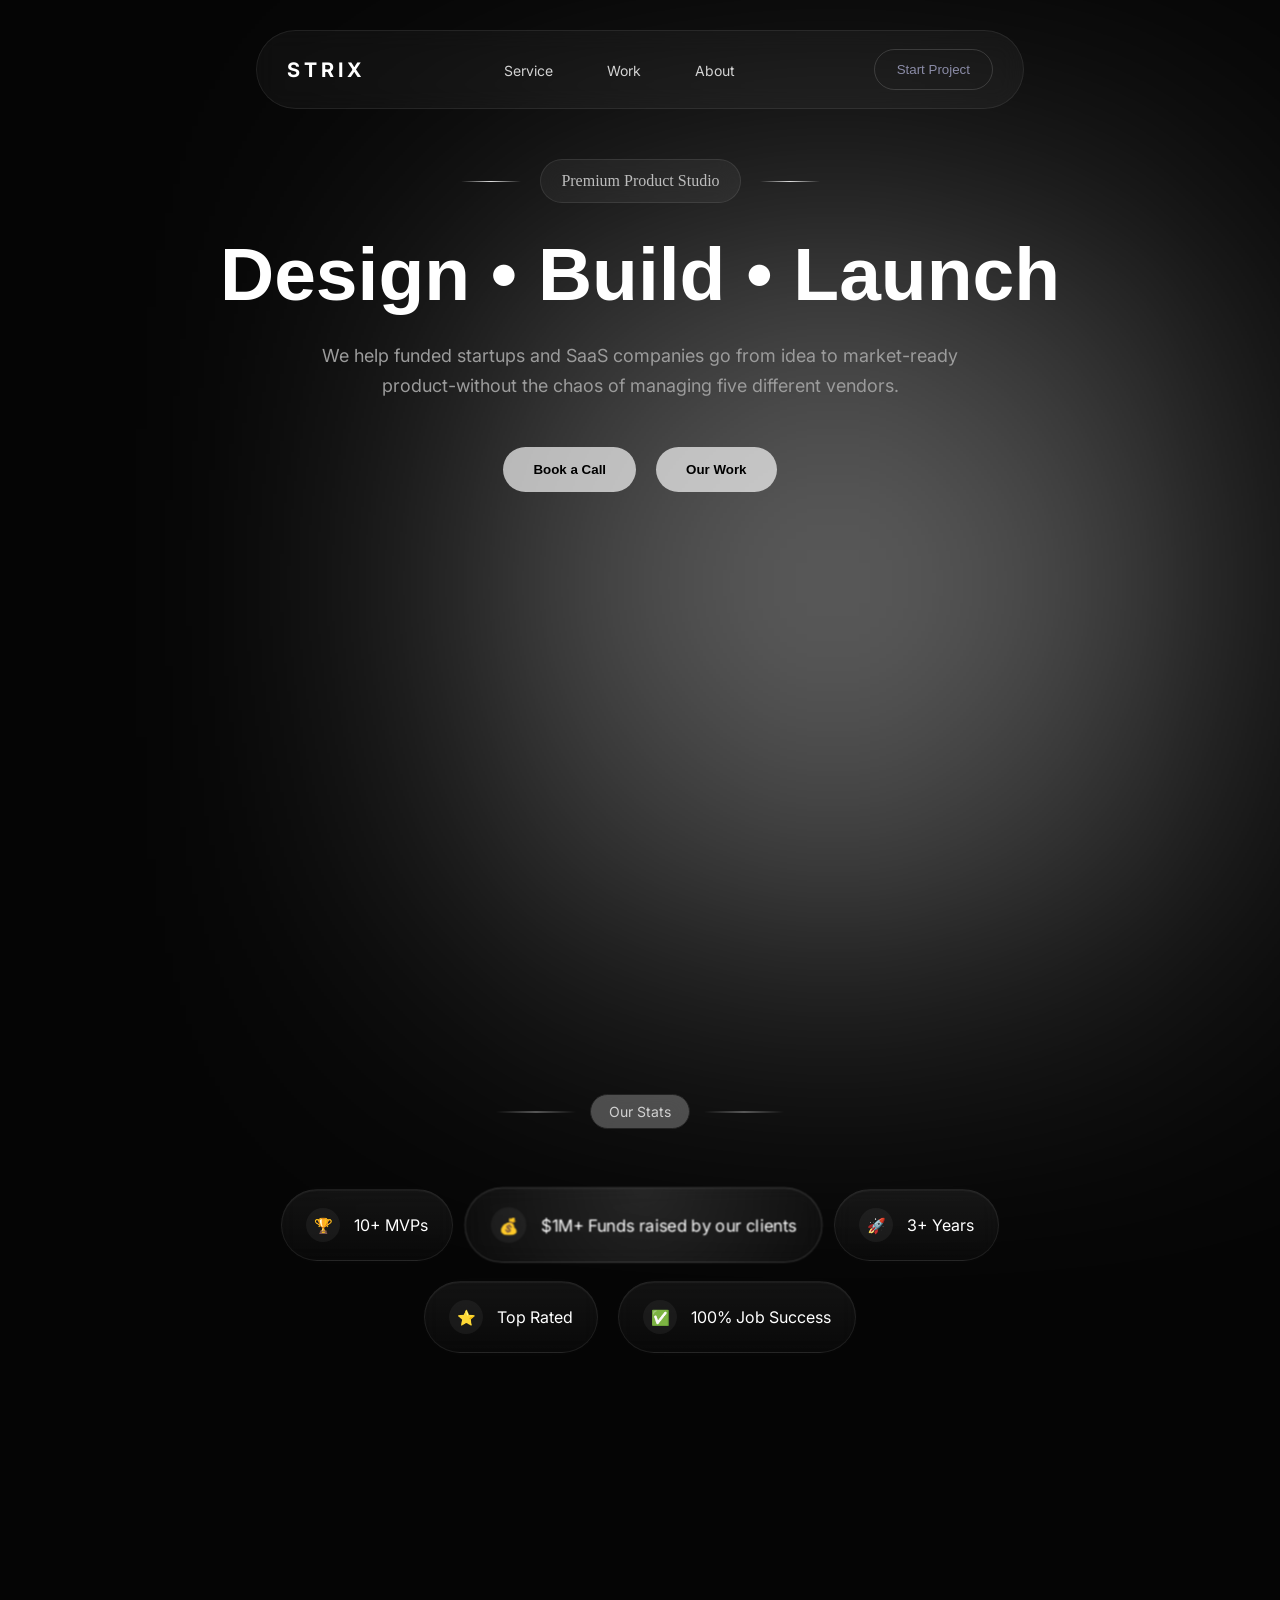
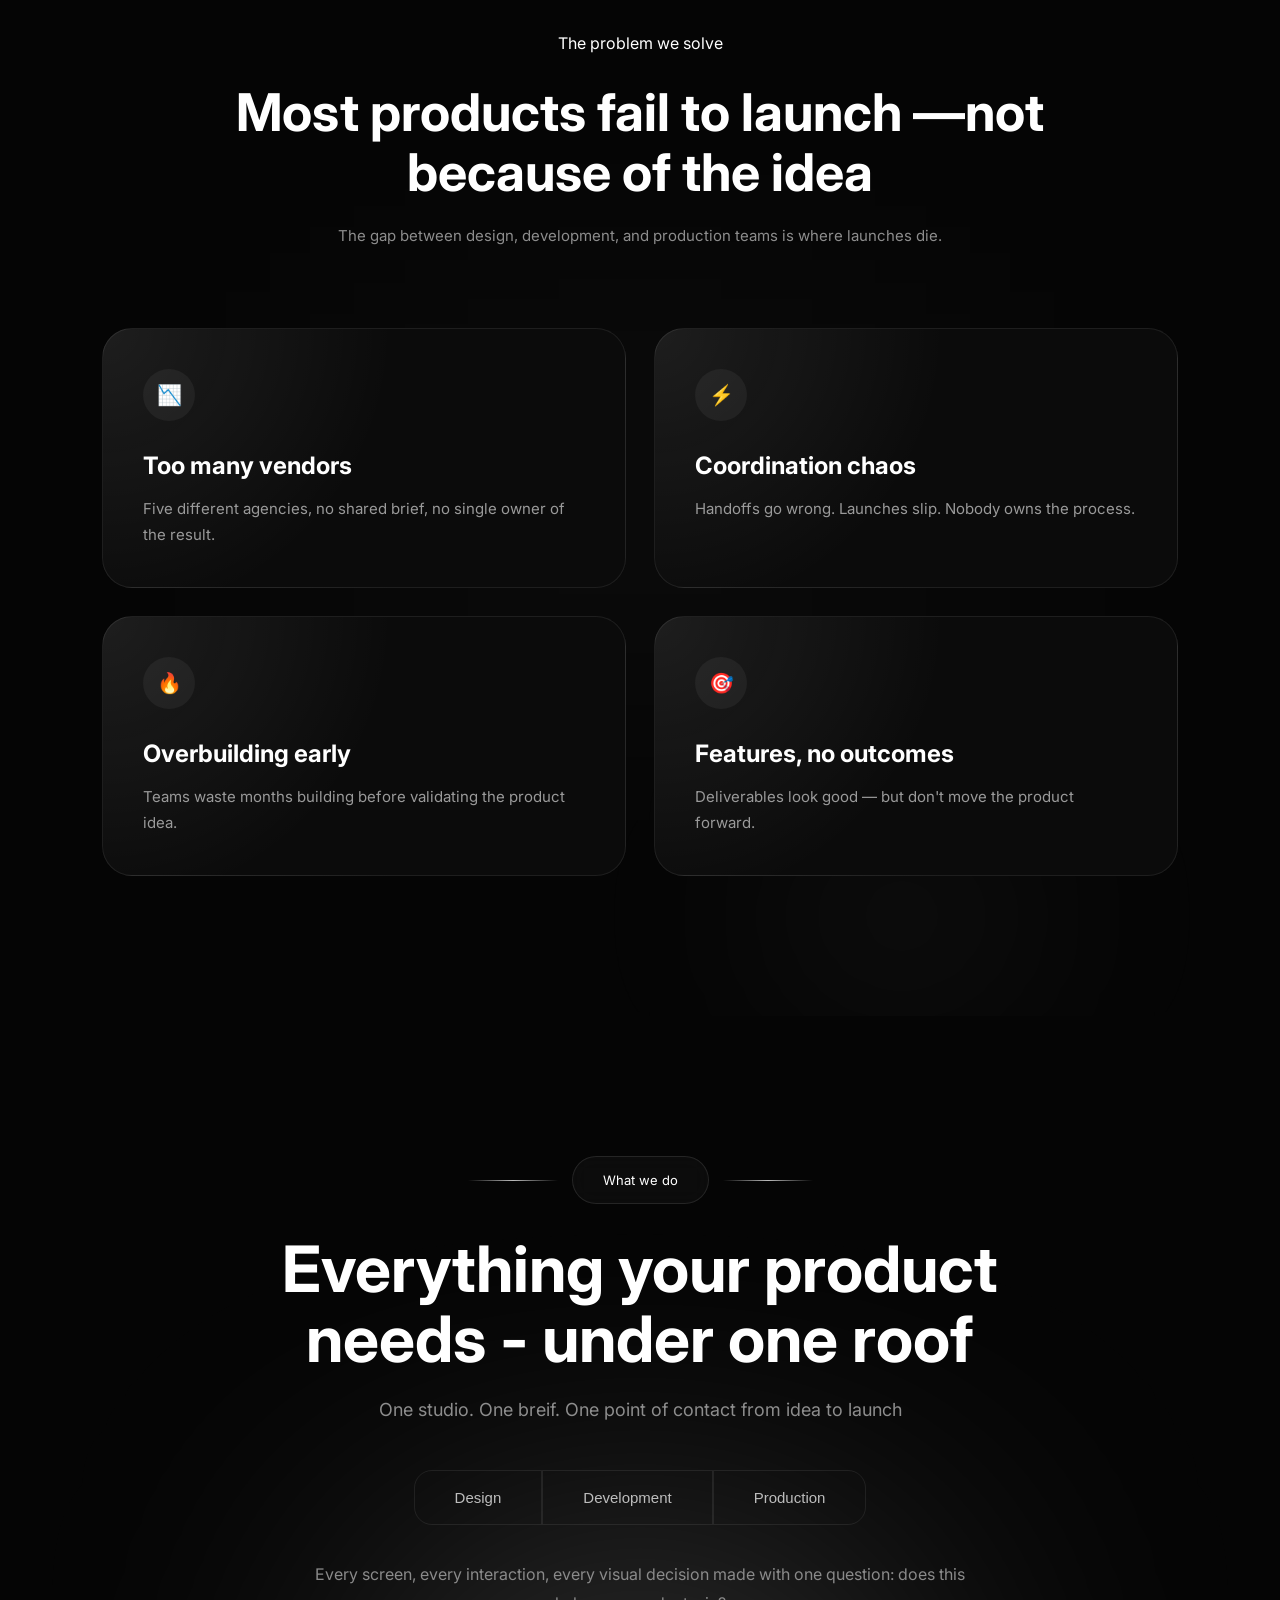
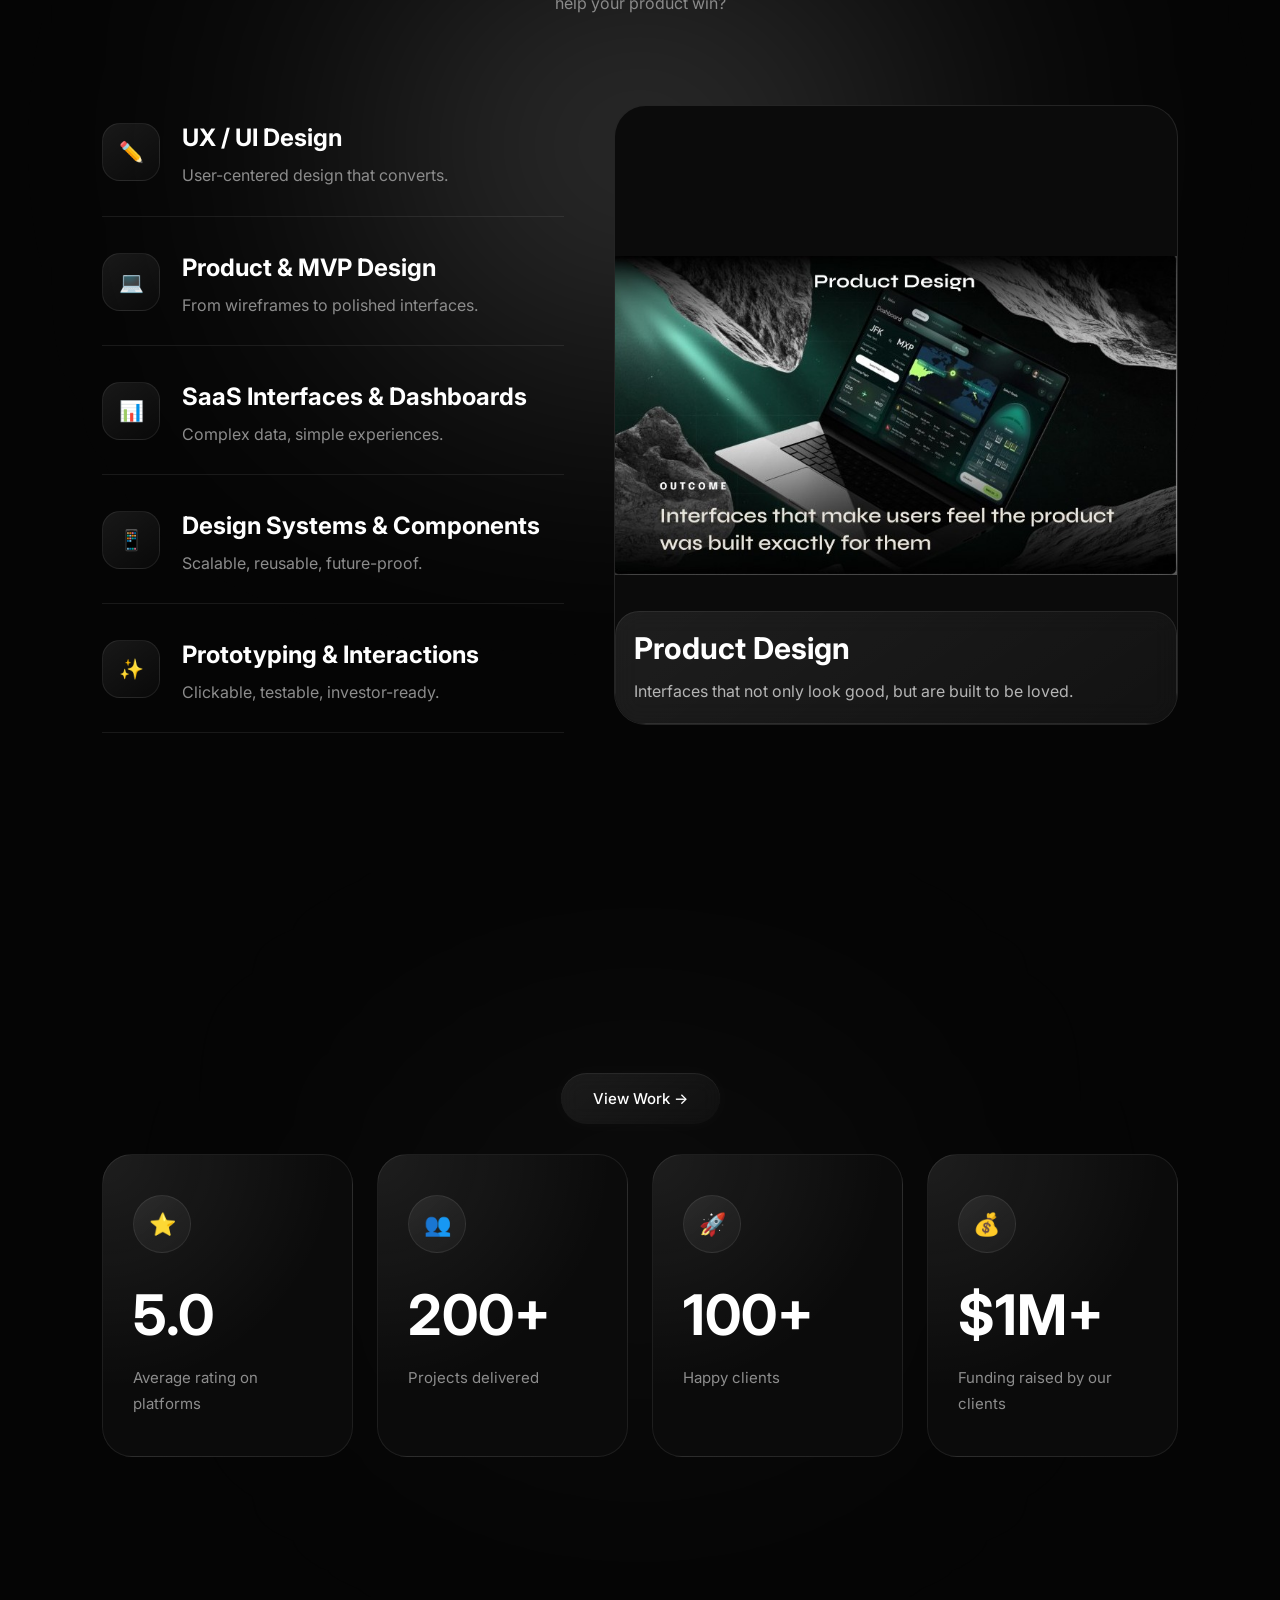
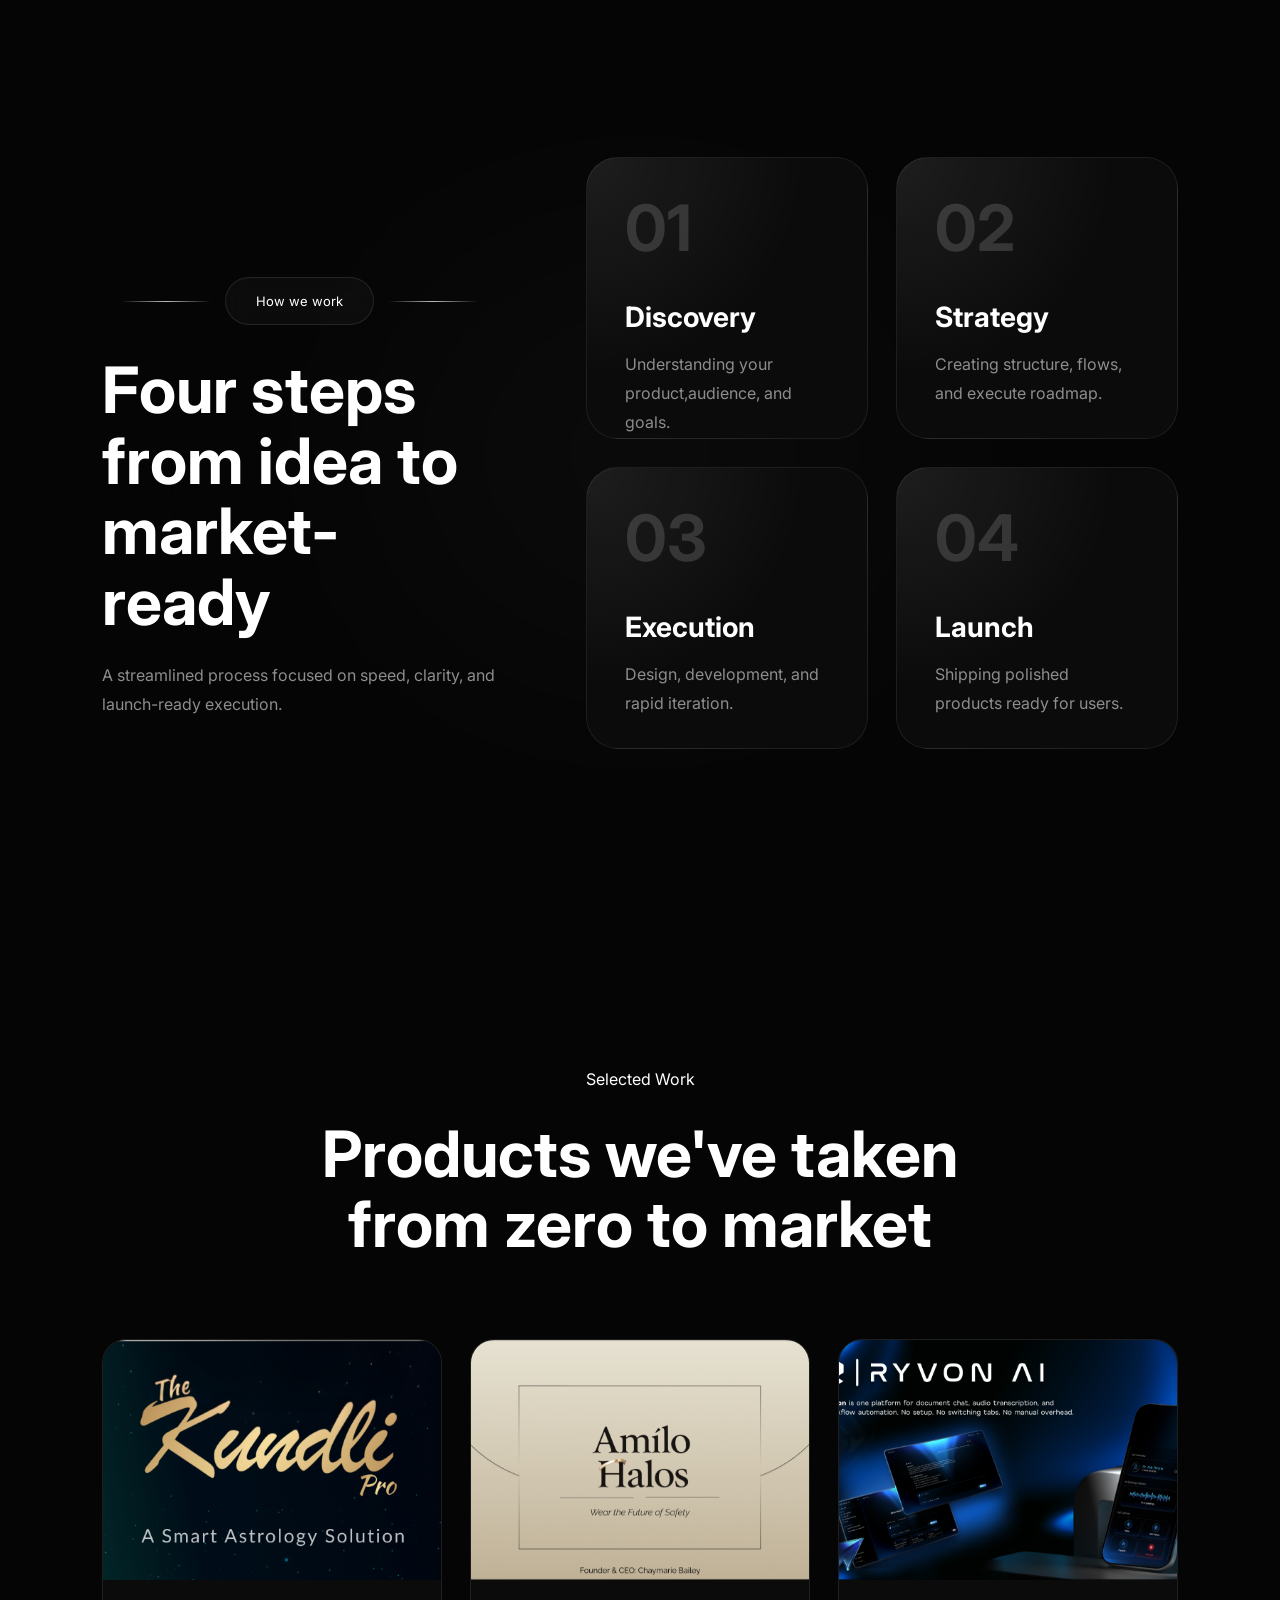
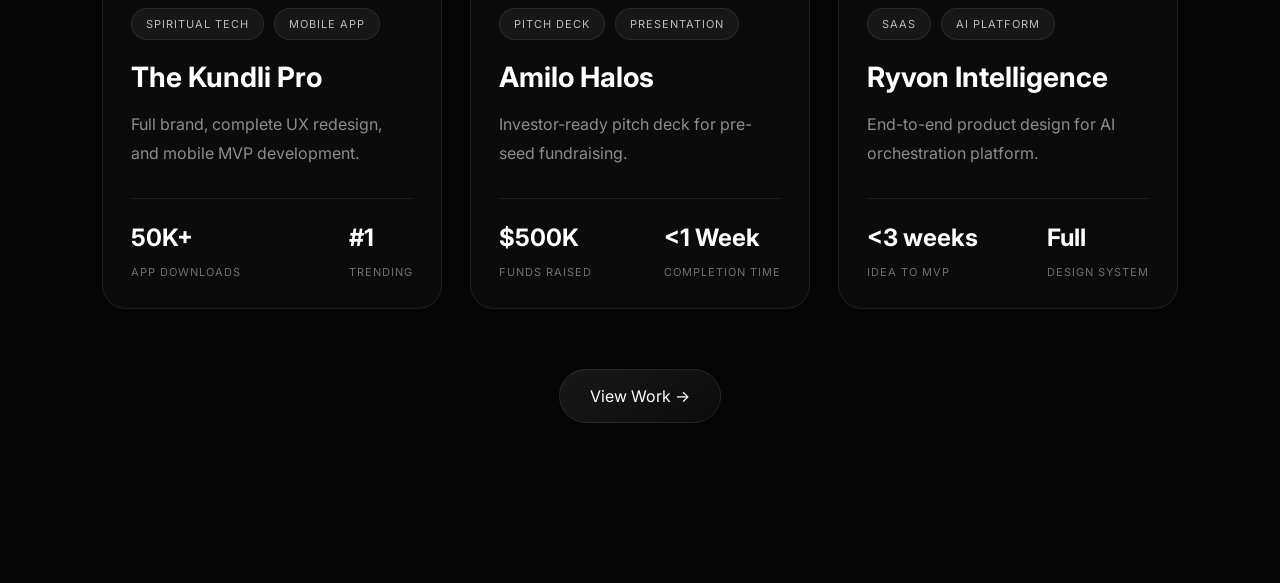
==== commit f8606f53: "reso;ved merge conflict" ====
--- a/hpge.html
+++ b/hpge.html
@@ -1,451 +1,452 @@
-<!DOCTYPE html>
-<html lang="en">
-<head>
-    <meta charset="UTF-8">
-    <meta name="viewport" content="width=device-width, initial-scale=1.0">
-    <title>Strix Landing Page</title>
-
-    <link rel="stylesheet" href="style.css"> 
-    <link rel="preconnect" href="https://fonts.googleapis.com">
-    <link href="https://fonts.googleapis.com/css2?family=Inter:wght@300;400;500;600;700&display=swap" rel="stylesheet">
-</head>
-<body>
-
-    <!--Navigation region-->
-    <nav class="navbar">
-
-        <div class="logo">
-            STRIX
-        </div>
-         
-        <ul class="nav-links">
-            
-            <li> <a href="#"> Service </a>  </li>
-            <li> <a href="#"> Work </a> </li>
-            <li> <a href="#"> About </a> </li>
-        </ul>
-
-        <button class="nav-btn">
-            Start Project
-        </button>
-           
-    </nav>
-    <section class="hero">
-        <div class="hero-content">
-            <div class="hero-tag">
-                Premium Product Studio
-            </div>
-
-            <h1>
-                Design • Build • Launch
-            </h1>
-            <p>
-                We help funded startups and SaaS companies go from idea to market-ready product-without the chaos of managing five different vendors.
-            </p>
-            <div class="hero-btn">
-                <button class="f-btn">
-                    Book a Call
-                </button>
-
-                <button class="s-btn">
-                    Our Work
-                </button>
-            </div>
-        </div>
-    </section>
-
-
-    <section class="stats">
-        <div class="s-label">
-            <span></span>
-            <p>Our Stats</p>
-            <span></span>
-        </div>
-
-        <div class="s-wrapper">
-              <div class="stats-row">
-                <div class="stat-card">
-                    <div class="icon">🏆</div>
-                    <p>10+ MVPs</p>
-                </div>
-                <div class="stat-card active">
-                    <div class="icon">💰</div>
-                    <p>$1M+ Funds raised by our clients</p>
-                </div>
-                <div class="stat-card">
-                    <div class="icon">🚀</div>
-                    <p>3+ Years</p>
-                </div>
-              </div>
-
-                <div class="stats-row">
-                    <div class="stat-card">
-                        <div class="icon">⭐</div>
-                        <p>Top Rated</p>
-                    </div>
-                    <div class="stat-card">
-                        <div class="icon">✅</div>
-                        <p>100% Job Success</p>
-                    </div>
-                </div>
-            
-
-        </div>
-    </section>
-
-
-    <!--problems section -->
-    <section class="problem-section">
-        <div class="section-label">
-            <span></span>
-            <p>The problem we solve</p>
-            <span></span>
-        </div>
-        
-        <h2 class="problem-title">
-            Most products fail to launch —not because of the idea
-        </h2>
-        <p class="problem-subtitle">
-            The gap between design, development, and production 
-            teams is where launches die.
-        </p>
-        <div class="problem-grid">
-            
-            <div class="problem-card">
-                <div class="problem-icon">📉</div>
-                <h3>Too many vendors</h3>
-                
-                <p>
-                    Five different agencies, no shared brief,
-                    no single owner of the result.
-                </p>
-            </div>
-            <div class="problem-card">
-                <div class="problem-icon">⚡</div>
-                
-                <h3>Coordination chaos</h3>
-                <p>
-                    Handoffs go wrong. Launches slip.
-                    Nobody owns the process.
-                </p>
-            </div>
-            
-            <div class="problem-card">
-                <div class="problem-icon">🔥</div>
-                
-                <h3>Overbuilding early</h3>
-                
-                <p>
-                    Teams waste months building before
-                    validating the product idea.
-                </p>
-            </div>
-            <div class="problem-card">
-                <div class="problem-icon">🎯</div>
-                
-                <h3>Features, no outcomes</h3>
-                
-                <p>
-                    Deliverables look good —
-                    but don't move the product forward.
-                </p>
-            </div>
-        </div>
-    </section>
-    <section class="what-we-do">
-        <div class="section-tag">
-            <span></span>
-            <p>What we do</p>
-            <span></span>
-        </div>
-        <h2 class="what-title">
-            Everything your product needs - under one roof
-        </h2>
-        <p class="what-subtitle">
-            One studio. One breif. One point of contact from idea to launch
-    
-        </p>
-    
-        <div class="service-tabs">
-            <button class="tab active-tab">
-                Design
-            </button>
-
-            <button class="tab active-tab">
-                Development
-            </button>
-        
-            <button class="tab active-tab">
-                Production
-            </button>
-
-    
-        </div>
-    
-        <p class="tabs-description">
-    
-            Every screen, every interaction, every visual decision made with 
-    
-            one question: does this help your product win?
-    
-        </p>
-
-
-        <div class="what-container">
-
-            <div class="services-list">
-
-                <div class="service-item active-service">
-
-                    <div class="service-icon">✏️</div>
-                    <div>    
-                        <h3>UX / UI Design</h3>
-                        <p>User-centered design that converts.</p>
-                    </div>
-                </div>
-
-                <div class="service-item active-service">
-                    <div class="service-icon">💻</div>
-                    <div>
-                        <h3>Product & MVP Design</h3>
-                        <p>From wireframes to polished interfaces.</p>
-                    </div>
-                </div>
-                
-                <div class="service-item active-service">
-                    <div class="service-icon">📊</div>
-                    <div>
-                        <h3>SaaS Interfaces & Dashboards</h3>
-                        <p>Complex data, simple experiences.</p>
-                    </div>
-                </div>
-                <div class="service-item active-service">
-                    <div class="service-icon">📱</div>
-                    <div>
-                        <h3>Design Systems & Components</h3>
-                        <p>Scalable, reusable, future-proof.</p>
-                    </div>
-                </div>
-                <div class="service-item active-service">
-                    <div class="service-icon">✨</div>
-                    <div>
-                        <h3>Prototyping & Interactions</h3>
-                        <p>Clickable, testable, investor-ready.</p>
-                    </div>
-                </div>
-            </div>
-            <div class="preview-card">
-                <img src="images/dashboard.jpeg" alt="dashboard">
-                <div class="preview-overlay">
-                    <h3>Product Design</h3>
-                    <p>
-                        Interfaces that not only look good,
-                        but are built to be loved.
-                    </p>
-                </div>
-            </div>
-        </div>
-    </section>
-    <section class = "metrics-section">
-        <div class="button-wrapper">
-            <a href ="ourwork.html" class="work-btn"> View Work -> </a>
-        </div>
-
-    <div class="metrics-grid">
-
-        <div class="metric-card">
-            <div class="metric-icon">  ⭐  </div>
-            <h2>5.0</h2>
-            <p>Average rating on platforms</p>
-
-        </div>
-
-        <div class="metric-card">
-
-            <div class="metric-icon">  👥 </div>
-            <h2>200+</h2>
-            <p>Projects delivered</p>
-
-        </div>
-
-        <div class="metric-card">
-
-            <div class="metric-icon">  🚀  </div>
-            <h2>100+</h2>
-            <p>Happy clients</p>
-        </div>
-
-        <div class="metric-card">
-            <div class="metric-icon">   💰  </div>
-            <h2>$1M+</h2>
-            <p>Funding raised by our clients</p>
-
-        </div>
-
-    </div>
-
-</section>
-
-    <section class="process-section">
-        <div class="process-left">
-            <div class="section-tag">
-                <span></span>
-                <p>How we work</p>
-                <span></span>
-            </div>
-
-            <h2 class="process-title">
-                Four steps from idea
-                to market-ready
-            </h2>
-            <p class="process-subtitle">
-                 A streamlined process focused on speed,
-                clarity, and launch-ready execution.
-            </p>
-            
-        </div>
-        <div class="process-right">
-
-            <div class="process-card">
-                <div class="process-number">
-                    01
-                </div>
-                <h3>Discovery</h3>
-                <p>
-                    Understanding your product,audience, and goals.
-                </p>
-            </div> 
-            <div class="process-card">
-
-                <div class="process-number">02</div>
-                <h3>Strategy</h3>
-                <p>
-                    Creating structure, flows, and execute roadmap.
-                </p>
-            </div>
-
-            <div class="process-card">
-                <div class="process-number">03</div>
-                <h3>Execution</h3>
-                <p>
-                    Design, development, and rapid iteration.
-                </p>
-            </div>
-
-             <div class="process-card">
-                <div class="process-number">04</div>
-                <h3>Launch</h3>
-                <p>
-                    Shipping polished products ready for users.
-                </p>
-            </div>
-
-        </div>
-        
-    </section>
-    <section class="work-section">
-
-        <div class="s-tag">
-            <span></span>
-            <p>Selected Work</p>
-            <span></span>
-        </div>
-
-        <h2 class="work-title">
-            Products we've taken from zero to market
-        </h2>
-        <div class="work-grid">
-            <div class="work-card">
-                 <div class="work-image">
-                    <img src="images/pro1." alt="">
-                 </div>
-                <div class="work-content">
-                    <div class="work-tags">
-                        <span>SPIRITUAL TECH</span>
-                        <span>MOBILE APP</span>
-                    </div>
-                    <h3>The Kundli Pro</h3>
-                    <p>
-                        Full brand, complete UX redesign, and mobile MVP development.
-                    </p>
-
-                    <div class="work-stats">
-                        <div>
-                            <h4>50K+</h4>
-                            <span>APP DOWNLOADS</span>
-                        </div>
-                        <div>
-                            <h4>#1</h4>
-                            <span>TRENDING</span>
-                        </div>
-
-                     </div>
-
-                </div>
-
-            </div>
-            <div class="work-card">
-                <div class="work-image">
-                    <img src="images/pro2." alt="">
-                </div>
-                <div class="work-content">
-                    <div class="work-tags">
-                        <span>PITCH DECK</span>
-                        <span>PRESENTATION</span>
-                    </div>
-
-                    <h3>Amilo Halos</h3>
-                    <p>
-                        Investor-ready pitch deck for pre-seed fundraising.
-                    </p>
-                    <div class="work-stats">
-                        <div>
-                            <h4>$500K</h4>
-                            <span>FUNDS RAISED</span>
-                        </div>
-                        <div>
-                            <h4>&lt;1 Week</h4>
-                            <span>COMPLETION TIME</span>
-                        </div>
-                    </div>
-
-                </div>
-            </div>
-            <div class="work-card">
-                <div class="work-image">
-                    <img src="images/pro3.jpg" alt="">
-                </div>
-                <div class="work-content">
-                    <div class="work-tags">
-                        <span>SAAS</span>
-                        <span>AI PLATFORM</span>
-                    </div>
-                    <h3>Ryvon Intelligence</h3>
-                    <p>
-                        End-to-end product design for AI orchestration platform.
-                    </p>
-                    <div class="work-stats">
-                        <div>
-                            <h4>&lt;3 weeks</h4>
-                            <span>IDEA TO MVP</span>
-                        </div>
-                        <div>
-                            <h4>Full</h4>
-                            <span>DESIGN SYSTEM</span>
-                        </div>
-                    </div>
-                </div>
-            </div>
-
-        </div>
-        <div class="work-button">
-            <a href="ourwork.html" class="view-work-btn">
-                View Work ->
-            </a>
-        </div>
-            
-    </section>
-
-
-</body>
-</html>
+<!DOCTYPE html>
+<html lang="en">
+<head>
+    <meta charset="UTF-8">
+    <meta name="viewport" content="width=device-width, initial-scale=1.0">
+    <title>Strix Landing Page</title>
+
+    <link rel="stylesheet" href="style.css"> 
+    <link rel="preconnect" href="https://fonts.googleapis.com">
+    <link href="https://fonts.googleapis.com/css2?family=Inter:wght@300;400;500;600;700&display=swap" rel="stylesheet">
+</head>
+<body>
+
+    <!--Navigation region-->
+    <nav class="navbar">
+
+        <div class="logo">
+            STRIX
+        </div>
+         
+        <ul class="nav-links">
+            
+            <li> <a href="#"> Service </a>  </li>
+            <li> <a href="#"> Work </a> </li>
+            <li> <a href="#"> About </a> </li>
+        </ul>
+
+        <button class="nav-btn">
+            Start Project
+        </button>
+           
+    </nav>
+    <section class="hero">
+        <div class="hero-content">
+            <div class="hero-tag">
+                Premium Product Studio
+            </div>
+
+            <h1>
+                Design • Build • Launch
+            </h1>
+            <p>
+                We help funded startups and SaaS companies go from idea to market-ready product-without the chaos of managing five different vendors.
+            </p>
+            <div class="hero-btn">
+                <button class="f-btn">
+                    Book a Call
+                </button>
+
+                <button class="s-btn">
+                    Our Work
+                </button>
+            </div>
+        </div>
+    </section>
+
+
+    <section class="stats">
+        <div class="s-label">
+            <span></span>
+            <p>Our Stats</p>
+            <span></span>
+        </div>
+
+        <div class="s-wrapper">
+              <div class="stats-row">
+                <div class="stat-card">
+                    <div class="icon">🏆</div>
+                    <p>10+ MVPs</p>
+                </div>
+                <div class="stat-card active">
+                    <div class="icon">💰</div>
+                    <p>$1M+ Funds raised by our clients</p>
+                </div>
+                <div class="stat-card">
+                    <div class="icon">🚀</div>
+                    <p>3+ Years</p>
+                </div>
+              </div>
+
+                <div class="stats-row">
+                    <div class="stat-card">
+                        <div class="icon">⭐</div>
+                        <p>Top Rated</p>
+                    </div>
+                    <div class="stat-card">
+                        <div class="icon">✅</div>
+                        <p>100% Job Success</p>
+                    </div>
+                </div>
+            
+
+        </div>
+    </section>
+
+
+    <!--problems section -->
+    <section class="problem-section">
+        <div class="section-label">
+            <span></span>
+            <p>The problem we solve</p>
+            <span></span>
+        </div>
+        
+        <h2 class="problem-title">
+            Most products fail to launch —not because of the idea
+        </h2>
+        <p class="problem-subtitle">
+            The gap between design, development, and production 
+            teams is where launches die.
+        </p>
+        <div class="problem-grid">
+            
+            <div class="problem-card">
+                <div class="problem-icon">📉</div>
+                <h3>Too many vendors</h3>
+                
+                <p>
+                    Five different agencies, no shared brief,
+                    no single owner of the result.
+                </p>
+            </div>
+            <div class="problem-card">
+                <div class="problem-icon">⚡</div>
+                
+                <h3>Coordination chaos</h3>
+                <p>
+                    Handoffs go wrong. Launches slip.
+                    Nobody owns the process.
+                </p>
+            </div>
+            
+            <div class="problem-card">
+                <div class="problem-icon">🔥</div>
+                
+                <h3>Overbuilding early</h3>
+                
+                <p>
+                    Teams waste months building before
+                    validating the product idea.
+                </p>
+            </div>
+            <div class="problem-card">
+                <div class="problem-icon">🎯</div>
+                
+                <h3>Features, no outcomes</h3>
+                
+                <p>
+                    Deliverables look good —
+                    but don't move the product forward.
+                </p>
+            </div>
+        </div>
+    </section>
+    <section class="what-we-do">
+        <div class="section-tag">
+            <span></span>
+            <p>What we do</p>
+            <span></span>
+        </div>
+        <h2 class="what-title">
+            Everything your product needs - under one roof
+        </h2>
+        <p class="what-subtitle">
+            One studio. One breif. One point of contact from idea to launch
+    
+        </p>
+    
+        <div class="service-tabs">
+            <button class="tab active-tab">
+                Design
+            </button>
+
+            <button class="tab active-tab">
+                Development
+            </button>
+        
+            <button class="tab active-tab">
+                Production
+            </button>
+
+    
+        </div>
+    
+        <p class="tabs-description">
+    
+            Every screen, every interaction, every visual decision made with 
+    
+            one question: does this help your product win?
+    
+        </p>
+
+
+        <div class="what-container">
+
+            <div class="services-list">
+
+                <div class="service-item active-service">
+
+                    <div class="service-icon">✏️</div>
+                    <div>    
+                        <h3>UX / UI Design</h3>
+                        <p>User-centered design that converts.</p>
+                    </div>
+                </div>
+
+                <div class="service-item active-service">
+                    <div class="service-icon">💻</div>
+                    <div>
+                        <h3>Product & MVP Design</h3>
+                        <p>From wireframes to polished interfaces.</p>
+                    </div>
+                </div>
+                
+                <div class="service-item active-service">
+                    <div class="service-icon">📊</div>
+                    <div>
+                        <h3>SaaS Interfaces & Dashboards</h3>
+                        <p>Complex data, simple experiences.</p>
+                    </div>
+                </div>
+                <div class="service-item active-service">
+                    <div class="service-icon">📱</div>
+                    <div>
+                        <h3>Design Systems & Components</h3>
+                        <p>Scalable, reusable, future-proof.</p>
+                    </div>
+                </div>
+                <div class="service-item active-service">
+                    <div class="service-icon">✨</div>
+                    <div>
+                        <h3>Prototyping & Interactions</h3>
+                        <p>Clickable, testable, investor-ready.</p>
+                    </div>
+                </div>
+            </div>
+            <div class="preview-card">
+                <img src="images/dashboard.jpeg" alt="dashboard">
+                <div class="preview-overlay">
+                    <h3>Product Design</h3>
+                    <p>
+                        Interfaces that not only look good,
+                        but are built to be loved.
+                    </p>
+                </div>
+            </div>
+        </div>
+    </section>
+    <section class = "metrics-section">
+        <div class="button-wrapper">
+            <a href ="ourwork.html" class="work-btn"> View Work -> </a>
+        </div>
+
+    <div class="metrics-grid">
+
+        <div class="metric-card">
+            <div class="metric-icon">  ⭐  </div>
+            <h2>5.0</h2>
+            <p>Average rating on platforms</p>
+
+        </div>
+
+        <div class="metric-card">
+
+            <div class="metric-icon">  👥 </div>
+            <h2>200+</h2>
+            <p>Projects delivered</p>
+
+        </div>
+
+        <div class="metric-card">
+
+            <div class="metric-icon">  🚀  </div>
+            <h2>100+</h2>
+            <p>Happy clients</p>
+        </div>
+
+        <div class="metric-card">
+            <div class="metric-icon">   💰  </div>
+            <h2>$1M+</h2>
+            <p>Funding raised by our clients</p>
+
+        </div>
+
+    </div>
+
+    </section>
+
+    <section class="process-section">
+        <div class="process-left">
+            <div class="section-tag">
+                <span></span>
+                <p>How we work</p>
+                <span></span>
+            </div>
+
+            <h2 class="process-title">
+                Four steps from idea
+                to market-ready
+            </h2>
+            <p class="process-subtitle">
+                 A streamlined process focused on speed,
+                clarity, and launch-ready execution.
+            </p>
+            
+        </div>
+        <div class="process-right">
+
+            <div class="process-card">
+                <div class="process-number">
+                    01
+                </div>
+                <h3>Discovery</h3>
+                <p>
+                    Understanding your product,audience, and goals.
+                </p>
+            </div> 
+            <div class="process-card">
+
+                <div class="process-number">02</div>
+                <h3>Strategy</h3>
+                <p>
+                    Creating structure, flows, and execute roadmap.
+                </p>
+            </div>
+
+            <div class="process-card">
+                <div class="process-number">03</div>
+                <h3>Execution</h3>
+                <p>
+                    Design, development, and rapid iteration.
+                </p>
+            </div>
+
+             <div class="process-card">
+                <div class="process-number">04</div>
+                <h3>Launch</h3>
+                <p>
+                    Shipping polished products ready for users.
+                </p>
+            </div>
+
+        </div>
+        
+    </section>
+    <section class="work-section">
+
+        <div class="s-tag">
+            <span></span>
+            <p>Selected Work</p>
+            <span></span>
+        </div>
+
+        <h2 class="work-title">
+            Products we've taken from zero to market
+        </h2>
+        <div class="work-grid">
+            <div class="work-card">
+                 <div class="work-image">
+                    <img src="images/pro1.png" alt="">
+                 </div>
+                <div class="work-content">
+                    <div class="work-tags">
+                        <span>SPIRITUAL TECH</span>
+                        <span>MOBILE APP</span>
+                    </div>
+                    <h3>The Kundli Pro</h3>
+                    <p>
+                        Full brand, complete UX redesign, and mobile MVP development.
+                    </p>
+
+                    <div class="work-stats">
+                        <div>
+                            <h4>50K+</h4>
+                            <span>APP DOWNLOADS</span>
+                        </div>
+                        <div>
+                            <h4>#1</h4>
+                            <span>TRENDING</span>
+                        </div>
+
+                     </div>
+
+                </div>
+
+            </div>
+            <div class="work-card">
+                <div class="work-image">
+                    <img src="images/pro2.png" alt="">
+                </div>
+                <div class="work-content">
+                    <div class="work-tags">
+                        <span>PITCH DECK</span>
+                        <span>PRESENTATION</span>
+                    </div>
+
+                    <h3>Amilo Halos</h3>
+                    <p>
+                        Investor-ready pitch deck for pre-seed fundraising.
+                    </p>
+                    <div class="work-stats">
+                        <div>
+                            <h4>$500K</h4>
+                            <span>FUNDS RAISED</span>
+                        </div>
+                        <div>
+                            <h4>&lt;1 Week</h4>
+                            <span>COMPLETION TIME</span>
+                        </div>
+                    </div>
+
+                </div>
+            </div>
+            <div class="work-card">
+                <div class="work-image">
+                    <img src="images/pro3.png" alt="">
+                </div>
+                <div class="work-content">
+                    <div class="work-tags">
+                        <span>SAAS</span>
+                        <span>AI PLATFORM</span>
+                    </div>
+                    <h3>Ryvon Intelligence</h3>
+                    <p>
+                        End-to-end product design for AI orchestration platform.
+                    </p>
+                    <div class="work-stats">
+                        <div>
+                            <h4>&lt;3 weeks</h4>
+                            <span>IDEA TO MVP</span>
+                        </div>
+                        <div>
+                            <h4>Full</h4>
+                            <span>DESIGN SYSTEM</span>
+                        </div>
+                    </div>
+                </div>
+            </div>
+
+        </div>
+        <div class="work-button">
+            <a href="ourwork.html" class="view-work-btn">
+                View Work ->
+            </a>
+        </div>
+            
+    </section>
+
+
+
+</body>
+</html>
--- a/style.css
+++ b/style.css
@@ -1,1162 +1,2326 @@
-*{
-    margin:0;
-    padding:0;
-    box-sizing: border-box;
-
-}
-
-body{
-    font-family:'Inter',sans-serif;
-    background:#050505;
-    color:white;
-    overflow-x: hidden;
-
-}
-
-body::before{
-    content:'';
-    position:absolute;
-
-    width:666Px;
-    height:666px;
-
-    background: rgb(255, 255, 255);
-    filter: blur(150px);
-    opacity: 0.36;
-    top: 250px;
-    left: 500px;
-    z-index: -1;
-}
-
-/*Navbar*/
-.navbar{
-    width:60%;
-    margin:30px auto;
-    margin-bottom: 50px;
-    padding: 18px 30px ;
-    display:flex;
-    justify-content:space-between;
-    align-items:center;
-    border-radius:80px;
-    background:rgba(255,255,255,0.04);
-    border:1px solid rgba(255,255,255,0.08);
-    backdrop-filter:blur(12px);
-}
-.logo{
-    font-size: 20px;
-    font-weight: 700;
-    letter-spacing: 4px;
-   
-}
-.nav-links{
-    display:flex;
-    gap: 18px;
-    list-style: none; 
-}
-
-.nav-links li a{
-    text-decoration: none;
-    color: #d3d3d3;
-    font-size: 14px;
-    padding: 10px 18px ;
-    border-radius: 40px;
-    transition: 0.3s;
-
-}
-.nav-links a:hover{
-    background: rgba(255,255,255,0.08);
-    color:white;
-    transform: translateY(-3px);
-}
-.nav-btn{
-    padding: 12px 22px;
-    background: transparent;
-    border: 1px solid rgba(255,255,255,0.15);
-    border-radius: 50px;
-    color: rgb(139, 140, 167);
-    cursor:pointer;
-    transition: 0.3s;
-}
-.nav-btn:hover{
-    background: rgba(255,255,255,0.08);
-    color:white;
-    transform: translateY(-3px);
-}
-
-
-/* Hero section*/
-.hero{
-    min-height: 85vh;
-    display: flex;
-    justify-content: center;
-    text-align: center;
-    padding: 0 8%;
-    margin-top: 50px;
-    margin-bottom: 50px;
-    
-}
-.hero-content{
-    max-width: 900px;
-}
-.hero-tag{
-    display: inline-block;
-    padding: 12px 20px;
-    border-radius: 50px;
-    background: rgba(255,255,255,0.05);
-    border: 1px solid rgba(225,225,225,0.1);
-    color: #bdbdbd;
-    font-family:cursive;
-    font-size: 16px;
-    margin-bottom: 30px;
-    backdrop-filter: blur(10px);
-    
-}
-/* LEFT LINE */
-
-.hero-tag::before{
-
-    content:'';
-    position:absolute;
-    width:60px;
-    height:1px;
-    background:linear-gradient( to right, transparent, rgba(225,225,225),transparent);
-    left:-80px;
-    top:50%;
-}
-
-
-/* RIGHT LINE */
-
-.hero-tag::after{
-
-    content:'';
-    position:absolute;
-    width:60px;
-    height:1px;
-     background:linear-gradient( to right, transparent, rgba(225,225,225),transparent);
-    right:-80px;
-    top:50%;
-}
-
-.hero h1{
-    font-size: 75px;
-    font-family: sans-serif;
-    line-height: 1.1;
-    color: white;
-    margin-bottom: 25px;
-}
-.hero p{
-    max-width: 650px;
-    margin:auto;
-    color: #9b9b9b;
-    font-size: 18px;
-    line-height: 1.7;
-
-}
-
-.hero-btn{
-    margin-top: 45px;
-    display: flex;
-    justify-content: center;
-    gap: 20px;
-}
-
-.f-btn{
-    padding:15px 30px;
-    border:none;
-    border-radius:50px;
-    background:rgba(255, 255, 255, 0.666);
-    color:black;
-    font-weight:600;
-    cursor:pointer;
-    transition:0.3s;
-}
-
-.f-btn:hover{
-    transform: translateY(-4px);
-}
-
-.s-btn{
-    padding:15px 30px;
-    border:none;
-    border-radius:50px;
-    background:rgba(255, 255, 255, 0.666);
-    color:black;
-    font-weight:600;
-    cursor:pointer;
-    transition:0.3s;
-}
-
-.s-btn:hover{
-    transform: translateY(-4px);
-}
-
-
-
-/*Our stats*/
-.stats{
-    
-    display: flex;
-    justify-content: center;
-    text-align: center;
-    padding: 120px 8%;
-    position: relative;
-    flex-direction: column;
-    margin-top: 50px;
-}
-.s-label{
-    display: flex;
-    align-items: center;
-    justify-content: center;
-    gap: 14px;
-
-    margin-bottom: 60px;
-    
-}
-.s-label span{
-    width: 80px;
-    height: 2px;
-
-    background: linear-gradient(
-        to right,
-        transparent,
-        rgba(255, 255, 255, 0.3),
-        transparent
-    );
-}
-.s-label p{
-    font-size: 14px;
-    padding: 8px 18px;
-    border-radius: 999px;
-    border: 1px solid #222;
-    background: rgba(225,225,225,0.3);
-    color:#d1d1d1;
-    backdrop-filter: blur(10px);
-}
-.s-wrappper{
-    display: flex;
-    flex-direction: column;
-    gap: 20px;
-    justify-content: center;
-    align-items: center;
-    max-width: 900px;
-    margin: auto;
-}
-.stats-row{
-    display: flex;
-    justify-content: center;
-    gap: 20px;
-}
-
-.stat-card{
-    display: flex;
-    align-items: center;
-    margin-bottom: 20px;
-    gap: 14px;
-
-    padding: 18px 24px;
-
-    border-radius: 999px;
-
-    background:
-    linear-gradient(
-        180deg,
-        rgba(255,255,255,0.06),
-        rgba(255,255,255,0.02)
-    );
-
-    border: 1px solid rgba(255,255,255,0.08);
-
-    color: white;
-
-    transition: 0.4s ease;
-
-    backdrop-filter: blur(10px);
-
-    box-shadow:
-    inset 0 1px 1px rgba(255,255,255,0.05),
-    0 0 20px rgba(255,255,255,0.02);
-}
-
-.stat-card:hover{
-    transform: translateY(-5px);
-
-    border-color: rgba(255,255,255,0.2);
-
-    box-shadow:
-    0 10px 30px rgba(255,255,255,0.08);
-}
-
-
-.active{
-    background:
-    radial-gradient(
-        circle at top,
-        rgba(255,255,255,0.12),
-        rgba(255,255,255,0.03)
-    );
-
-    border: 1px solid rgba(255,255,255,0.15);
-
-    transform: scale(1.05);
-}
-
-.icon{
-    width: 34px;
-    height: 34px;
-
-    display: flex;
-    align-items: center;
-    justify-content: center;
-    border-radius: 50%;
-    background: rgba(255,255,255,0.05);
-
-    font-size: 15px;
-}
-@media(max-width:768px){
-
-    .stats-wrapper{
-        gap: 16px;
-    }
-
-    .stat-card{
-        width: 100%;
-        justify-content: center;
-    }
-
-}
-
-/*problem we solve*/
-
-.problem-section{
-    padding: 140px 8%;
-    text-align: center;
-    position: relative;
-    overflow: hidden;
-}
-.problem-section::before{
-    content: "";
-
-    position: absolute;
-    width: 700px;
-    height: 300px;
-    background: #ffffff;
-    filter: blur(140px);
-    top: 45%;
-
-    left: 50%;
-
-    transform: translate(-50%, -50%);
-
-    z-index: -1;
-}
-
-.problem-section::after{
-    content: "";
-
-    position: absolute;
-
-    width: 500px;
-    height: 200px;
-
-    background:
-    radial-gradient(
-        circle,
-        rgba(255,255,255,0.08),
-        transparent 70%
-    );
-
-    filter: blur(100px);
-
-    bottom: 0;
-
-    right: 10%;
-
-    z-index: -1;
-}
-
-.problem-title{
-    font-size: 52px;
-
-    line-height: 1.15;
-
-    max-width: 900px;
-
-    margin: 30px auto 20px;
-
-    color: white;
-
-    font-weight: 700;
-}
-.problem-subtitle{
-    color: #8d8d8d;
-
-    max-width: 650px;
-
-    margin: auto;
-
-    line-height: 1.7;
-
-    font-size: 15px;
-}
-.problem-grid{
-    margin-top: 80px;
-
-    display: grid;
-
-    grid-template-columns: repeat(2, 1fr);
-
-    gap: 28px;
-}
-.problem-card{
-    position: relative;
-
-    padding: 40px;
-
-    border-radius: 30px;
-
-    overflow: hidden;
-
-    text-align: left;
-
-    background:
-    radial-gradient(
-        circle at top left,
-        rgba(255,255,255,0.08),
-        transparent 50%
-    ),
-    #0b0b0b;
-
-    border: 1px solid rgba(255,255,255,0.08);
-
-    transition: 0.4s ease;
-
-    backdrop-filter: blur(10px);
-
-    min-height: 230px;
-}
-.problem-card:hover{
-    transform: translateY(-8px);
-
-    border-color: rgba(255,255,255,0.2);
-
-    box-shadow:
-    0 20px 40px rgba(255,255,255,0.06);
-}
-.problem-icon{
-    width: 52px;
-    height: 52px;
-
-    display: flex;
-    align-items: center;
-    justify-content: center;
-
-    border-radius: 50%;
-
-    background: rgba(255,255,255,0.05);
-
-    margin-bottom: 30px;
-
-    font-size: 20px;
-}
-.problem-card h3{
-    color: white;
-
-    font-size: 24px;
-
-    margin-bottom: 16px;
-}
-.problem-card p{
-    color: #9a9a9a;
-
-    line-height: 1.7;
-
-    font-size: 15px;
-}
-.problem-section::before{
-    content: "";
-
-    position: absolute;
-
-    width: 700px;
-    height: 300px;
-
-    background: rgba(255,255,255,0.04);
-
-    filter: blur(140px);
-
-    top: 40%;
-
-    left: 50%;
-
-    transform: translateX(-50%);
-
-    z-index: -1;
-}
-@media(max-width:768px){
-
-    .problem-grid{
-        grid-template-columns: 1fr;
-    }
-
-    .problem-title{
-        font-size: 38px;
-    }
-
-}
-.what-we-do{
-    position: relative;
-    padding: 140px 8%;
-    background: #050505;
-    overflow: hidden;
-    text-align: center;
-}
-.what-we-do::before{
-    content: "";
-    position: absolute;
-    width: 900px;
-    height: 300px;
-    background:
-    radial-gradient(
-        circle,
-        rgba(255, 255, 255, 0.456),
-        transparent 70%
-    );
-    filter: blur(150px);
-    top: 50%;
-    left: 50%;
-    transform: translate(-50%, -50%);
-    z-index: 0;
-}
-.section-tag{
-    display: flex;
-    align-items: center;
-    justify-content: center;
-    gap: 14px;
-    margin-bottom: 30px;
-    position: relative;
-    z-index: 2;
-}
-
-.section-tag span{
-    width: 90px;
-    height: 1.2px;
-    background:
-    linear-gradient(
-        to right,
-        transparent,
-        rgba(255, 255, 255, 0.729),
-        transparent
-    );
-}
-.section-tag p{
-    padding: 15px 30px;
-    border-radius: 999px;
-    border: 1px solid rgba(255,255,255,0.1);
-    background: rgba(255,255,255,0.03);
-    color: white;
-    font-size: 13px;
-    backdrop-filter: blur(10px);
-}
-.what-title{
-    font-size: 64px;
-    line-height: 1.1;
-    max-width: 900px;
-    margin: auto;
-    color: white;
-    font-weight: 700;
-    position: relative;
-    z-index: 2;
-}
-.what-subtitle{
-    margin-top: 24px;
-    color: #8d8d8d;
-    font-size: 18px;
-    position: relative;
-    z-index: 2;
-}
-.service-tabs{
-    margin-top: 50px;
-    display: flex;
-    justify-content: center;
-    gap: 0;
-    position: relative;
-    z-index: 2;
-}
-
-.tab{
-    padding: 18px 40px;
-    background: transparent;
-    border: 1px solid rgba(255,255,255,0.08);
-    color: #bdbdbd;
-    font-size: 15px;
-    cursor: pointer;
-    transition: 0.4s ease;
-}
-
-.tab:first-child{
-    border-radius: 18px 0 0 18px;
-}
-
-.tab:last-child{
-    border-radius: 0 18px 18px 0;
-}
-
-.active-tab:hover{
-    background: rgba(255,255,255,0.06);
-    color: white;
-    box-shadow:
-    inset 0 1px 1px rgba(255,255,255,0.08);
-}
-
-.tabs-description{
-    margin-top: 35px;
-    color: #8a8a8a;
-    line-height: 1.8;
-    max-width: 650px;
-    margin-inline: auto;
-    position: relative;
-    z-index: 2;
-}
-.what-container{
-    margin-top: 80px;
-    display: grid;
-    grid-template-columns: 0.9fr 1.1fr;
-    gap: 50px;
-    align-items: center;
-    position: relative;
-    z-index: 2;
-}
-.services-list{
-    display: flex;
-    flex-direction: column;
-    gap: 10px;
-}
-.service-item{
-    display: flex;
-    gap: 22px;
-    align-items: flex-start;
-    padding: 26px 0;
-    border-bottom: 1px solid rgba(255,255,255,0.08);
-    text-align: left;
-    opacity: 0.7;
-    transition: 0.4s ease;
-}
-.service-item:hover{
-    opacity: 1;
-}
-
-.active-service{
-    opacity: 1;
-    position: relative;
-}
-.active-service:hover::before{
-    content: "";
-
-    position: absolute;
-
-    left: -20px;
-
-    top: 50%;
-
-    transform: translateY(-50%);
-
-    width: 3px;
-
-    height: 70%;
-
-    background: #4f8cff;
-
-    border-radius: 999px;
-
-    box-shadow:
-    0 0 20px #4f8cff;
-}
-
-.service-icon{
-    width: 58px;
-    height: 58px;
-    min-width: 58px;
-    border-radius: 18px;
-    display: flex;
-    align-items: center;
-    justify-content: center;
-    background:
-    linear-gradient(
-        145deg,
-        rgba(255,255,255,0.08),
-        rgba(255,255,255,0.02)
-    );
-    border: 1px solid rgba(255,255,255,0.08);
-    font-size: 20px;
-}
-.service-item h3{
-    color: white;
-    font-size: 24px;
-    margin-bottom: 10px;
-}
-.service-item p{
-    color: #8c8c8c;
-    line-height: 1.7;
-}
-.preview-card{
-    position: relative;
-    border-radius: 32px;
-    overflow: hidden;
-    border: 1px solid rgba(255,255,255,0.1);
-    background: #0b0b0b;
-    min-height: 620px;
-    display: flex;
-    align-items: center;
-    justify-content: center;
-}
-
-.preview-card img{
-    width: 100%;
-    height: 100%;
-    object-fit: cover;
-}
-.preview-overlay{
-    position: absolute;
-    bottom: 0px;
-    left: 0px;
-    right: 0px;
-    padding: 18px;
-    border-radius: 24px;
-    background:
-    linear-gradient(
-        145deg,
-        rgba(255,255,255,0.08),
-        rgba(255,255,255,0.03)
-    );
-    backdrop-filter: blur(12px);
-    border: 1px solid rgba(255,255,255,0.08);
-    text-align: left;
-}
-.preview-overlay h3{
-    color: white;
-    font-size: 30px;
-    margin-bottom: 12px;
-}
-
-.preview-overlay p{
-    color: #b5b5b5;
-    line-height: 1.7;
-}
-@media(max-width:900px){
-    .what-title{
-        font-size: 42px;
-    }
-    .what-container{
-        grid-template-columns: 1fr;
-    }
-    .service-tabs{
-        flex-wrap: wrap;
-    }
-    .tab{
-        border-radius: 18px;
-    }
-
-}
-.metrics-section{
-    position: relative;
-    padding: 140px 8%;
-    overflow: hidden;
-}
-
-.button-wrapper{
-    display: flex; 
-    justify-content: center;
-    margin-top: 60px;
-}
-.work-btn{
-    display:flex;
-    align-items: center;
-    justify-content: center;
-    padding: 16px 32px;
-    border-radius: 999px;
-    margin-bottom: 30px;
-    background:
-    linear-gradient(
-        145deg,
-        rgba(255,255,255,0.08),
-        rgba(255,255,255,0.03)
-    );
-    border: 1p solid rgba(225,225,225,0.1);
-    color: white;
-    text-decoration: none;
-    font-size: 15px;
-    font-weight: 500;
-    backdrop-filter: blur(10px);
-    transition: 0.4s ease;
-    box-shadow: inset 0 1px 1px rgba(255,255,255,0.08),
-    0 0 20px rgba(255,255,255,0.03);
-}
-.work-btn:hover{
-    transform: translateY(-4px);
-    border-color: rgba(255,255,255,0.2);
-    box-shadow:
-    0 12px 30px rgba(255,255,255,0.08);
-}
-
-.metrics-grid{
-    display: grid;
-    grid-template-columns: repeat(4, 1fr);
-    gap: 24px;
-}
-.metric-card{
-    position: relative;
-    padding: 40px 30px;
-    border-radius: 30px;
-    background:
-    radial-gradient(
-        circle at top left,
-        rgba(255,255,255,0.08),
-        transparent 60%
-    ),
-    #0b0b0b;
-    border: 1px solid rgba(255,255,255,0.08);
-    backdrop-filter: blur(10px);
-    transition: 0.4s ease;
-}
-.metric-card:hover{
-    transform: translateY(-8px);
-    border-color: rgba(255,255,255,0.16);
-    box-shadow:
-    0 20px 50px rgba(255,255,255,0.04);
-}
-.metric-icon{
-    width: 58px;
-    height: 58px;
-    border-radius: 50%;
-    display: flex;
-    align-items: center;
-    justify-content: center;
-    background:
-    linear-gradient(
-        145deg,
-        rgba(255,255,255,0.08),
-        rgba(255,255,255,0.03)
-    );
-    border: 1px solid rgba(255,255,255,0.08);
-    margin-bottom: 28px;
-    font-size: 22px;
-}
-.metric-card h2{
-    font-size: 56px;
-    color: white;
-    margin-bottom: 16px;
-    font-weight: 700;
-}
-.metric-card p{
-    color: #8d8d8d;
-    line-height: 1.7;
-    font-size: 15px;
-}
-.metrics-section::before{
-    content: "";
-    position: absolute;
-    width: 900px;
-    height: 300px;
-    background:
-    radial-gradient(
-        circle,
-        rgba(255,255,255,0.08),
-        transparent 70%
-    );
-    filter: blur(140px);
-    top: 50%;
-    left: 50%;
-    transform: translate(-50%, -50%);
-    z-index: -1;
-}
-@media(max-width:1000px){
-
-    .metrics-grid{
-        grid-template-columns: repeat(2,1fr);
-    }
-
-}
-
-@media(max-width:600px){
-
-    .metrics-grid{
-        grid-template-columns: 1fr;
-    }
-
-}  
-
-
-.process-section{
-    position: relative;
-    padding: 160px 8%;
-    display: grid;
-    grid-template-columns: 0.8fr 1.2fr;
-    gap: 90px;
-    align-items: start;
-    background: #050505;
-    overflow: hidden;
-}
-.process-left{
-    position: sticky;
-    top: 120px;
-    height: fit-content;
-}
-.process-title{
-    font-size: 64px;
-    line-height: 1.1;
-    color: white;
-    margin-top: 30px;
-    margin-bottom: 24px;
-}
-.process-subtitle{
-    color: #8d8d8d;
-    line-height: 1.8;
-    max-width: 500px;
-}
-.process-right{
-    display: grid;
-    grid-template-columns: repeat(2, 1fr);
-    gap: 28px;
-}
-.process-card{
-    position: relative;
-    aspect-ratio: 1 / 1;
-    padding: 38px;
-    border-radius: 32px;
-    background:
-    radial-gradient(
-        circle at top left,
-        rgba(255,255,255,0.08),
-        transparent 55%
-    ),
-    #0b0b0b;
-    border: 1px solid rgba(255,255,255,0.08);
-    backdrop-filter: blur(10px);
-    transition: 0.4s ease;
-    display: flex;
-    flex-direction: column;
-    justify-content: space-between;
-    overflow: hidden;
-}
-.process-card:hover{
-    transform: translateY(-8px);
-    border-color: rgba(255,255,255,0.18);
-    box-shadow:
-    0 20px 40px rgba(255,255,255,0.05);
-}
-.process-number{
-    font-size: 64px;
-    font-weight: 700;
-    color: rgba(255,255,255,0.15);
-    line-height: 1;
-}
-.process-card h3{
-    color: white;
-    font-size: 28px;
-    margin-top: 40px;
-    margin-bottom: 16px;
-}
-.process-card p{
-    color: #8d8d8d;
-    line-height: 1.8;
-}
-.process-section::before{
-    content: "";
-    position: absolute;
-    width: 800px;
-    height: 300px;
-    background:
-    radial-gradient(
-        circle,
-        rgba(255,255,255,0.08),
-        transparent 70%
-    );
-    filter: blur(140px);
-    top: 50%;
-    left: 50%;
-    transform: translate(-50%, -50%);
-    z-index: 0;
-}
-.process-left{
-    position: relative;
-
-    z-index: 2;
-}
-.process-right{
-    display: grid;
-    grid-template-columns: repeat(2, 1fr);
-    gap: 28px;
-    align-content: start;
-}
-
-@media(max-width:1000px){
-
-    .process-section{
-        grid-template-columns: 1fr;
-    }
-
-    .process-right{
-        grid-template-columns: 1fr;
-    }
-
-    .process-title{
-        font-size: 42px;
-    }
-
-    .process-left{
-        position: relative;
-        top: 0;
-    }
-
-}
-.work-section{
-    position:relative;
-    padding: 160px 8%;
-    background: #050505;
-    overflow: hidden;
-    text-align: center;
-}
-.work-section ::before{
-    content: "";
-    position: absolute;
-    width: 900px;
-    height: 300px;
-    background: 
-    radial-gradient(
-        circle, rgba(225,225,255,0.1)
-        transparent 70%
-    );
-    filter: blur(140px);
-    top:40%;
-    left: 50%;
-    transform: translateX(-50%);
-    z-index: 0;
-}
-.work-title{
-    font-size: 64px;
-    line-height: 1.1;
-    color: white;
-    max-width: 700px;
-    margin: 30px auto 80px;
-    position: relative;
-    z-index: 2;
-}
-.work-grid{
-    display: grid;
-    grid-template-columns: repeat(3, 1fr);
-    gap: 28px;
-    position: relative;
-    z-index: 2;
-}
-.work-card{
-    background: #0b0b0b;
-    border: 1px solid rgba(255,255,255,0.08);
-    border-radius: 24px;
-    overflow: hidden;
-    transition: 0.4s ease;
-    text-align: left;
-}
-.work-card:hover{
-    transform: translateY(-8px);
-    border-color: rgba(255,255,255,0.16);
-    box-shadow:
-    0 20px 40px rgba(255,255,255,0.05);
-}
-.work-image{
-    height: 240px;
-
-    overflow: hidden;
-}
-.work-image img{
-    width: 100%;
-    height: 100%;
-
-    object-fit: cover;
-
-    transition: 0.5s ease;
-}
-.work-card:hover img{
-    transform: scale(1.05);
-}
-.work-content{
-    padding: 28px;
-}
-.work-tags{
-    display: flex;
-    gap: 10px;
-    flex-wrap: wrap;
-    margin-bottom: 20px;
-}
-.work-tags span{
-    padding: 8px 14px;
-    border-radius: 999px;
-    background: rgba(255,255,255,0.05);
-    border: 1px solid rgba(255,255,255,0.08);
-    color: #bcbcbc;
-    font-size: 11px;
-    letter-spacing: 1px;
-}
-.work-content h3{
-    color: white;
-    font-size: 28px;
-    margin-bottom: 16px;
-}
-.work-content p{
-    color: #8d8d8d;
-    line-height: 1.8;
-    margin-bottom: 30px;
-}
-.work-stats{
-    display: flex;
-    justify-content: space-between;
-    gap: 20px;
-    padding-top: 24px;
-    border-top: 1px solid rgba(255,255,255,0.08);
-}
-.work-stats h4{
-    color: white;
-    font-size: 24px;
-    margin-bottom: 8px;
-}
-.work-stats span{
-    color: #6f6f6f;
-    font-size: 11px;
-    letter-spacing: 1px;
-}
-.work-button{
-    margin-top: 60px;
-    display: flex;
-    justify-content: center;
-    position: relative;
-    z-index: 2;
-}
-.view-work-btn{
-    padding: 16px 30px;
-    border-radius: 999px;
-    background:
-    linear-gradient(
-        145deg,
-        rgba(255,255,255,0.08),
-        rgba(255,255,255,0.03)
-    );
-    border: 1px solid rgba(255,255,255,0.08);
-    color: white;
-    text-decoration: none;
-    transition: 0.4s ease;
-}
-.view-work-btn:hover{
-    transform: translateY(-4px);
-
-    border-color: rgba(255,255,255,0.16);
-}
-@media(max-width:1000px){
-
-    .work-grid{
-        grid-template-columns: 1fr;
-    }
-
-    .work-title{
-        font-size: 42px;
-    }
-}
+<<<<<<< HEAD
+*{
+    margin:0;
+    padding:0;
+    box-sizing: border-box;
+
+}
+
+body{
+    font-family:'Inter',sans-serif;
+    background:#050505;
+    color:white;
+    overflow-x: hidden;
+
+}
+
+body::before{
+    content:'';
+    position:absolute;
+
+    width:666Px;
+    height:666px;
+
+    background: rgb(255, 255, 255);
+    filter: blur(150px);
+    opacity: 0.36;
+    top: 250px;
+    left: 500px;
+    z-index: -1;
+}
+
+/*Navbar*/
+.navbar{
+    width:60%;
+    margin:30px auto;
+    margin-bottom: 50px;
+    padding: 18px 30px ;
+    display:flex;
+    justify-content:space-between;
+    align-items:center;
+    border-radius:80px;
+    background:rgba(255,255,255,0.04);
+    border:1px solid rgba(255,255,255,0.08);
+    backdrop-filter:blur(12px);
+}
+.logo{
+    font-size: 20px;
+    font-weight: 700;
+    letter-spacing: 4px;
+   
+}
+.nav-links{
+    display:flex;
+    gap: 18px;
+    list-style: none; 
+}
+
+.nav-links li a{
+    text-decoration: none;
+    color: #d3d3d3;
+    font-size: 14px;
+    padding: 10px 18px ;
+    border-radius: 40px;
+    transition: 0.3s;
+
+}
+.nav-links a:hover{
+    background: rgba(255,255,255,0.08);
+    color:white;
+    transform: translateY(-3px);
+}
+.nav-btn{
+    padding: 12px 22px;
+    background: transparent;
+    border: 1px solid rgba(255,255,255,0.15);
+    border-radius: 50px;
+    color: rgb(139, 140, 167);
+    cursor:pointer;
+    transition: 0.3s;
+}
+.nav-btn:hover{
+    background: rgba(255,255,255,0.08);
+    color:white;
+    transform: translateY(-3px);
+}
+
+
+/* Hero section*/
+.hero{
+    min-height: 85vh;
+    display: flex;
+    justify-content: center;
+    text-align: center;
+    padding: 0 8%;
+    margin-top: 50px;
+    margin-bottom: 50px;
+    
+}
+.hero-content{
+    max-width: 900px;
+}
+.hero-tag{
+    display: inline-block;
+    padding: 12px 20px;
+    border-radius: 50px;
+    background: rgba(255,255,255,0.05);
+    border: 1px solid rgba(225,225,225,0.1);
+    color: #bdbdbd;
+    font-family:cursive;
+    font-size: 16px;
+    margin-bottom: 30px;
+    backdrop-filter: blur(10px);
+    
+}
+/* LEFT LINE */
+
+.hero-tag::before{
+
+    content:'';
+    position:absolute;
+    width:60px;
+    height:1px;
+    background:linear-gradient( to right, transparent, rgba(225,225,225),transparent);
+    left:-80px;
+    top:50%;
+}
+
+
+/* RIGHT LINE */
+
+.hero-tag::after{
+
+    content:'';
+    position:absolute;
+    width:60px;
+    height:1px;
+     background:linear-gradient( to right, transparent, rgba(225,225,225),transparent);
+    right:-80px;
+    top:50%;
+}
+
+.hero h1{
+    font-size: 75px;
+    font-family: sans-serif;
+    line-height: 1.1;
+    color: white;
+    margin-bottom: 25px;
+}
+.hero p{
+    max-width: 650px;
+    margin:auto;
+    color: #9b9b9b;
+    font-size: 18px;
+    line-height: 1.7;
+
+}
+
+.hero-btn{
+    margin-top: 45px;
+    display: flex;
+    justify-content: center;
+    gap: 20px;
+}
+
+.f-btn{
+    padding:15px 30px;
+    border:none;
+    border-radius:50px;
+    background:rgba(255, 255, 255, 0.666);
+    color:black;
+    font-weight:600;
+    cursor:pointer;
+    transition:0.3s;
+}
+
+.f-btn:hover{
+    transform: translateY(-4px);
+}
+
+.s-btn{
+    padding:15px 30px;
+    border:none;
+    border-radius:50px;
+    background:rgba(255, 255, 255, 0.666);
+    color:black;
+    font-weight:600;
+    cursor:pointer;
+    transition:0.3s;
+}
+
+.s-btn:hover{
+    transform: translateY(-4px);
+}
+
+
+
+/*Our stats*/
+.stats{
+    
+    display: flex;
+    justify-content: center;
+    text-align: center;
+    padding: 120px 8%;
+    position: relative;
+    flex-direction: column;
+    margin-top: 50px;
+}
+.s-label{
+    display: flex;
+    align-items: center;
+    justify-content: center;
+    gap: 14px;
+
+    margin-bottom: 60px;
+    
+}
+.s-label span{
+    width: 80px;
+    height: 2px;
+
+    background: linear-gradient(
+        to right,
+        transparent,
+        rgba(255, 255, 255, 0.3),
+        transparent
+    );
+}
+.s-label p{
+    font-size: 14px;
+    padding: 8px 18px;
+    border-radius: 999px;
+    border: 1px solid #222;
+    background: rgba(225,225,225,0.3);
+    color:#d1d1d1;
+    backdrop-filter: blur(10px);
+}
+.s-wrappper{
+    display: flex;
+    flex-direction: column;
+    gap: 20px;
+    justify-content: center;
+    align-items: center;
+    max-width: 900px;
+    margin: auto;
+}
+.stats-row{
+    display: flex;
+    justify-content: center;
+    gap: 20px;
+}
+
+.stat-card{
+    display: flex;
+    align-items: center;
+    margin-bottom: 20px;
+    gap: 14px;
+
+    padding: 18px 24px;
+
+    border-radius: 999px;
+
+    background:
+    linear-gradient(
+        180deg,
+        rgba(255,255,255,0.06),
+        rgba(255,255,255,0.02)
+    );
+
+    border: 1px solid rgba(255,255,255,0.08);
+
+    color: white;
+
+    transition: 0.4s ease;
+
+    backdrop-filter: blur(10px);
+
+    box-shadow:
+    inset 0 1px 1px rgba(255,255,255,0.05),
+    0 0 20px rgba(255,255,255,0.02);
+}
+
+.stat-card:hover{
+    transform: translateY(-5px);
+
+    border-color: rgba(255,255,255,0.2);
+
+    box-shadow:
+    0 10px 30px rgba(255,255,255,0.08);
+}
+
+
+.active{
+    background:
+    radial-gradient(
+        circle at top,
+        rgba(255,255,255,0.12),
+        rgba(255,255,255,0.03)
+    );
+
+    border: 1px solid rgba(255,255,255,0.15);
+
+    transform: scale(1.05);
+}
+
+.icon{
+    width: 34px;
+    height: 34px;
+
+    display: flex;
+    align-items: center;
+    justify-content: center;
+    border-radius: 50%;
+    background: rgba(255,255,255,0.05);
+
+    font-size: 15px;
+}
+@media(max-width:768px){
+
+    .stats-wrapper{
+        gap: 16px;
+    }
+
+    .stat-card{
+        width: 100%;
+        justify-content: center;
+    }
+
+}
+
+/*problem we solve*/
+
+.problem-section{
+    padding: 140px 8%;
+    text-align: center;
+    position: relative;
+    overflow: hidden;
+}
+.problem-section::before{
+    content: "";
+
+    position: absolute;
+    width: 700px;
+    height: 300px;
+    background: #ffffff;
+    filter: blur(140px);
+    top: 45%;
+
+    left: 50%;
+
+    transform: translate(-50%, -50%);
+
+    z-index: -1;
+}
+
+.problem-section::after{
+    content: "";
+
+    position: absolute;
+
+    width: 500px;
+    height: 200px;
+
+    background:
+    radial-gradient(
+        circle,
+        rgba(255,255,255,0.08),
+        transparent 70%
+    );
+
+    filter: blur(100px);
+
+    bottom: 0;
+
+    right: 10%;
+
+    z-index: -1;
+}
+
+.problem-title{
+    font-size: 52px;
+
+    line-height: 1.15;
+
+    max-width: 900px;
+
+    margin: 30px auto 20px;
+
+    color: white;
+
+    font-weight: 700;
+}
+.problem-subtitle{
+    color: #8d8d8d;
+
+    max-width: 650px;
+
+    margin: auto;
+
+    line-height: 1.7;
+
+    font-size: 15px;
+}
+.problem-grid{
+    margin-top: 80px;
+
+    display: grid;
+
+    grid-template-columns: repeat(2, 1fr);
+
+    gap: 28px;
+}
+.problem-card{
+    position: relative;
+
+    padding: 40px;
+
+    border-radius: 30px;
+
+    overflow: hidden;
+
+    text-align: left;
+
+    background:
+    radial-gradient(
+        circle at top left,
+        rgba(255,255,255,0.08),
+        transparent 50%
+    ),
+    #0b0b0b;
+
+    border: 1px solid rgba(255,255,255,0.08);
+
+    transition: 0.4s ease;
+
+    backdrop-filter: blur(10px);
+
+    min-height: 230px;
+}
+.problem-card:hover{
+    transform: translateY(-8px);
+
+    border-color: rgba(255,255,255,0.2);
+
+    box-shadow:
+    0 20px 40px rgba(255,255,255,0.06);
+}
+.problem-icon{
+    width: 52px;
+    height: 52px;
+
+    display: flex;
+    align-items: center;
+    justify-content: center;
+
+    border-radius: 50%;
+
+    background: rgba(255,255,255,0.05);
+
+    margin-bottom: 30px;
+
+    font-size: 20px;
+}
+.problem-card h3{
+    color: white;
+
+    font-size: 24px;
+
+    margin-bottom: 16px;
+}
+.problem-card p{
+    color: #9a9a9a;
+
+    line-height: 1.7;
+
+    font-size: 15px;
+}
+.problem-section::before{
+    content: "";
+
+    position: absolute;
+
+    width: 700px;
+    height: 300px;
+
+    background: rgba(255,255,255,0.04);
+
+    filter: blur(140px);
+
+    top: 40%;
+
+    left: 50%;
+
+    transform: translateX(-50%);
+
+    z-index: -1;
+}
+@media(max-width:768px){
+
+    .problem-grid{
+        grid-template-columns: 1fr;
+    }
+
+    .problem-title{
+        font-size: 38px;
+    }
+
+}
+.what-we-do{
+    position: relative;
+    padding: 140px 8%;
+    background: #050505;
+    overflow: hidden;
+    text-align: center;
+}
+.what-we-do::before{
+    content: "";
+    position: absolute;
+    width: 900px;
+    height: 300px;
+    background:
+    radial-gradient(
+        circle,
+        rgba(255, 255, 255, 0.456),
+        transparent 70%
+    );
+    filter: blur(150px);
+    top: 50%;
+    left: 50%;
+    transform: translate(-50%, -50%);
+    z-index: 0;
+}
+.section-tag{
+    display: flex;
+    align-items: center;
+    justify-content: center;
+    gap: 14px;
+    margin-bottom: 30px;
+    position: relative;
+    z-index: 2;
+}
+
+.section-tag span{
+    width: 90px;
+    height: 1.2px;
+    background:
+    linear-gradient(
+        to right,
+        transparent,
+        rgba(255, 255, 255, 0.729),
+        transparent
+    );
+}
+.section-tag p{
+    padding: 15px 30px;
+    border-radius: 999px;
+    border: 1px solid rgba(255,255,255,0.1);
+    background: rgba(255,255,255,0.03);
+    color: white;
+    font-size: 13px;
+    backdrop-filter: blur(10px);
+}
+.what-title{
+    font-size: 64px;
+    line-height: 1.1;
+    max-width: 900px;
+    margin: auto;
+    color: white;
+    font-weight: 700;
+    position: relative;
+    z-index: 2;
+}
+.what-subtitle{
+    margin-top: 24px;
+    color: #8d8d8d;
+    font-size: 18px;
+    position: relative;
+    z-index: 2;
+}
+.service-tabs{
+    margin-top: 50px;
+    display: flex;
+    justify-content: center;
+    gap: 0;
+    position: relative;
+    z-index: 2;
+}
+
+.tab{
+    padding: 18px 40px;
+    background: transparent;
+    border: 1px solid rgba(255,255,255,0.08);
+    color: #bdbdbd;
+    font-size: 15px;
+    cursor: pointer;
+    transition: 0.4s ease;
+}
+
+.tab:first-child{
+    border-radius: 18px 0 0 18px;
+}
+
+.tab:last-child{
+    border-radius: 0 18px 18px 0;
+}
+
+.active-tab:hover{
+    background: rgba(255,255,255,0.06);
+    color: white;
+    box-shadow:
+    inset 0 1px 1px rgba(255,255,255,0.08);
+}
+
+.tabs-description{
+    margin-top: 35px;
+    color: #8a8a8a;
+    line-height: 1.8;
+    max-width: 650px;
+    margin-inline: auto;
+    position: relative;
+    z-index: 2;
+}
+.what-container{
+    margin-top: 80px;
+    display: grid;
+    grid-template-columns: 0.9fr 1.1fr;
+    gap: 50px;
+    align-items: center;
+    position: relative;
+    z-index: 2;
+}
+.services-list{
+    display: flex;
+    flex-direction: column;
+    gap: 10px;
+}
+.service-item{
+    display: flex;
+    gap: 22px;
+    align-items: flex-start;
+    padding: 26px 0;
+    border-bottom: 1px solid rgba(255,255,255,0.08);
+    text-align: left;
+    opacity: 0.7;
+    transition: 0.4s ease;
+}
+.service-item:hover{
+    opacity: 1;
+}
+
+.active-service{
+    opacity: 1;
+    position: relative;
+}
+.active-service:hover::before{
+    content: "";
+
+    position: absolute;
+
+    left: -20px;
+
+    top: 50%;
+
+    transform: translateY(-50%);
+
+    width: 3px;
+
+    height: 70%;
+
+    background: #4f8cff;
+
+    border-radius: 999px;
+
+    box-shadow:
+    0 0 20px #4f8cff;
+}
+
+.service-icon{
+    width: 58px;
+    height: 58px;
+    min-width: 58px;
+    border-radius: 18px;
+    display: flex;
+    align-items: center;
+    justify-content: center;
+    background:
+    linear-gradient(
+        145deg,
+        rgba(255,255,255,0.08),
+        rgba(255,255,255,0.02)
+    );
+    border: 1px solid rgba(255,255,255,0.08);
+    font-size: 20px;
+}
+.service-item h3{
+    color: white;
+    font-size: 24px;
+    margin-bottom: 10px;
+}
+.service-item p{
+    color: #8c8c8c;
+    line-height: 1.7;
+}
+.preview-card{
+    position: relative;
+    border-radius: 32px;
+    overflow: hidden;
+    border: 1px solid rgba(255,255,255,0.1);
+    background: #0b0b0b;
+    min-height: 620px;
+    display: flex;
+    align-items: center;
+    justify-content: center;
+}
+
+.preview-card img{
+    width: 100%;
+    height: 100%;
+    object-fit: cover;
+}
+.preview-overlay{
+    position: absolute;
+    bottom: 0px;
+    left: 0px;
+    right: 0px;
+    padding: 18px;
+    border-radius: 24px;
+    background:
+    linear-gradient(
+        145deg,
+        rgba(255,255,255,0.08),
+        rgba(255,255,255,0.03)
+    );
+    backdrop-filter: blur(12px);
+    border: 1px solid rgba(255,255,255,0.08);
+    text-align: left;
+}
+.preview-overlay h3{
+    color: white;
+    font-size: 30px;
+    margin-bottom: 12px;
+}
+
+.preview-overlay p{
+    color: #b5b5b5;
+    line-height: 1.7;
+}
+@media(max-width:900px){
+    .what-title{
+        font-size: 42px;
+    }
+    .what-container{
+        grid-template-columns: 1fr;
+    }
+    .service-tabs{
+        flex-wrap: wrap;
+    }
+    .tab{
+        border-radius: 18px;
+    }
+
+}
+.metrics-section{
+    position: relative;
+    padding: 140px 8%;
+    overflow: hidden;
+}
+
+.button-wrapper{
+    display: flex; 
+    justify-content: center;
+    margin-top: 60px;
+}
+.work-btn{
+    display:flex;
+    align-items: center;
+    justify-content: center;
+    padding: 16px 32px;
+    border-radius: 999px;
+    margin-bottom: 30px;
+    background:
+    linear-gradient(
+        145deg,
+        rgba(255,255,255,0.08),
+        rgba(255,255,255,0.03)
+    );
+    border: 1p solid rgba(225,225,225,0.1);
+    color: white;
+    text-decoration: none;
+    font-size: 15px;
+    font-weight: 500;
+    backdrop-filter: blur(10px);
+    transition: 0.4s ease;
+    box-shadow: inset 0 1px 1px rgba(255,255,255,0.08),
+    0 0 20px rgba(255,255,255,0.03);
+}
+.work-btn:hover{
+    transform: translateY(-4px);
+    border-color: rgba(255,255,255,0.2);
+    box-shadow:
+    0 12px 30px rgba(255,255,255,0.08);
+}
+
+.metrics-grid{
+    display: grid;
+    grid-template-columns: repeat(4, 1fr);
+    gap: 24px;
+}
+.metric-card{
+    position: relative;
+    padding: 40px 30px;
+    border-radius: 30px;
+    background:
+    radial-gradient(
+        circle at top left,
+        rgba(255,255,255,0.08),
+        transparent 60%
+    ),
+    #0b0b0b;
+    border: 1px solid rgba(255,255,255,0.08);
+    backdrop-filter: blur(10px);
+    transition: 0.4s ease;
+}
+.metric-card:hover{
+    transform: translateY(-8px);
+    border-color: rgba(255,255,255,0.16);
+    box-shadow:
+    0 20px 50px rgba(255,255,255,0.04);
+}
+.metric-icon{
+    width: 58px;
+    height: 58px;
+    border-radius: 50%;
+    display: flex;
+    align-items: center;
+    justify-content: center;
+    background:
+    linear-gradient(
+        145deg,
+        rgba(255,255,255,0.08),
+        rgba(255,255,255,0.03)
+    );
+    border: 1px solid rgba(255,255,255,0.08);
+    margin-bottom: 28px;
+    font-size: 22px;
+}
+.metric-card h2{
+    font-size: 56px;
+    color: white;
+    margin-bottom: 16px;
+    font-weight: 700;
+}
+.metric-card p{
+    color: #8d8d8d;
+    line-height: 1.7;
+    font-size: 15px;
+}
+.metrics-section::before{
+    content: "";
+    position: absolute;
+    width: 900px;
+    height: 300px;
+    background:
+    radial-gradient(
+        circle,
+        rgba(255,255,255,0.08),
+        transparent 70%
+    );
+    filter: blur(140px);
+    top: 50%;
+    left: 50%;
+    transform: translate(-50%, -50%);
+    z-index: -1;
+}
+@media(max-width:1000px){
+
+    .metrics-grid{
+        grid-template-columns: repeat(2,1fr);
+    }
+
+}
+
+@media(max-width:600px){
+
+    .metrics-grid{
+        grid-template-columns: 1fr;
+    }
+
+}  
+
+
+.process-section{
+    position: relative;
+    padding: 160px 8%;
+    display: grid;
+    grid-template-columns: 0.8fr 1.2fr;
+    gap: 90px;
+    align-items: start;
+    background: #050505;
+    overflow: hidden;
+}
+.process-left{
+    position: sticky;
+    top: 120px;
+    height: fit-content;
+}
+.process-title{
+    font-size: 64px;
+    line-height: 1.1;
+    color: white;
+    margin-top: 30px;
+    margin-bottom: 24px;
+}
+.process-subtitle{
+    color: #8d8d8d;
+    line-height: 1.8;
+    max-width: 500px;
+}
+.process-right{
+    display: grid;
+    grid-template-columns: repeat(2, 1fr);
+    gap: 28px;
+}
+.process-card{
+    position: relative;
+    aspect-ratio: 1 / 1;
+    padding: 38px;
+    border-radius: 32px;
+    background:
+    radial-gradient(
+        circle at top left,
+        rgba(255,255,255,0.08),
+        transparent 55%
+    ),
+    #0b0b0b;
+    border: 1px solid rgba(255,255,255,0.08);
+    backdrop-filter: blur(10px);
+    transition: 0.4s ease;
+    display: flex;
+    flex-direction: column;
+    justify-content: space-between;
+    overflow: hidden;
+}
+.process-card:hover{
+    transform: translateY(-8px);
+    border-color: rgba(255,255,255,0.18);
+    box-shadow:
+    0 20px 40px rgba(255,255,255,0.05);
+}
+.process-number{
+    font-size: 64px;
+    font-weight: 700;
+    color: rgba(255,255,255,0.15);
+    line-height: 1;
+}
+.process-card h3{
+    color: white;
+    font-size: 28px;
+    margin-top: 40px;
+    margin-bottom: 16px;
+}
+.process-card p{
+    color: #8d8d8d;
+    line-height: 1.8;
+}
+.process-section::before{
+    content: "";
+    position: absolute;
+    width: 800px;
+    height: 300px;
+    background:
+    radial-gradient(
+        circle,
+        rgba(255,255,255,0.08),
+        transparent 70%
+    );
+    filter: blur(140px);
+    top: 50%;
+    left: 50%;
+    transform: translate(-50%, -50%);
+    z-index: 0;
+}
+.process-left{
+    position: relative;
+
+    z-index: 2;
+}
+.process-right{
+    display: grid;
+    grid-template-columns: repeat(2, 1fr);
+    gap: 28px;
+    align-content: start;
+}
+
+@media(max-width:1000px){
+
+    .process-section{
+        grid-template-columns: 1fr;
+    }
+
+    .process-right{
+        grid-template-columns: 1fr;
+    }
+
+    .process-title{
+        font-size: 42px;
+    }
+
+    .process-left{
+        position: relative;
+        top: 0;
+    }
+
+}
+.work-section{
+    position:relative;
+    padding: 160px 8%;
+    background: #050505;
+    overflow: hidden;
+    text-align: center;
+}
+.work-section ::before{
+    content: "";
+    position: absolute;
+    width: 900px;
+    height: 300px;
+    background: 
+    radial-gradient(
+        circle, rgba(225,225,255,0.1)
+        transparent 70%
+    );
+    filter: blur(140px);
+    top:40%;
+    left: 50%;
+    transform: translateX(-50%);
+    z-index: 0;
+}
+.work-title{
+    font-size: 64px;
+    line-height: 1.1;
+    color: white;
+    max-width: 700px;
+    margin: 30px auto 80px;
+    position: relative;
+    z-index: 2;
+}
+.work-grid{
+    display: grid;
+    grid-template-columns: repeat(3, 1fr);
+    gap: 28px;
+    position: relative;
+    z-index: 2;
+}
+.work-card{
+    background: #0b0b0b;
+    border: 1px solid rgba(255,255,255,0.08);
+    border-radius: 24px;
+    overflow: hidden;
+    transition: 0.4s ease;
+    text-align: left;
+}
+.work-card:hover{
+    transform: translateY(-8px);
+    border-color: rgba(255,255,255,0.16);
+    box-shadow:
+    0 20px 40px rgba(255,255,255,0.05);
+}
+.work-image{
+    height: 240px;
+
+    overflow: hidden;
+}
+.work-image img{
+    width: 100%;
+    height: 100%;
+
+    object-fit: cover;
+
+    transition: 0.5s ease;
+}
+.work-card:hover img{
+    transform: scale(1.05);
+}
+.work-content{
+    padding: 28px;
+}
+.work-tags{
+    display: flex;
+    gap: 10px;
+    flex-wrap: wrap;
+    margin-bottom: 20px;
+}
+.work-tags span{
+    padding: 8px 14px;
+    border-radius: 999px;
+    background: rgba(255,255,255,0.05);
+    border: 1px solid rgba(255,255,255,0.08);
+    color: #bcbcbc;
+    font-size: 11px;
+    letter-spacing: 1px;
+}
+.work-content h3{
+    color: white;
+    font-size: 28px;
+    margin-bottom: 16px;
+}
+.work-content p{
+    color: #8d8d8d;
+    line-height: 1.8;
+    margin-bottom: 30px;
+}
+.work-stats{
+    display: flex;
+    justify-content: space-between;
+    gap: 20px;
+    padding-top: 24px;
+    border-top: 1px solid rgba(255,255,255,0.08);
+}
+.work-stats h4{
+    color: white;
+    font-size: 24px;
+    margin-bottom: 8px;
+}
+.work-stats span{
+    color: #6f6f6f;
+    font-size: 11px;
+    letter-spacing: 1px;
+}
+.work-button{
+    margin-top: 60px;
+    display: flex;
+    justify-content: center;
+    position: relative;
+    z-index: 2;
+}
+.view-work-btn{
+    padding: 16px 30px;
+    border-radius: 999px;
+    background:
+    linear-gradient(
+        145deg,
+        rgba(255,255,255,0.08),
+        rgba(255,255,255,0.03)
+    );
+    border: 1px solid rgba(255,255,255,0.08);
+    color: white;
+    text-decoration: none;
+    transition: 0.4s ease;
+}
+.view-work-btn:hover{
+    transform: translateY(-4px);
+
+    border-color: rgba(255,255,255,0.16);
+}
+@media(max-width:1000px){
+
+    .work-grid{
+        grid-template-columns: 1fr;
+    }
+
+    .work-title{
+        font-size: 42px;
+    }
+}
+*{
+    margin:0;
+    padding:0;
+    box-sizing: border-box;
+
+}
+
+body{
+    font-family:'Inter',sans-serif;
+    background:#050505;
+    color:white;
+    overflow-x: hidden;
+
+}
+
+body::before{
+    content:'';
+    position:absolute;
+
+    width:666Px;
+    height:666px;
+
+    background: rgb(255, 255, 255);
+    filter: blur(150px);
+    opacity: 0.36;
+    top: 250px;
+    left: 500px;
+    z-index: -1;
+}
+
+/*Navbar*/
+.navbar{
+    width:60%;
+    margin:30px auto;
+    margin-bottom: 50px;
+    padding: 18px 30px ;
+    display:flex;
+    justify-content:space-between;
+    align-items:center;
+    border-radius:80px;
+    background:rgba(255,255,255,0.04);
+    border:1px solid rgba(255,255,255,0.08);
+    backdrop-filter:blur(12px);
+}
+.logo{
+    font-size: 20px;
+    font-weight: 700;
+    letter-spacing: 4px;
+   
+}
+.nav-links{
+    display:flex;
+    gap: 18px;
+    list-style: none; 
+}
+
+.nav-links li a{
+    text-decoration: none;
+    color: #d3d3d3;
+    font-size: 14px;
+    padding: 10px 18px ;
+    border-radius: 40px;
+    transition: 0.3s;
+
+}
+.nav-links a:hover{
+    background: rgba(255,255,255,0.08);
+    color:white;
+    transform: translateY(-3px);
+}
+.nav-btn{
+    padding: 12px 22px;
+    background: transparent;
+    border: 1px solid rgba(255,255,255,0.15);
+    border-radius: 50px;
+    color: rgb(139, 140, 167);
+    cursor:pointer;
+    transition: 0.3s;
+}
+.nav-btn:hover{
+    background: rgba(255,255,255,0.08);
+    color:white;
+    transform: translateY(-3px);
+}
+
+
+/* Hero section*/
+.hero{
+    min-height: 85vh;
+    display: flex;
+    justify-content: center;
+    text-align: center;
+    padding: 0 8%;
+    margin-top: 50px;
+    margin-bottom: 50px;
+    
+}
+.hero-content{
+    max-width: 900px;
+}
+.hero-tag{
+    display: inline-block;
+    padding: 12px 20px;
+    border-radius: 50px;
+    background: rgba(255,255,255,0.05);
+    border: 1px solid rgba(225,225,225,0.1);
+    color: #bdbdbd;
+    font-family:cursive;
+    font-size: 16px;
+    margin-bottom: 30px;
+    backdrop-filter: blur(10px);
+    
+}
+/* LEFT LINE */
+
+.hero-tag::before{
+
+    content:'';
+    position:absolute;
+    width:60px;
+    height:1px;
+    background:linear-gradient( to right, transparent, rgba(225,225,225),transparent);
+    left:-80px;
+    top:50%;
+}
+
+
+/* RIGHT LINE */
+
+.hero-tag::after{
+
+    content:'';
+    position:absolute;
+    width:60px;
+    height:1px;
+     background:linear-gradient( to right, transparent, rgba(225,225,225),transparent);
+    right:-80px;
+    top:50%;
+}
+
+.hero h1{
+    font-size: 75px;
+    font-family: sans-serif;
+    line-height: 1.1;
+    color: white;
+    margin-bottom: 25px;
+}
+.hero p{
+    max-width: 650px;
+    margin:auto;
+    color: #9b9b9b;
+    font-size: 18px;
+    line-height: 1.7;
+
+}
+
+.hero-btn{
+    margin-top: 45px;
+    display: flex;
+    justify-content: center;
+    gap: 20px;
+}
+
+.f-btn{
+    padding:15px 30px;
+    border:none;
+    border-radius:50px;
+    background:rgba(255, 255, 255, 0.666);
+    color:black;
+    font-weight:600;
+    cursor:pointer;
+    transition:0.3s;
+}
+
+.f-btn:hover{
+    transform: translateY(-4px);
+}
+
+.s-btn{
+    padding:15px 30px;
+    border:none;
+    border-radius:50px;
+    background:rgba(255, 255, 255, 0.666);
+    color:black;
+    font-weight:600;
+    cursor:pointer;
+    transition:0.3s;
+}
+
+.s-btn:hover{
+    transform: translateY(-4px);
+}
+
+
+
+/*Our stats*/
+.stats{
+    
+    display: flex;
+    justify-content: center;
+    text-align: center;
+    padding: 120px 8%;
+    position: relative;
+    flex-direction: column;
+    margin-top: 50px;
+}
+.s-label{
+    display: flex;
+    align-items: center;
+    justify-content: center;
+    gap: 14px;
+
+    margin-bottom: 60px;
+    
+}
+.s-label span{
+    width: 80px;
+    height: 2px;
+
+    background: linear-gradient(
+        to right,
+        transparent,
+        rgba(255, 255, 255, 0.3),
+        transparent
+    );
+}
+.s-label p{
+    font-size: 14px;
+    padding: 8px 18px;
+    border-radius: 999px;
+    border: 1px solid #222;
+    background: rgba(225,225,225,0.3);
+    color:#d1d1d1;
+    backdrop-filter: blur(10px);
+}
+.s-wrappper{
+    display: flex;
+    flex-direction: column;
+    gap: 20px;
+    justify-content: center;
+    align-items: center;
+    max-width: 900px;
+    margin: auto;
+}
+.stats-row{
+    display: flex;
+    justify-content: center;
+    gap: 20px;
+}
+
+.stat-card{
+    display: flex;
+    align-items: center;
+    margin-bottom: 20px;
+    gap: 14px;
+
+    padding: 18px 24px;
+
+    border-radius: 999px;
+
+    background:
+    linear-gradient(
+        180deg,
+        rgba(255,255,255,0.06),
+        rgba(255,255,255,0.02)
+    );
+
+    border: 1px solid rgba(255,255,255,0.08);
+
+    color: white;
+
+    transition: 0.4s ease;
+
+    backdrop-filter: blur(10px);
+
+    box-shadow:
+    inset 0 1px 1px rgba(255,255,255,0.05),
+    0 0 20px rgba(255,255,255,0.02);
+}
+
+.stat-card:hover{
+    transform: translateY(-5px);
+
+    border-color: rgba(255,255,255,0.2);
+
+    box-shadow:
+    0 10px 30px rgba(255,255,255,0.08);
+}
+
+
+.active{
+    background:
+    radial-gradient(
+        circle at top,
+        rgba(255,255,255,0.12),
+        rgba(255,255,255,0.03)
+    );
+
+    border: 1px solid rgba(255,255,255,0.15);
+
+    transform: scale(1.05);
+}
+
+.icon{
+    width: 34px;
+    height: 34px;
+
+    display: flex;
+    align-items: center;
+    justify-content: center;
+    border-radius: 50%;
+    background: rgba(255,255,255,0.05);
+
+    font-size: 15px;
+}
+@media(max-width:768px){
+
+    .stats-wrapper{
+        gap: 16px;
+    }
+
+    .stat-card{
+        width: 100%;
+        justify-content: center;
+    }
+
+}
+
+/*problem we solve*/
+
+.problem-section{
+    padding: 140px 8%;
+    text-align: center;
+    position: relative;
+    overflow: hidden;
+}
+.problem-section::before{
+    content: "";
+
+    position: absolute;
+    width: 700px;
+    height: 300px;
+    background: #ffffff;
+    filter: blur(140px);
+    top: 45%;
+
+    left: 50%;
+
+    transform: translate(-50%, -50%);
+
+    z-index: -1;
+}
+
+.problem-section::after{
+    content: "";
+
+    position: absolute;
+
+    width: 500px;
+    height: 200px;
+
+    background:
+    radial-gradient(
+        circle,
+        rgba(255,255,255,0.08),
+        transparent 70%
+    );
+
+    filter: blur(100px);
+
+    bottom: 0;
+
+    right: 10%;
+
+    z-index: -1;
+}
+
+.problem-title{
+    font-size: 52px;
+
+    line-height: 1.15;
+
+    max-width: 900px;
+
+    margin: 30px auto 20px;
+
+    color: white;
+
+    font-weight: 700;
+}
+.problem-subtitle{
+    color: #8d8d8d;
+
+    max-width: 650px;
+
+    margin: auto;
+
+    line-height: 1.7;
+
+    font-size: 15px;
+}
+.problem-grid{
+    margin-top: 80px;
+
+    display: grid;
+
+    grid-template-columns: repeat(2, 1fr);
+
+    gap: 28px;
+}
+.problem-card{
+    position: relative;
+
+    padding: 40px;
+
+    border-radius: 30px;
+
+    overflow: hidden;
+
+    text-align: left;
+
+    background:
+    radial-gradient(
+        circle at top left,
+        rgba(255,255,255,0.08),
+        transparent 50%
+    ),
+    #0b0b0b;
+
+    border: 1px solid rgba(255,255,255,0.08);
+
+    transition: 0.4s ease;
+
+    backdrop-filter: blur(10px);
+
+    min-height: 230px;
+}
+.problem-card:hover{
+    transform: translateY(-8px);
+
+    border-color: rgba(255,255,255,0.2);
+
+    box-shadow:
+    0 20px 40px rgba(255,255,255,0.06);
+}
+.problem-icon{
+    width: 52px;
+    height: 52px;
+
+    display: flex;
+    align-items: center;
+    justify-content: center;
+
+    border-radius: 50%;
+
+    background: rgba(255,255,255,0.05);
+
+    margin-bottom: 30px;
+
+    font-size: 20px;
+}
+.problem-card h3{
+    color: white;
+
+    font-size: 24px;
+
+    margin-bottom: 16px;
+}
+.problem-card p{
+    color: #9a9a9a;
+
+    line-height: 1.7;
+
+    font-size: 15px;
+}
+.problem-section::before{
+    content: "";
+
+    position: absolute;
+
+    width: 700px;
+    height: 300px;
+
+    background: rgba(255,255,255,0.04);
+
+    filter: blur(140px);
+
+    top: 40%;
+
+    left: 50%;
+
+    transform: translateX(-50%);
+
+    z-index: -1;
+}
+@media(max-width:768px){
+
+    .problem-grid{
+        grid-template-columns: 1fr;
+    }
+
+    .problem-title{
+        font-size: 38px;
+    }
+
+}
+.what-we-do{
+    position: relative;
+    padding: 140px 8%;
+    background: #050505;
+    overflow: hidden;
+    text-align: center;
+}
+.what-we-do::before{
+    content: "";
+    position: absolute;
+    width: 900px;
+    height: 300px;
+    background:
+    radial-gradient(
+        circle,
+        rgba(255, 255, 255, 0.456),
+        transparent 70%
+    );
+    filter: blur(150px);
+    top: 50%;
+    left: 50%;
+    transform: translate(-50%, -50%);
+    z-index: 0;
+}
+.section-tag{
+    display: flex;
+    align-items: center;
+    justify-content: center;
+    gap: 14px;
+    margin-bottom: 30px;
+    position: relative;
+    z-index: 2;
+}
+
+.section-tag span{
+    width: 90px;
+    height: 1.2px;
+    background:
+    linear-gradient(
+        to right,
+        transparent,
+        rgba(255, 255, 255, 0.729),
+        transparent
+    );
+}
+.section-tag p{
+    padding: 15px 30px;
+    border-radius: 999px;
+    border: 1px solid rgba(255,255,255,0.1);
+    background: rgba(255,255,255,0.03);
+    color: white;
+    font-size: 13px;
+    backdrop-filter: blur(10px);
+}
+.what-title{
+    font-size: 64px;
+    line-height: 1.1;
+    max-width: 900px;
+    margin: auto;
+    color: white;
+    font-weight: 700;
+    position: relative;
+    z-index: 2;
+}
+.what-subtitle{
+    margin-top: 24px;
+    color: #8d8d8d;
+    font-size: 18px;
+    position: relative;
+    z-index: 2;
+}
+.service-tabs{
+    margin-top: 50px;
+    display: flex;
+    justify-content: center;
+    gap: 0;
+    position: relative;
+    z-index: 2;
+}
+
+.tab{
+    padding: 18px 40px;
+    background: transparent;
+    border: 1px solid rgba(255,255,255,0.08);
+    color: #bdbdbd;
+    font-size: 15px;
+    cursor: pointer;
+    transition: 0.4s ease;
+}
+
+.tab:first-child{
+    border-radius: 18px 0 0 18px;
+}
+
+.tab:last-child{
+    border-radius: 0 18px 18px 0;
+}
+
+.active-tab:hover{
+    background: rgba(255,255,255,0.06);
+    color: white;
+    box-shadow:
+    inset 0 1px 1px rgba(255,255,255,0.08);
+}
+
+.tabs-description{
+    margin-top: 35px;
+    color: #8a8a8a;
+    line-height: 1.8;
+    max-width: 650px;
+    margin-inline: auto;
+    position: relative;
+    z-index: 2;
+}
+.what-container{
+    margin-top: 80px;
+    display: grid;
+    grid-template-columns: 0.9fr 1.1fr;
+    gap: 50px;
+    align-items: center;
+    position: relative;
+    z-index: 2;
+}
+.services-list{
+    display: flex;
+    flex-direction: column;
+    gap: 10px;
+}
+.service-item{
+    display: flex;
+    gap: 22px;
+    align-items: flex-start;
+    padding: 26px 0;
+    border-bottom: 1px solid rgba(255,255,255,0.08);
+    text-align: left;
+    opacity: 0.7;
+    transition: 0.4s ease;
+}
+.service-item:hover{
+    opacity: 1;
+}
+
+.active-service{
+    opacity: 1;
+    position: relative;
+}
+.active-service:hover::before{
+    content: "";
+
+    position: absolute;
+
+    left: -20px;
+
+    top: 50%;
+
+    transform: translateY(-50%);
+
+    width: 3px;
+
+    height: 70%;
+
+    background: #4f8cff;
+
+    border-radius: 999px;
+
+    box-shadow:
+    0 0 20px #4f8cff;
+}
+
+.service-icon{
+    width: 58px;
+    height: 58px;
+    min-width: 58px;
+    border-radius: 18px;
+    display: flex;
+    align-items: center;
+    justify-content: center;
+    background:
+    linear-gradient(
+        145deg,
+        rgba(255,255,255,0.08),
+        rgba(255,255,255,0.02)
+    );
+    border: 1px solid rgba(255,255,255,0.08);
+    font-size: 20px;
+}
+.service-item h3{
+    color: white;
+    font-size: 24px;
+    margin-bottom: 10px;
+}
+.service-item p{
+    color: #8c8c8c;
+    line-height: 1.7;
+}
+.preview-card{
+    position: relative;
+    border-radius: 32px;
+    overflow: hidden;
+    border: 1px solid rgba(255,255,255,0.1);
+    background: #0b0b0b;
+    min-height: 620px;
+    display: flex;
+    align-items: center;
+    justify-content: center;
+}
+
+.preview-card img{
+    width: 100%;
+    height: 100%;
+    object-fit: cover;
+}
+.preview-overlay{
+    position: absolute;
+    bottom: 0px;
+    left: 0px;
+    right: 0px;
+    padding: 18px;
+    border-radius: 24px;
+    background:
+    linear-gradient(
+        145deg,
+        rgba(255,255,255,0.08),
+        rgba(255,255,255,0.03)
+    );
+    backdrop-filter: blur(12px);
+    border: 1px solid rgba(255,255,255,0.08);
+    text-align: left;
+}
+.preview-overlay h3{
+    color: white;
+    font-size: 30px;
+    margin-bottom: 12px;
+}
+
+.preview-overlay p{
+    color: #b5b5b5;
+    line-height: 1.7;
+}
+@media(max-width:900px){
+    .what-title{
+        font-size: 42px;
+    }
+    .what-container{
+        grid-template-columns: 1fr;
+    }
+    .service-tabs{
+        flex-wrap: wrap;
+    }
+    .tab{
+        border-radius: 18px;
+    }
+
+}
+.metrics-section{
+    position: relative;
+    padding: 140px 8%;
+    overflow: hidden;
+}
+
+.button-wrapper{
+    display: flex; 
+    justify-content: center;
+    margin-top: 60px;
+}
+.work-btn{
+    display:flex;
+    align-items: center;
+    justify-content: center;
+    padding: 16px 32px;
+    border-radius: 999px;
+    margin-bottom: 30px;
+    background:
+    linear-gradient(
+        145deg,
+        rgba(255,255,255,0.08),
+        rgba(255,255,255,0.03)
+    );
+    border: 1p solid rgba(225,225,225,0.1);
+    color: white;
+    text-decoration: none;
+    font-size: 15px;
+    font-weight: 500;
+    backdrop-filter: blur(10px);
+    transition: 0.4s ease;
+    box-shadow: inset 0 1px 1px rgba(255,255,255,0.08),
+    0 0 20px rgba(255,255,255,0.03);
+}
+.work-btn:hover{
+    transform: translateY(-4px);
+    border-color: rgba(255,255,255,0.2);
+    box-shadow:
+    0 12px 30px rgba(255,255,255,0.08);
+}
+
+.metrics-grid{
+    display: grid;
+    grid-template-columns: repeat(4, 1fr);
+    gap: 24px;
+}
+.metric-card{
+    position: relative;
+    padding: 40px 30px;
+    border-radius: 30px;
+    background:
+    radial-gradient(
+        circle at top left,
+        rgba(255,255,255,0.08),
+        transparent 60%
+    ),
+    #0b0b0b;
+    border: 1px solid rgba(255,255,255,0.08);
+    backdrop-filter: blur(10px);
+    transition: 0.4s ease;
+}
+.metric-card:hover{
+    transform: translateY(-8px);
+    border-color: rgba(255,255,255,0.16);
+    box-shadow:
+    0 20px 50px rgba(255,255,255,0.04);
+}
+.metric-icon{
+    width: 58px;
+    height: 58px;
+    border-radius: 50%;
+    display: flex;
+    align-items: center;
+    justify-content: center;
+    background:
+    linear-gradient(
+        145deg,
+        rgba(255,255,255,0.08),
+        rgba(255,255,255,0.03)
+    );
+    border: 1px solid rgba(255,255,255,0.08);
+    margin-bottom: 28px;
+    font-size: 22px;
+}
+.metric-card h2{
+    font-size: 56px;
+    color: white;
+    margin-bottom: 16px;
+    font-weight: 700;
+}
+.metric-card p{
+    color: #8d8d8d;
+    line-height: 1.7;
+    font-size: 15px;
+}
+.metrics-section::before{
+    content: "";
+    position: absolute;
+    width: 900px;
+    height: 300px;
+    background:
+    radial-gradient(
+        circle,
+        rgba(255,255,255,0.08),
+        transparent 70%
+    );
+    filter: blur(140px);
+    top: 50%;
+    left: 50%;
+    transform: translate(-50%, -50%);
+    z-index: -1;
+}
+@media(max-width:1000px){
+
+    .metrics-grid{
+        grid-template-columns: repeat(2,1fr);
+    }
+
+}
+
+@media(max-width:600px){
+
+    .metrics-grid{
+        grid-template-columns: 1fr;
+    }
+
+}  
+
+
+.process-section{
+    position: relative;
+    padding: 160px 8%;
+    display: grid;
+    grid-template-columns: 0.8fr 1.2fr;
+    gap: 90px;
+    align-items: start;
+    background: #050505;
+    overflow: hidden;
+}
+.process-left{
+    position: sticky;
+    top: 120px;
+    height: fit-content;
+}
+.process-title{
+    font-size: 64px;
+    line-height: 1.1;
+    color: white;
+    margin-top: 30px;
+    margin-bottom: 24px;
+}
+.process-subtitle{
+    color: #8d8d8d;
+    line-height: 1.8;
+    max-width: 500px;
+}
+.process-right{
+    display: grid;
+    grid-template-columns: repeat(2, 1fr);
+    gap: 28px;
+}
+.process-card{
+    position: relative;
+    aspect-ratio: 1 / 1;
+    padding: 38px;
+    border-radius: 32px;
+    background:
+    radial-gradient(
+        circle at top left,
+        rgba(255,255,255,0.08),
+        transparent 55%
+    ),
+    #0b0b0b;
+    border: 1px solid rgba(255,255,255,0.08);
+    backdrop-filter: blur(10px);
+    transition: 0.4s ease;
+    display: flex;
+    flex-direction: column;
+    justify-content: space-between;
+    overflow: hidden;
+}
+.process-card:hover{
+    transform: translateY(-8px);
+    border-color: rgba(255,255,255,0.18);
+    box-shadow:
+    0 20px 40px rgba(255,255,255,0.05);
+}
+.process-number{
+    font-size: 64px;
+    font-weight: 700;
+    color: rgba(255,255,255,0.15);
+    line-height: 1;
+}
+.process-card h3{
+    color: white;
+    font-size: 28px;
+    margin-top: 40px;
+    margin-bottom: 16px;
+}
+.process-card p{
+    color: #8d8d8d;
+    line-height: 1.8;
+}
+.process-section::before{
+    content: "";
+    position: absolute;
+    width: 800px;
+    height: 300px;
+    background:
+    radial-gradient(
+        circle,
+        rgba(255,255,255,0.08),
+        transparent 70%
+    );
+    filter: blur(140px);
+    top: 50%;
+    left: 50%;
+    transform: translate(-50%, -50%);
+    z-index: 0;
+}
+.process-left{
+    position: relative;
+
+    z-index: 2;
+}
+.process-right{
+    display: grid;
+    grid-template-columns: repeat(2, 1fr);
+    gap: 28px;
+    align-content: start;
+}
+
+@media(max-width:1000px){
+
+    .process-section{
+        grid-template-columns: 1fr;
+    }
+
+    .process-right{
+        grid-template-columns: 1fr;
+    }
+
+    .process-title{
+        font-size: 42px;
+    }
+
+    .process-left{
+        position: relative;
+        top: 0;
+    }
+
+}
+.work-section{
+    position:relative;
+    padding: 160px 8%;
+    background: #050505;
+    overflow: hidden;
+    text-align: center;
+}
+.work-section ::before{
+    content: "";
+    position: absolute;
+    width: 900px;
+    height: 300px;
+    background: 
+    radial-gradient(
+        circle, rgba(225,225,255,0.1)
+        transparent 70%
+    );
+    filter: blur(140px);
+    top:40%;
+    left: 50%;
+    transform: translateX(-50%);
+    z-index: 0;
+}
+.work-title{
+    font-size: 64px;
+    line-height: 1.1;
+    color: white;
+    max-width: 700px;
+    margin: 30px auto 80px;
+    position: relative;
+    z-index: 2;
+}
+.work-grid{
+    display: grid;
+    grid-template-columns: repeat(3, 1fr);
+    gap: 28px;
+    position: relative;
+    z-index: 2;
+}
+.work-card{
+    background: #0b0b0b;
+    border: 1px solid rgba(255,255,255,0.08);
+    border-radius: 24px;
+    overflow: hidden;
+    transition: 0.4s ease;
+    text-align: left;
+}
+.work-card:hover{
+    transform: translateY(-8px);
+    border-color: rgba(255,255,255,0.16);
+    box-shadow:
+    0 20px 40px rgba(255,255,255,0.05);
+}
+.work-image{
+    height: 240px;
+
+    overflow: hidden;
+}
+.work-image img{
+    width: 100%;
+    height: 100%;
+
+    object-fit: cover;
+
+    transition: 0.5s ease;
+}
+.work-card:hover img{
+    transform: scale(1.05);
+}
+.work-content{
+    padding: 28px;
+}
+.work-tags{
+    display: flex;
+    gap: 10px;
+    flex-wrap: wrap;
+    margin-bottom: 20px;
+}
+.work-tags span{
+    padding: 8px 14px;
+    border-radius: 999px;
+    background: rgba(255,255,255,0.05);
+    border: 1px solid rgba(255,255,255,0.08);
+    color: #bcbcbc;
+    font-size: 11px;
+    letter-spacing: 1px;
+}
+.work-content h3{
+    color: white;
+    font-size: 28px;
+    margin-bottom: 16px;
+}
+.work-content p{
+    color: #8d8d8d;
+    line-height: 1.8;
+    margin-bottom: 30px;
+}
+.work-stats{
+    display: flex;
+    justify-content: space-between;
+    gap: 20px;
+    padding-top: 24px;
+    border-top: 1px solid rgba(255,255,255,0.08);
+}
+.work-stats h4{
+    color: white;
+    font-size: 24px;
+    margin-bottom: 8px;
+}
+.work-stats span{
+    color: #6f6f6f;
+    font-size: 11px;
+    letter-spacing: 1px;
+}
+.work-button{
+    margin-top: 60px;
+    display: flex;
+    justify-content: center;
+    position: relative;
+    z-index: 2;
+}
+.view-work-btn{
+    padding: 16px 30px;
+    border-radius: 999px;
+    background:
+    linear-gradient(
+        145deg,
+        rgba(255,255,255,0.08),
+        rgba(255,255,255,0.03)
+    );
+    border: 1px solid rgba(255,255,255,0.08);
+    color: white;
+    text-decoration: none;
+    transition: 0.4s ease;
+}
+.view-work-btn:hover{
+    transform: translateY(-4px);
+
+    border-color: rgba(255,255,255,0.16);
+}
+@media(max-width:1000px){
+
+    .work-grid{
+        grid-template-columns: 1fr;
+    }
+
+    .work-title{
+        font-size: 42px;
+    }
+}
+>>>>>>> e1eea8f7e9b6ccabe4049882945b126ffd5d8041
